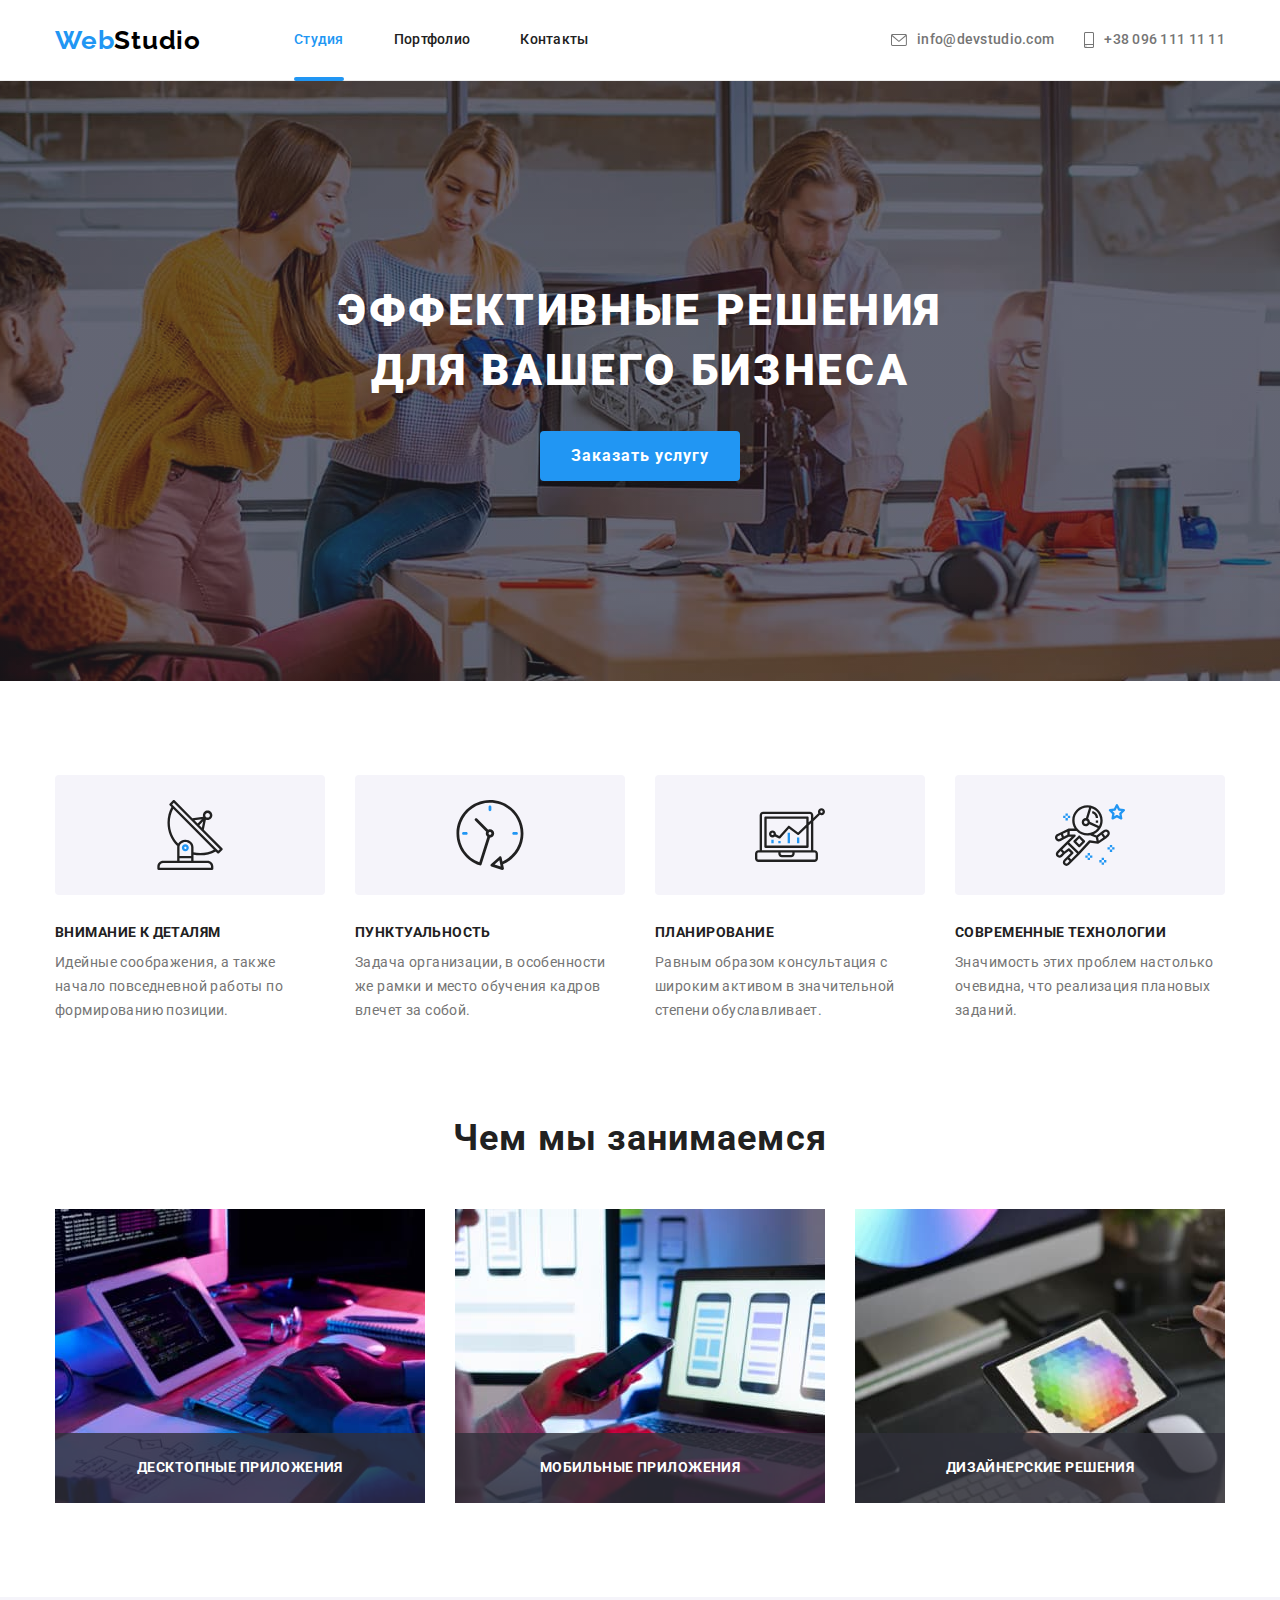
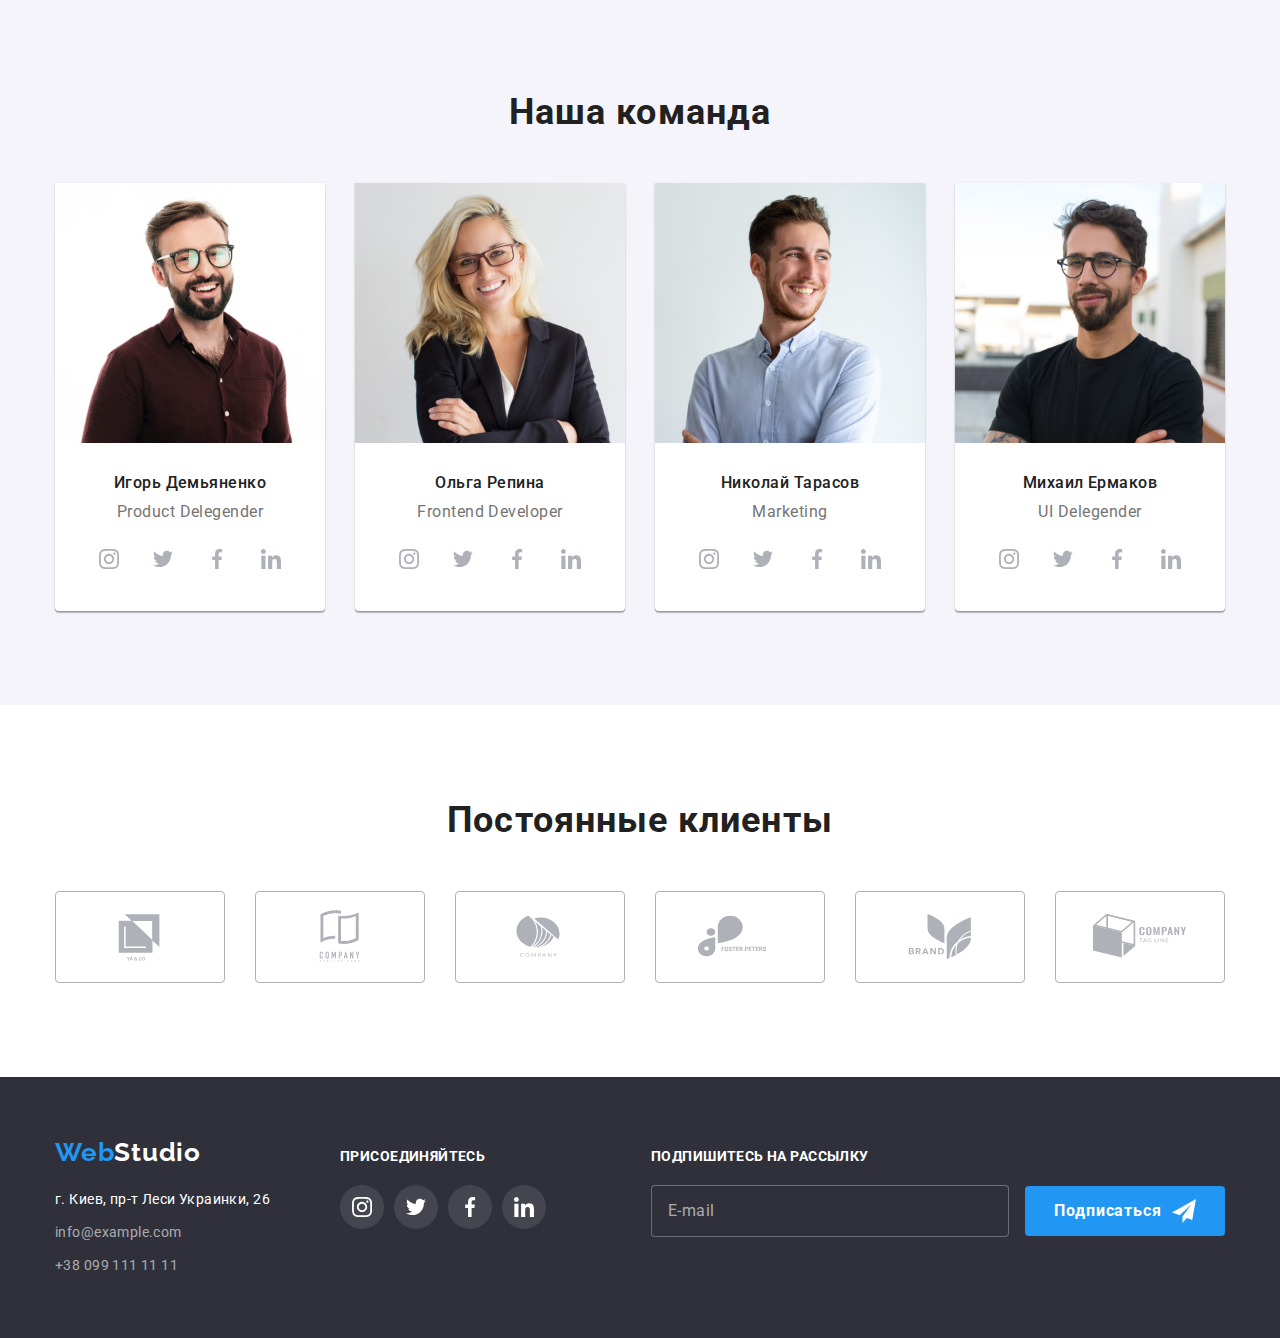
==== index.html @ f0e88a1e "start" ====
<!DOCTYPE html>
<html lang="ru">
  <head>
    <meta charset="UTF-8" />
    <meta http-equiv="X-UA-Compatible" content="IE=edge" />
    <meta name="viewport" content="width=device-width, initial-scale=1.0" />
    <link rel="preconnect" href="https://fonts.googleapis.com" />
    <link rel="preconnect" href="https://fonts.gstatic.com" crossorigin />
    <link
      href="https://fonts.googleapis.com/css2?family=Raleway:wght@700&family=Roboto:wght@400;500;700;900&display=swap"
      rel="stylesheet"
    />
    <link
      rel="stylesheet"
      href="https://cdnjs.cloudflare.com/ajax/libs/modern-normalize/1.1.0/modern-normalize.min.css"
    />
    <link rel="stylesheet" href="./css/styles.css" />
    <title>Студия</title>
  </head>
  <body>
    <header class="header">
      <div class="container header-container">
        <a href="./index.html" class="logo link"
          >Web<span class="header-logo">Studio</span></a
        >
        <nav class="header-nav">
          <ul class="header-list list">
            <li class="header-item">
              <a href="./index.html" class="header-link link current">Студия</a>
            </li>
            <li class="header-item">
              <a href="./portfolio.html" class="header-link link">Портфолио</a>
            </li>
            <li class="header-item">
              <a href="" class="header-link link">Контакты</a>
            </li>
          </ul>
        </nav>
        <ul class="contact-list list">
          <li class="contact-item">
            <a href="mailto:info@devstudio.com" class="contact-link link">
              <svg class="contact-icon" width="16" height="12">
                <use href="./images/icons.svg#icon-mail"></use>
              </svg>
              info@devstudio.com</a
            >
          </li>
          <li class="contact-item">
            <a href="tel:+380961111111" class="contact-link link">
              <svg class="contact-icon" width="10" height="16">
                <use href="./images/icons.svg#icon-smartphone"></use>
              </svg>
              +38 096 111 11 11</a
            >
          </li>
        </ul>
      </div>
    </header>
    <main>
      <section class="hero">
        <div class="container">
          <h1 class="hero-title">
            Эффективные решения<br />для вашего бизнеса
          </h1>
          <button type="button" class="btn-hero button" data-modal-open>
            Заказать услугу
          </button>
        </div>
      </section>
      <section class="features section">
        <div class="container">
          <h2 class="visually-hidden">Наши преимущества</h2>
          <ul class="features-list list">
            <li class="features-item">
              <div class="item-icon">
                <svg class="features-item-icon">
                  <use href="./images/icons.svg#icon-antenna"></use>
                </svg>
              </div>
              <h3 class="features-title">Внимание к деталям</h3>
              <p class="features-text">
                Идейные соображения, а также начало повседневной работы по
                формированию позиции.
              </p>
            </li>
            <li class="features-item">
              <div class="item-icon">
                <svg class="features-item-icon">
                  <use href="./images/icons.svg#icon-clock"></use>
                </svg>
              </div>
              <h3 class="features-title">Пунктуальность</h3>
              <p class="features-text">
                Задача организации, в особенности же рамки и место обучения
                кадров влечет за собой.
              </p>
            </li>
            <li class="features-item">
              <div class="item-icon">
                <svg class="features-item-icon">
                  <use href="./images/icons.svg#icon-diagram"></use>
                </svg>
              </div>
              <h3 class="features-title">Планирование</h3>
              <p class="features-text">
                Равным образом консультация с широким активом в значительной
                степени обуславливает.
              </p>
            </li>
            <li class="features-item">
              <div class="item-icon">
                <svg class="features-item-icon">
                  <use href="./images/icons.svg#icon-astronaut"></use>
                </svg>
              </div>
              <h3 class="features-title">Современные технологии</h3>
              <p class="features-text">
                Значимость этих проблем настолько очевидна, что реализация
                плановых заданий.
              </p>
            </li>
          </ul>
        </div>
      </section>
      <section class="about section">
        <div class="container">
          <h2 class="about-title section-title">Чем мы занимаемся</h2>
          <ul class="about-list list">
            <li class="about-item">
              <div class="about-box">
                <img
                  src="./images/development/img-1.jpg"
                  alt="Десктопные приложения"
                  width="370"
                  height="294"
                />
                <div class="about-overlay">
                  <p class="about-label">Десктопные приложения</p>
                </div>
              </div>
            </li>
            <li class="about-item">
              <div class="about-box">
                <img
                  src="./images/development/img-2.jpg"
                  alt="Мобильные приложения"
                  width="370"
                  height="294"
                />
                <div class="about-overlay">
                  <p class="about-label">Мобильные приложения</p>
                </div>
              </div>
            </li>
            <li class="about-item">
              <div class="about-box">
                <img
                  src="./images/development/img-3.jpg"
                  alt="Дизайнерские решения"
                  width="370"
                  height="294"
                />
                <div class="about-overlay">
                  <p class="about-label">Дизайнерские решения</p>
                </div>
              </div>
            </li>
          </ul>
        </div>
      </section>
      <section class="team section">
        <div class="container">
          <h2 class="team-title section-title">Наша команда</h2>
          <ul class="team-list list">
            <li class="team-item">
              <img
                src="./images/team/img-worker-1.jpg"
                alt="фото"
                width="270"
                height="260"
                class="team-foto"
              />
              <div class="team-description">
                <h3 class="team-item-title">Игорь Демьяненко</h3>
                <p class="team-item-text" lang="en">Product Delegender</p>
                <ul class="team-soc-list list">
                  <li class="team-soc-item">
                    <a
                      href=""
                      class="team-soc-link"
                      target="_blank"
                      rel="noreferrer noopener"
                    >
                      <svg class="team-soc-icon" width="20" height="20">
                        <use href="./images/icons.svg#icon-instagram"></use>
                      </svg>
                    </a>
                  </li>
                  <li class="team-soc-item">
                    <a
                      href=""
                      class="team-soc-link"
                      target="_blank"
                      rel="noreferrer noopener"
                    >
                      <svg class="team-soc-icon" width="20" height="20">
                        <use href="./images/icons.svg#icon-twitter"></use>
                      </svg>
                    </a>
                  </li>
                  <li class="team-soc-item">
                    <a
                      href=""
                      class="team-soc-link"
                      target="_blank"
                      rel="noreferrer noopener"
                    >
                      <svg class="team-soc-icon" width="20" height="20">
                        <use href="./images/icons.svg#icon-facebook"></use>
                      </svg>
                    </a>
                  </li>
                  <li class="team-soc-item">
                    <a
                      href=""
                      class="team-soc-link"
                      target="_blank"
                      rel="noreferrer noopener"
                    >
                      <svg class="team-soc-icon" width="20" height="20">
                        <use href="./images/icons.svg#icon-linkedin"></use>
                      </svg>
                    </a>
                  </li>
                </ul>
              </div>
            </li>
            <li class="team-item">
              <img
                src="./images/team/img-worker-2.jpg"
                alt="фото"
                width="270"
                height="260"
                class="team-foto"
              />
              <div class="team-description">
                <h3 class="team-item-title">Ольга Репина</h3>
                <p class="team-item-text" lang="en">Frontend Developer</p>
                <ul class="team-soc-list list">
                  <li class="team-soc-item">
                    <a
                      href=""
                      class="team-soc-link"
                      target="_blank"
                      rel="noreferrer noopener"
                    >
                      <svg class="team-soc-icon" width="20" height="20">
                        <use href="./images/icons.svg#icon-instagram"></use>
                      </svg>
                    </a>
                  </li>
                  <li class="team-soc-item">
                    <a
                      href=""
                      class="team-soc-link"
                      target="_blank"
                      rel="noreferrer noopener"
                    >
                      <svg class="team-soc-icon" width="20" height="20">
                        <use href="./images/icons.svg#icon-twitter"></use>
                      </svg>
                    </a>
                  </li>
                  <li class="team-soc-item">
                    <a
                      href=""
                      class="team-soc-link"
                      target="_blank"
                      rel="noreferrer noopener"
                    >
                      <svg class="team-soc-icon" width="20" height="20">
                        <use href="./images/icons.svg#icon-facebook"></use>
                      </svg>
                    </a>
                  </li>
                  <li class="team-soc-item">
                    <a
                      href=""
                      class="team-soc-link"
                      target="_blank"
                      rel="noreferrer noopener"
                    >
                      <svg class="team-soc-icon" width="20" height="20">
                        <use href="./images/icons.svg#icon-linkedin"></use>
                      </svg>
                    </a>
                  </li>
                </ul>
              </div>
            </li>
            <li class="team-item">
              <img
                src="./images/team/img-worker-3.jpg"
                alt="фото"
                width="270"
                height="260"
                class="team-foto"
              />
              <div class="team-description">
                <h3 class="team-item-title">Николай Тарасов</h3>
                <p class="team-item-text" lang="en">Marketing</p>
                <ul class="team-soc-list list">
                  <li class="team-soc-item">
                    <a
                      href=""
                      class="team-soc-link"
                      target="_blank"
                      rel="noreferrer noopener"
                    >
                      <svg class="team-soc-icon" width="20" height="20">
                        <use href="./images/icons.svg#icon-instagram"></use>
                      </svg>
                    </a>
                  </li>
                  <li class="team-soc-item">
                    <a
                      href=""
                      class="team-soc-link"
                      target="_blank"
                      rel="noreferrer noopener"
                    >
                      <svg class="team-soc-icon" width="20" height="20">
                        <use href="./images/icons.svg#icon-twitter"></use>
                      </svg>
                    </a>
                  </li>
                  <li class="team-soc-item">
                    <a
                      href=""
                      class="team-soc-link"
                      target="_blank"
                      rel="noreferrer noopener"
                    >
                      <svg class="team-soc-icon" width="20" height="20">
                        <use href="./images/icons.svg#icon-facebook"></use>
                      </svg>
                    </a>
                  </li>
                  <li class="team-soc-item">
                    <a
                      href=""
                      class="team-soc-link"
                      target="_blank"
                      rel="noreferrer noopener"
                    >
                      <svg class="team-soc-icon" width="20" height="20">
                        <use href="./images/icons.svg#icon-linkedin"></use>
                      </svg>
                    </a>
                  </li>
                </ul>
              </div>
            </li>
            <li class="team-item">
              <img
                src="./images/team/img-worker-4.jpg"
                alt="фото"
                width="270"
                height="260"
                class="team-foto"
              />
              <div class="team-description">
                <h3 class="team-item-title">Михаил Ермаков</h3>
                <p class="team-item-text" lang="en">UI Delegender</p>
                <ul class="team-soc-list list">
                  <li class="team-soc-item">
                    <a
                      href=""
                      class="team-soc-link"
                      target="_blank"
                      rel="noreferrer noopener"
                    >
                      <svg class="team-soc-icon" width="20" height="20">
                        <use href="./images/icons.svg#icon-instagram"></use>
                      </svg>
                    </a>
                  </li>
                  <li class="team-soc-item">
                    <a
                      href=""
                      class="team-soc-link"
                      target="_blank"
                      rel="noreferrer noopener"
                    >
                      <svg class="team-soc-icon" width="20" height="20">
                        <use href="./images/icons.svg#icon-twitter"></use>
                      </svg>
                    </a>
                  </li>
                  <li class="team-soc-item">
                    <a
                      href=""
                      class="team-soc-link"
                      target="_blank"
                      rel="noreferrer noopener"
                    >
                      <svg class="team-soc-icon" width="20" height="20">
                        <use href="./images/icons.svg#icon-facebook"></use>
                      </svg>
                    </a>
                  </li>
                  <li class="team-soc-item">
                    <a
                      href=""
                      class="team-soc-link"
                      target="_blank"
                      rel="noreferrer noopener"
                    >
                      <svg class="team-soc-icon" width="20" height="20">
                        <use href="./images/icons.svg#icon-linkedin"></use>
                      </svg>
                    </a>
                  </li>
                </ul>
              </div>
            </li>
          </ul>
        </div>
      </section>
      <section class="clients section">
        <div class="container">
          <h2 class="clients-title section-title">Постоянные клиенты</h2>
          <ul class="clients-list">
            <li class="clients-item list">
              <a
                href=""
                class="clients-link"
                target="_blank"
                rel="noreferrer noopener"
              >
                <svg class="clients-icon" width="106" height="60">
                  <use href="./images/icons.svg#icon-logo-1"></use>
                </svg>
              </a>
            </li>
            <li class="clients-item list">
              <a
                href=""
                class="clients-link"
                target="_blank"
                rel="noreferrer noopener"
              >
                <svg class="clients-icon" width="106" height="60">
                  <use href="./images/icons.svg#icon-logo-2"></use>
                </svg>
              </a>
            </li>
            <li class="clients-item list">
              <a
                href=""
                class="clients-link"
                target="_blank"
                rel="noreferrer noopener"
              >
                <svg class="clients-icon" width="106" height="60">
                  <use href="./images/icons.svg#icon-logo-3"></use>
                </svg>
              </a>
            </li>
            <li class="clients-item list">
              <a
                href=""
                class="clients-link"
                target="_blank"
                rel="noreferrer noopener"
              >
                <svg class="clients-icon" width="106" height="60">
                  <use href="./images/icons.svg#icon-logo-4"></use>
                </svg>
              </a>
            </li>
            <li class="clients-item list">
              <a
                href=""
                class="clients-link"
                target="_blank"
                rel="noreferrer noopener"
              >
                <svg class="clients-icon" width="106" height="60">
                  <use href="./images/icons.svg#icon-logo-5"></use>
                </svg>
              </a>
            </li>
            <li class="clients-item list">
              <a
                href=""
                class="clients-link"
                target="_blank"
                rel="noreferrer noopener"
              >
                <svg class="clients-icon" width="106" height="60">
                  <use href="./images/icons.svg#icon-logo-6"></use>
                </svg>
              </a>
            </li>
          </ul>
        </div>
      </section>
    </main>

    <div class="backdrop is-hidden" data-modal>
      <div class="modal">
        <button class="btn-closed" data-modal-close>
          <svg class="btn-closed-icon" width="11" height="11">
            <use href="./images/icons.svg#icon-closed"></use>
          </svg>
        </button>
        <form class="form" autocomplete="off">
          <b class="form-action">Оставьте свои данные, мы вам перезвоним</b>
          <div class="form-field">
            <label for="name" class="form-label">Имя</label>
            <input type="text" name="name" id="name" class="form-input" />
            <svg class="input-icon">
              <use href="./images/icons.svg#icon-person"></use>
            </svg>
          </div>
          <div class="form-field">
            <label for="tel" class="form-label">Телефон</label>
            <input type="tel" name="tel" id="tel" class="form-input" />
            <svg class="input-icon">
              <use href="./images/icons.svg#icon-phone"></use>
            </svg>
          </div>
          <div class="form-field">
            <label for="mail" class="form-label">Почта</label>
            <input type="email" name="mail" id="mail" class="form-input" />
            <svg class="input-icon">
              <use href="./images/icons.svg#icon-email"></use>
            </svg>
          </div>
          <div class="form-field form-comment">
            <label for="comment" class="form-label">Комментарий</label>
            <textarea
              name="comment"
              id="comment"
              rows="10"
              placeholder="Введите текст"
              class="form-textarea"
            ></textarea>
          </div>
          <div class="form-field form-checkbox">
            <label for="policy" class="checkbox-lable">
              <input
                type="checkbox"
                name="policy"
                id="policy"
                class="checkbox-input visually-hidden"
              />
              <svg class="checkbox-icon icon-check">
                <use href="./images/icons.svg#icon-checkbox"></use>
              </svg>
              <svg class="checkbox-icon icon-checkin">
                <use href="./images/icons.svg#icon-checkin"></use>
              </svg>
              Соглашаюсь с рассылкой и принимаю
              <a href="" class="agreement-conditions">Условия договора</a>
            </label>
          </div>
          <button type="submit" class="btn-submit button">Отправить</button>
        </form>
      </div>
    </div>

    <footer class="footer">
      <div class="container footer-container">
        <div class="footer-adress">
          <a href="./index.html" class="logo link"
            >Web<span class="footer-logo">Studio</span></a
          >
          <address class="adress">
            <ul class="adress-list list">
              <li class="adress-item">
                <a
                  href="https://goo.gl/maps/VNFser5c9RtYqJdY7"
                  class="footer-address link"
                  target="_blank"
                  rel="noreferrer noopener"
                  >г. Киев, пр-т Леси Украинки, 26</a
                >
              </li>
              <li class="adress-item">
                <a href="mailto:info@example.com" class="footer-mail link"
                  >info@example.com</a
                >
              </li>
              <li class="adress-item">
                <a href="tel:+380991111111" class="footer-tel link"
                  >+38 099 111 11 11</a
                >
              </li>
            </ul>
          </address>
        </div>
        <div class="footer-soc-links">
          <p class="footer-text">Присоединяйтесь</p>
          <ul class="footer-soc-list list">
            <li class="footer-soc-item">
              <a
                href=""
                class="footer-soc-link"
                target="_blank"
                rel="noreferrer noopener"
              >
                <svg class="footer-soc-icon" width="20" height="20">
                  <use href="./images/icons.svg#icon-instagram"></use>
                </svg>
              </a>
            </li>
            <li class="footer-soc-item">
              <a
                href=""
                class="footer-soc-link"
                target="_blank"
                rel="noreferrer noopener"
              >
                <svg class="footer-soc-icon" width="20" height="20">
                  <use href="./images/icons.svg#icon-twitter"></use>
                </svg>
              </a>
            </li>
            <li class="footer-soc-item">
              <a
                href=""
                class="footer-soc-link"
                target="_blank"
                rel="noreferrer noopener"
              >
                <svg class="footer-soc-icon" width="20" height="20">
                  <use href="./images/icons.svg#icon-facebook"></use>
                </svg>
              </a>
            </li>
            <li class="footer-soc-item">
              <a
                href=""
                class="footer-soc-link"
                target="_blank"
                rel="noreferrer noopener"
              >
                <svg class="footer-soc-icon" width="20" height="20">
                  <use href="./images/icons.svg#icon-linkedin"></use>
                </svg>
              </a>
            </li>
          </ul>
        </div>
        <form class="footer-subscribe">
          <b class="footer-text subscribe-action">Подпишитесь на рассылку</b>
          <label>
            <input type="email" name="mail" placeholder="E-mail" />
          </label>
          <button type="submit" class="btn-subscribe button">
            Подписаться
            <svg class="btn-sub-icon" width="24" height="24">
              <use href="./images/icons.svg#icon-send"></use>
            </svg>
          </button>
        </form>
      </div>
    </footer>

    <script src="./js/modal.js"></script>
  </body>
</html>
---- css/styles.css ----
:root {
  --hero-title-color: #ffffff;
  --primary-text-color: #212121;
  --secondary-text-color: #757575;
  --accent-color: #2196f3;
  --btn-text-color: #ffffff;
  --bg-primary-color: #ffffff;
  --bg-secondary-color: #2f303a;
  --bg-team-color: #f5f4fa;
  --footer-adress-color: rgba(255, 255, 255, 0.6);
  --primary-icon-color: #afb1b8;
  --time-function: cubic-bezier(0.4, 0, 0.2, 1);
}

body {
  font-family: Roboto, sans-serif;
  color: var(--primary-text-color);
}
p,
h1,
h2,
h3,
h4,
h5,
h6 {
  margin: 0;
}
ul {
  padding-left: 0;
  margin: 0;
}
img {
  display: block;
}
.container {
  width: 1200px;
  padding-left: 15px;
  padding-right: 15px;
  margin-left: auto;
  margin-right: auto;
}
.link {
  text-decoration: none;
}
.list {
  list-style: none;
}
.visually-hidden {
  position: absolute;
  width: 1px;
  height: 1px;
  margin: -1px;
  border: 0;
  padding: 0;
  white-space: nowrap;
  clip-path: inset(100%);
  clip: rect(0 0 0 0);
  overflow: hidden;
}
.section-title {
  margin-bottom: 50px;
  font-weight: 700;
  font-size: 36px;
  line-height: 1.17;
  letter-spacing: 0.03em;
  text-align: center;
}
.button {
  display: inline-flex;
  align-items: center;
  justify-content: center;

  min-width: 200px;
  min-height: 50px;
  border-radius: 4px;
  border: none;

  font-family: inherit;
  font-weight: 700;
  font-size: 16px;
  line-height: 1.88;
  letter-spacing: 0.06em;
  color: var(--btn-text-color);
  background-color: var(--accent-color);

  transition-property: background-color, box-shadow;
  transition-duration: 250ms;
  transition-timing-function: var(--time-function);
}

/*---------- header ----------*/

.header {
  border-bottom: 1px solid #ececec;
  background-color: var(--bg-primary-color);
}
.header-container {
  display: flex;
  align-items: center;
}
.logo {
  font-family: 'Raleway';
  font-weight: 700;
  font-size: 26px;
  line-height: 1.19;
  letter-spacing: 0.03em;
  color: var(--accent-color);
}
.header-logo {
  color: #000;
}
.header-nav {
  margin-left: 93px;
}
.header-list {
  display: flex;
}
.header-list .header-item + .header-item {
  margin-left: 50px;
}
.header-item {
  position: relative;
}
.header-link {
  display: block;
  padding-top: 32px;
  padding-bottom: 32px;

  font-weight: 500;
  font-size: 14px;
  line-height: 1.14;
  letter-spacing: 0.02em;
  color: var(--primary-text-color);

  transition-property: color;
  transition-duration: 250ms;
  transition-timing-function: var(--time-function);
}
.header-link.current {
  color: var(--accent-color);
}
.header-link:hover,
.header-link:focus {
  color: var(--accent-color);
}
.header-link.current::after {
  content: '';

  position: absolute;
  bottom: -1px;
  left: 0;

  width: 100%;
  height: 4px;
  background-color: var(--accent-color);
  border-radius: 2px;
}
.contact-list {
  display: flex;
  margin-left: auto;
}
.contact-link {
  display: flex;
  align-items: center;

  font-weight: 500;
  font-size: 14px;
  line-height: 1.14;
  letter-spacing: 0.02em;
  color: var(--secondary-text-color);
  fill: var(--secondary-text-color);

  transition-property: color, fill;
  transition-duration: 250ms;
  transition-timing-function: var(--time-function);
}
.contact-link:hover,
.contact-link:focus {
  color: var(--accent-color);
  fill: var(--accent-color);
}
.contact-icon {
  margin-right: 10px;
}
.contact-list .contact-item:not(:last-child) {
  margin-right: 30px;
}

/*---------- index ----------*/

/*---------- hero ----------*/

.section {
  padding-top: 94px;
  padding-bottom: 94px;
}
.hero {
  padding-top: 200px;
  padding-bottom: 200px;
  text-align: center;
  background: var(--bg-secondary-color);

  max-width: 1600px;
  height: 600px;
  margin-right: auto;
  margin-left: auto;
  background-image: linear-gradient(
      to right,
      rgba(47, 48, 58, 0.4),
      rgba(47, 48, 58, 0.4)
    ),
    url('../images/img-hero.jpg');
  background-position: center;
  background-repeat: no-repeat;
  background-size: cover;
}
.hero-title {
  margin-bottom: 30px;

  font-weight: 900;
  font-size: 44px;
  line-height: 1.36;
  letter-spacing: 0.06em;
  color: var(--hero-title-color);
  text-transform: uppercase;
}
.button:hover,
.button:focus {
  background-color: #188ce8;
  cursor: pointer;
  box-shadow: 0px 4px 4px rgba(0, 0, 0, 0.15);
}

/*---------- features ----------*/

.features-list {
  display: flex;
}
.features-item {
  width: 270px;
}
.features-item:not(:last-child) {
  margin-right: 30px;
}
.item-icon {
  display: flex;
  justify-content: center;
  align-items: center;

  height: 120px;
  margin-bottom: 30px;

  background-color: var(--bg-team-color);
  border-radius: 4px;
}
.features-item-icon {
  width: 70px;
  height: 70px;
}
.features-title {
  margin-bottom: 10px;

  font-weight: 700;
  font-size: 14px;
  line-height: 1.14;
  letter-spacing: 0.03em;
  text-transform: uppercase;
}
.features-text {
  font-size: 14px;
  line-height: 1.71;
  letter-spacing: 0.03em;
  color: var(--secondary-text-color);
}

/*---------- about ----------*/

.about {
  padding-top: 0;
}
.about-list {
  display: flex;
}
.about-item:not(:last-child) {
  margin-right: 30px;
}
.about-box {
  position: relative;
}
.about-overlay {
  position: absolute;
  bottom: 0;
  left: 0;

  display: flex;
  justify-content: center;
  align-items: center;

  width: 100%;
  height: 70px;
  background-color: rgba(47, 48, 58, 0.8);
}
.about-label {
  font-weight: 700;
  font-size: 14px;
  line-height: 1.14;
  letter-spacing: 0.03em;
  text-transform: uppercase;
  color: #ffffff;
}

/*---------- team ----------*/

.team {
  background-color: var(--bg-team-color);
}
.team-list {
  display: flex;
  justify-content: space-between;
}
.team-item {
  background-color: var(--bg-primary-color);
  box-shadow: 0px 1px 3px rgba(0, 0, 0, 0.12), 0px 1px 1px rgba(0, 0, 0, 0.14),
    0px 2px 1px rgba(0, 0, 0, 0.2);
  border-radius: 0px 0px 4px 4px;
}
.team-description {
  padding-top: 30px;
  padding-bottom: 30px;
}
.team-item-title {
  margin-bottom: 10px;

  font-weight: 500;
  font-size: 16px;
  line-height: 1.19;
  letter-spacing: 0.03em;
  text-align: center;
}
.team-item-text {
  margin-bottom: 16px;

  font-size: 16px;
  line-height: 1.19;
  letter-spacing: 0.03em;
  text-align: center;
  color: var(--secondary-text-color);
}
.team-soc-list {
  display: flex;
  justify-content: center;
}
.team-soc-item + .team-soc-item {
  margin-left: 10px;
}
.team-soc-link {
  display: flex;
  justify-content: center;
  align-items: center;

  width: 44px;
  height: 44px;
  background-color: var(--bg-primary-color);
  border-radius: 50%;

  fill: var(--primary-icon-color);

  transition-property: background-color, fill;
  transition-duration: 250ms;
  transition-timing-function: var(--time-function);
}
.team-soc-link:hover,
.team-soc-link:focus {
  background-color: var(--accent-color);
  fill: #ffffff;
}

/*---------- clients ----------*/

.clients-list {
  display: flex;
  justify-content: center;
}
.clients-item + .clients-item {
  margin-left: 30px;
}
.clients-link {
  display: flex;
  justify-content: center;
  align-items: center;

  width: 170px;
  height: 92px;
  border: 1px solid var(--primary-icon-color);
  border-radius: 4px;

  fill: var(--primary-icon-color);

  transition-property: border-color, fill;
  transition-duration: 250ms;
  transition-timing-function: var(--time-function);
}
.clients-link:hover,
.clients-link:focus {
  border-color: var(--accent-color);
  fill: var(--accent-color);
}

/*---------- portfolio ----------*/

.btn-list {
  display: flex;
  justify-content: center;
  margin-bottom: 50px;
}
.btn-item:not(:last-child) {
  margin-right: 8px;
}
.btn {
  padding: 6px 22px;
  border-radius: 4px;
  border: 1px solid transparent;

  font-family: inherit;
  font-weight: 500;
  font-size: 16px;
  line-height: 1.63;
  text-align: center;
  letter-spacing: 0.03em;
  color: var(--primary-text-color);
  background-color: var(--bg-team-color);

  transition-property: color, background-color, box-shadow;
  transition-duration: 250ms;
  transition-timing-function: var(--time-function);
}
.btn:hover,
.btn:focus {
  cursor: pointer;
  color: var(--hero-title-color);
  background-color: var(--accent-color);
  box-shadow: 0px 3px 1px rgba(0, 0, 0, 0.1), 0px 1px 2px rgba(0, 0, 0, 0.08),
    0px 2px 2px rgba(0, 0, 0, 0.12);
}
.portfolio-list {
  display: flex;
  flex-wrap: wrap;
  gap: 30px;
}
.portfolio-item {
  background-color: var(--bg-primary-color);
}
.portfolio-link {
  display: block;

  transition-property: box-shadow;
  transition-duration: 250ms;
  transition-timing-function: var(--time-function);
}
.portfolio-link:hover,
.portfolio-link:focus {
  box-shadow: 0px 1px 1px rgba(0, 0, 0, 0.12), 0px 4px 4px rgba(0, 0, 0, 0.06),
    1px 4px 6px rgba(0, 0, 0, 0.16);
}

.portfolio-box {
  position: relative;
  overflow: hidden;
}
.portfolio-overlay {
  position: absolute;
  bottom: 0;
  left: 0;
  transform: translateY(calc(100% + 1px));
  transition: transform 250ms ease;

  display: flex;
  align-items: center;

  width: 100%;
  height: 100%;
  background-color: rgba(33, 150, 243, 0.9);
}
.portfolio-label {
  padding: 0 24px;
  font-size: 18px;
  line-height: 1.56;
  letter-spacing: 0.03em;
  color: #ffffff;
}
.portfolio-link:hover .portfolio-overlay,
.portfolio-link:focus .portfolio-overlay {
  transform: translateY(0);
}

.portfolio-description {
  padding: 20px 24px;
  border: 1px solid #eeeeee;
  border-top: none;
}
.portfolio-title {
  font-weight: 700;
  font-size: 18px;
  line-height: 2;
  letter-spacing: 0.06em;
  color: var(--primary-text-color);
}
.portfolio-text {
  margin-top: 4px;

  font-size: 16px;
  line-height: 1.88;
  letter-spacing: 0.03em;
  color: var(--secondary-text-color);
}

/*---------- backdrop ----------*/

.backdrop {
  position: fixed;
  top: 0;
  left: 0;
  width: 100%;
  height: 100%;
  background-color: rgba(0, 0, 0, 0.2);

  opacity: 1;
  transition: opacity 250ms var(--time-function);
}
.backdrop.is-hidden {
  opacity: 0;
  pointer-events: none;
}
.backdrop.is-hidden .modal {
  transform: translate(-50%, -50%) scale(0.8);
}
.modal {
  position: absolute;
  top: 50%;
  left: 50%;

  min-width: 528px;
  min-height: 581px;
  background-color: #fff;
  border-radius: 4px;
  box-shadow: 0px 1px 3px rgba(0, 0, 0, 0.12), 0px 1px 1px rgba(0, 0, 0, 0.14),
    0px 2px 1px rgba(0, 0, 0, 0.2);

  transform: translate(-50%, -50%) scale(1);
  transition: transform 250ms var(--time-function);
}
.btn-closed {
  position: absolute;
  top: 8px;
  right: 8px;

  display: flex;
  justify-content: center;
  align-items: center;

  width: 30px;
  height: 30px;
  background-color: #fff;
  border: 1px solid rgba(0, 0, 0, 0.1);
  border-radius: 50%;

  transition-property: fill;
  transition-duration: 250ms;
  transition-timing-function: var(--time-function);
}
.btn-closed:hover {
  cursor: pointer;
  fill: var(--accent-color);
}

/*---------- form ----------*/

.form {
  padding: 40px;
}
.form-action {
  display: block;

  margin-bottom: 12px;

  font-weight: 700;
  font-size: 20px;
  line-height: 1.15;
  text-align: center;
  letter-spacing: 0.03em;
  color: var(--primary-text-color);
}
.form-field {
  position: relative;

  display: flex;
  flex-direction: column;

  margin-bottom: 10px;
}
.form-label {
  margin-bottom: 4px;

  font-size: 12px;
  line-height: 1.17;
  letter-spacing: 0.01em;
  color: var(--secondary-text-color);
}
.form-comment {
  margin-bottom: 20px;
}
.form-input {
  padding: 12px 16px 12px 42px;

  font-size: 16px;
  line-height: 1.13;
  letter-spacing: 0.01em;

  border: 1px solid rgba(33, 33, 33, 0.2);
  border-radius: 4px;

  transition-property: border-color;
  transition-duration: 250ms;
  transition-timing-function: var(--time-function);
}
.input-icon {
  position: absolute;
  bottom: 13px;
  left: 12px;

  width: 18px;
  height: 18px;

  transition-property: fill;
  transition-duration: 250ms;
  transition-timing-function: var(--time-function);
}
.form-input:focus + .input-icon {
  fill: var(--accent-color);
}
.form-textarea {
  padding: 12px 16px;

  resize: none;
  width: 100%;
  height: 120px;

  font-size: 14px;
  line-height: 1.14;
  letter-spacing: 0.01em;

  border: 1px solid rgba(33, 33, 33, 0.2);
  border-radius: 4px;

  transition-property: border-color;
  transition-duration: 250ms;
  transition-timing-function: var(--time-function);
}
.form-input:focus,
.form-textarea:focus {
  outline: none;
  border: 1px solid #2196f3;
}
.form-textarea::placeholder {
  font-size: 14px;
  line-height: 1.14;
  letter-spacing: 0.01em;
  color: rgba(117, 117, 117, 0.5);
}
.form-checkbox {
  align-items: center;
  margin-bottom: 30px;
}
.checkbox-lable {
  position: relative;

  padding-left: 24px;

  font-size: 14px;
  line-height: 1.71;
  letter-spacing: 0.03em;

  color: #757575;
}
.checkbox-icon {
  position: absolute;
  top: 50%;
  left: 0;
  transform: translateY(-50%);

  width: 16px;
  height: 15px;
}
.icon-check {
  transition-property: fill;
  transition-duration: 250ms;
  transition-timing-function: var(--time-function);
}
.icon-checkin {
  opacity: 0;
  transform: translateY(-50%) scale(1.5);

  transition-property: opacity, transform;
  transition-duration: 250ms;
  transition-timing-function: var(--time-function);
}
.checkbox-input:checked ~ .icon-checkin {
  opacity: 1;
  transform: translateY(-50%) scale(1);
}
.checkbox-input:checked ~ .icon-check {
  fill: var(--accent-color);
}

.agreement-conditions {
  color: var(--accent-color);
}
.btn-submit {
  display: block;
  margin-left: auto;
  margin-right: auto;
}

/*---------- footer ----------*/

.footer {
  padding-top: 60px;
  padding-bottom: 60px;
  background-color: var(--bg-secondary-color);
}
.footer-container {
  display: flex;
  align-items: baseline;
}
.footer-logo {
  color: #fff;
}
.adress {
  margin-top: 20px;
  font-style: normal;
}
.adress-list .adress-item + .adress-item {
  margin-top: 9px;
}
.footer-address,
.footer-mail,
.footer-tel {
  font-size: 14px;
  line-height: 1.71;
  letter-spacing: 0.03em;
  color: var(--footer-adress-color);
}
.footer-address {
  color: #fff;
}
.footer-text {
  margin-bottom: 20px;

  font-weight: 700;
  font-size: 14px;
  line-height: 1.14;
  letter-spacing: 0.03em;
  text-transform: uppercase;
  color: #ffffff;
}
.footer-soc-links {
  margin-left: 70px;
}
.footer-soc-list {
  display: flex;
  justify-content: center;
}
.footer-soc-item + .footer-soc-item {
  margin-left: 10px;
}
.footer-soc-link {
  display: flex;
  justify-content: center;
  align-items: center;

  width: 44px;
  height: 44px;
  background-color: rgba(255, 255, 255, 0.1);
  border-radius: 50%;

  fill: #ffffff;

  transition-property: background-color;
  transition-duration: 250ms;
  transition-timing-function: var(--time-function);
}
.footer-soc-link:hover,
.footer-soc-link:focus {
  background-color: var(--accent-color);
}
.footer-subscribe {
  margin-left: auto;
}
.subscribe-action {
  display: block;
}
.footer-subscribe input {
  min-width: 358px;
  padding: 15px 16px;

  font-size: 16px;
  line-height: 1.25;
  letter-spacing: 0.03em;
  color: rgba(255, 255, 255, 0.6);

  border: 1px solid rgba(255, 255, 255, 0.3);
  border-radius: 4px;
  background-color: #2f303a;
  outline: none;
}
.footer-subscribe input::placeholder {
  font-size: 16px;
  line-height: 1.25;
  letter-spacing: 0.03em;
  color: rgba(255, 255, 255, 0.6);
}
.btn-subscribe {
  margin-left: 12px;
}
.btn-sub-icon {
  margin-left: 10px;
}
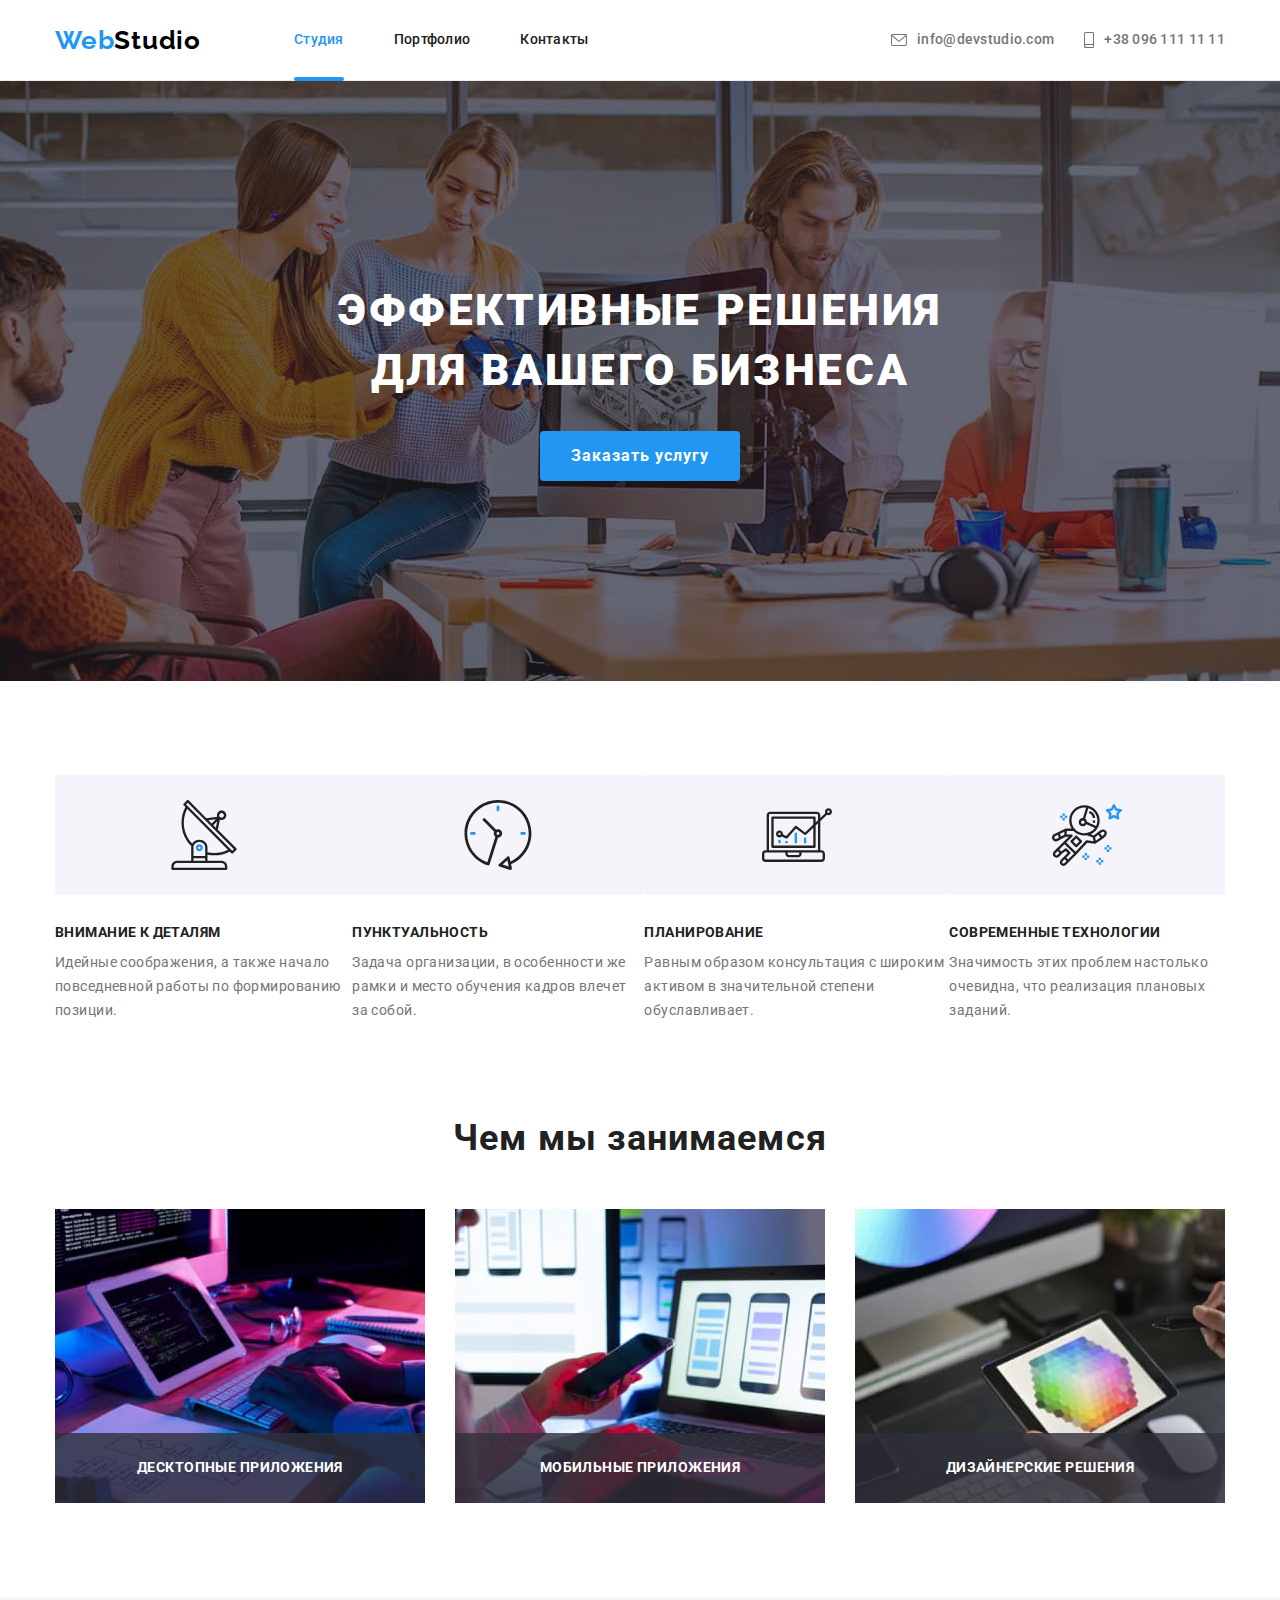
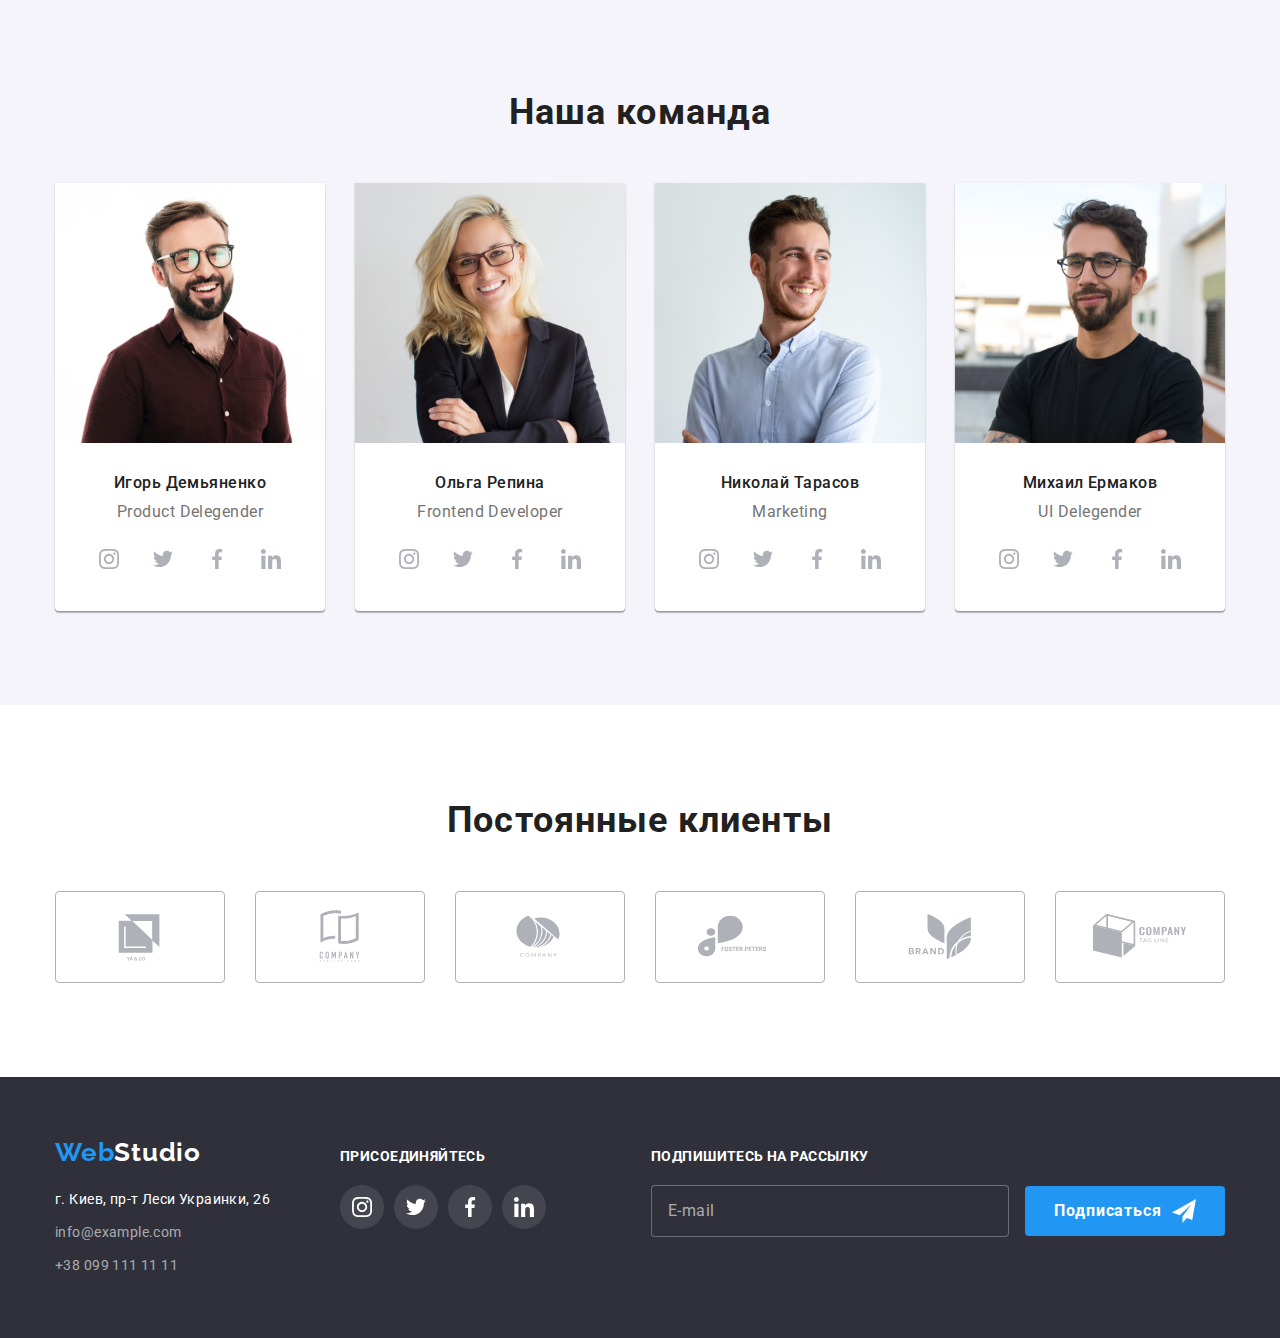
==== commit 5e014750: "classes" ====
--- a/index.html
+++ b/index.html
@@ -19,35 +19,41 @@
   </head>
   <body>
     <header class="header">
-      <div class="container header-container">
+      <div class="container header__container">
         <a href="./index.html" class="logo link"
-          >Web<span class="header-logo">Studio</span></a
+          >Web<span class="header__logo">Studio</span></a
         >
-        <nav class="header-nav">
-          <ul class="header-list list">
-            <li class="header-item">
-              <a href="./index.html" class="header-link link current">Студия</a>
-            </li>
-            <li class="header-item">
-              <a href="./portfolio.html" class="header-link link">Портфолио</a>
-            </li>
-            <li class="header-item">
-              <a href="" class="header-link link">Контакты</a>
+        <nav class="navigation">
+          <ul class="navigation__list list">
+            <li class="navigation__item">
+              <a
+                href="./index.html"
+                class="navigation__link navigation__link--current link"
+                >Студия</a
+              >
+            </li>
+            <li class="navigation__item">
+              <a href="./portfolio.html" class="navigation__link link"
+                >Портфолио</a
+              >
+            </li>
+            <li class="navigation__item">
+              <a href="" class="navigation__link link">Контакты</a>
             </li>
           </ul>
         </nav>
-        <ul class="contact-list list">
-          <li class="contact-item">
-            <a href="mailto:info@devstudio.com" class="contact-link link">
-              <svg class="contact-icon" width="16" height="12">
+        <ul class="header__list list">
+          <li class="header__item">
+            <a href="mailto:info@devstudio.com" class="header__link link">
+              <svg class="header__icon" width="16" height="12">
                 <use href="./images/icons.svg#icon-mail"></use>
               </svg>
               info@devstudio.com</a
             >
           </li>
-          <li class="contact-item">
-            <a href="tel:+380961111111" class="contact-link link">
-              <svg class="contact-icon" width="10" height="16">
+          <li class="header__item">
+            <a href="tel:+380961111111" class="header__link link">
+              <svg class="header__icon" width="10" height="16">
                 <use href="./images/icons.svg#icon-smartphone"></use>
               </svg>
               +38 096 111 11 11</a
@@ -56,65 +62,66 @@
         </ul>
       </div>
     </header>
+
     <main>
       <section class="hero">
         <div class="container">
-          <h1 class="hero-title">
+          <h1 class="hero__title">
             Эффективные решения<br />для вашего бизнеса
           </h1>
-          <button type="button" class="btn-hero button" data-modal-open>
+          <button type="button" class="hero__button button" data-modal-open>
             Заказать услугу
           </button>
         </div>
       </section>
       <section class="features section">
         <div class="container">
-          <h2 class="visually-hidden">Наши преимущества</h2>
-          <ul class="features-list list">
-            <li class="features-item">
-              <div class="item-icon">
-                <svg class="features-item-icon">
+          <h2 class="section__title visually-hidden">Наши преимущества</h2>
+          <ul class="features__list list">
+            <li class="features__item">
+              <div class="features__icon-container">
+                <svg class="features__icon">
                   <use href="./images/icons.svg#icon-antenna"></use>
                 </svg>
               </div>
-              <h3 class="features-title">Внимание к деталям</h3>
-              <p class="features-text">
+              <h3 class="features__title">Внимание к деталям</h3>
+              <p class="features__text">
                 Идейные соображения, а также начало повседневной работы по
                 формированию позиции.
               </p>
             </li>
-            <li class="features-item">
-              <div class="item-icon">
-                <svg class="features-item-icon">
+            <li class="features__item">
+              <div class="features__icon-container">
+                <svg class="features__icon">
                   <use href="./images/icons.svg#icon-clock"></use>
                 </svg>
               </div>
-              <h3 class="features-title">Пунктуальность</h3>
-              <p class="features-text">
+              <h3 class="features__title">Пунктуальность</h3>
+              <p class="features__text">
                 Задача организации, в особенности же рамки и место обучения
                 кадров влечет за собой.
               </p>
             </li>
-            <li class="features-item">
-              <div class="item-icon">
-                <svg class="features-item-icon">
+            <li class="features__item">
+              <div class="features__icon-container">
+                <svg class="features__icon">
                   <use href="./images/icons.svg#icon-diagram"></use>
                 </svg>
               </div>
-              <h3 class="features-title">Планирование</h3>
-              <p class="features-text">
+              <h3 class="features__title">Планирование</h3>
+              <p class="features__text">
                 Равным образом консультация с широким активом в значительной
                 степени обуславливает.
               </p>
             </li>
-            <li class="features-item">
-              <div class="item-icon">
-                <svg class="features-item-icon">
+            <li class="features__item">
+              <div class="features__icon-container">
+                <svg class="features__icon">
                   <use href="./images/icons.svg#icon-astronaut"></use>
                 </svg>
               </div>
-              <h3 class="features-title">Современные технологии</h3>
-              <p class="features-text">
+              <h3 class="features__title">Современные технологии</h3>
+              <p class="features__text">
                 Значимость этих проблем настолько очевидна, что реализация
                 плановых заданий.
               </p>
@@ -124,44 +131,44 @@
       </section>
       <section class="about section">
         <div class="container">
-          <h2 class="about-title section-title">Чем мы занимаемся</h2>
-          <ul class="about-list list">
-            <li class="about-item">
-              <div class="about-box">
+          <h2 class="section__title">Чем мы занимаемся</h2>
+          <ul class="about__list list">
+            <li class="about__item">
+              <div class="about__box">
                 <img
                   src="./images/development/img-1.jpg"
                   alt="Десктопные приложения"
                   width="370"
                   height="294"
                 />
-                <div class="about-overlay">
-                  <p class="about-label">Десктопные приложения</p>
+                <div class="about__overlay">
+                  <p class="about__label">Десктопные приложения</p>
                 </div>
               </div>
             </li>
-            <li class="about-item">
-              <div class="about-box">
+            <li class="about__item">
+              <div class="about__box">
                 <img
                   src="./images/development/img-2.jpg"
                   alt="Мобильные приложения"
                   width="370"
                   height="294"
                 />
-                <div class="about-overlay">
-                  <p class="about-label">Мобильные приложения</p>
+                <div class="about__overlay">
+                  <p class="about__label">Мобильные приложения</p>
                 </div>
               </div>
             </li>
-            <li class="about-item">
-              <div class="about-box">
+            <li class="about__item">
+              <div class="about__box">
                 <img
                   src="./images/development/img-3.jpg"
                   alt="Дизайнерские решения"
                   width="370"
                   height="294"
                 />
-                <div class="about-overlay">
-                  <p class="about-label">Дизайнерские решения</p>
+                <div class="about__overlay">
+                  <p class="about__label">Дизайнерские решения</p>
                 </div>
               </div>
             </li>
@@ -170,64 +177,66 @@
       </section>
       <section class="team section">
         <div class="container">
-          <h2 class="team-title section-title">Наша команда</h2>
-          <ul class="team-list list">
-            <li class="team-item">
+          <h2 class="section__title">Наша команда</h2>
+          <ul class="team__list list">
+            <li class="card-member">
               <img
                 src="./images/team/img-worker-1.jpg"
                 alt="фото"
                 width="270"
                 height="260"
-                class="team-foto"
+                class="card-member__image"
               />
-              <div class="team-description">
-                <h3 class="team-item-title">Игорь Демьяненко</h3>
-                <p class="team-item-text" lang="en">Product Delegender</p>
-                <ul class="team-soc-list list">
-                  <li class="team-soc-item">
-                    <a
-                      href=""
-                      class="team-soc-link"
-                      target="_blank"
-                      rel="noreferrer noopener"
-                    >
-                      <svg class="team-soc-icon" width="20" height="20">
+              <div class="card-member__box">
+                <h3 class="card-member__name">Игорь Демьяненко</h3>
+                <p class="card-member__position" lang="en">
+                  Product Delegender
+                </p>
+                <ul class="card-member__list list">
+                  <li class="card-member__item">
+                    <a
+                      href=""
+                      class="card-member__link"
+                      target="_blank"
+                      rel="noreferrer noopener"
+                    >
+                      <svg class="soc-icon">
                         <use href="./images/icons.svg#icon-instagram"></use>
                       </svg>
                     </a>
                   </li>
-                  <li class="team-soc-item">
-                    <a
-                      href=""
-                      class="team-soc-link"
-                      target="_blank"
-                      rel="noreferrer noopener"
-                    >
-                      <svg class="team-soc-icon" width="20" height="20">
+                  <li class="card-member__item">
+                    <a
+                      href=""
+                      class="card-member__link"
+                      target="_blank"
+                      rel="noreferrer noopener"
+                    >
+                      <svg class="soc-icon">
                         <use href="./images/icons.svg#icon-twitter"></use>
                       </svg>
                     </a>
                   </li>
-                  <li class="team-soc-item">
-                    <a
-                      href=""
-                      class="team-soc-link"
-                      target="_blank"
-                      rel="noreferrer noopener"
-                    >
-                      <svg class="team-soc-icon" width="20" height="20">
+                  <li class="card-member__item">
+                    <a
+                      href=""
+                      class="card-member__link"
+                      target="_blank"
+                      rel="noreferrer noopener"
+                    >
+                      <svg class="soc-icon">
                         <use href="./images/icons.svg#icon-facebook"></use>
                       </svg>
                     </a>
                   </li>
-                  <li class="team-soc-item">
-                    <a
-                      href=""
-                      class="team-soc-link"
-                      target="_blank"
-                      rel="noreferrer noopener"
-                    >
-                      <svg class="team-soc-icon" width="20" height="20">
+                  <li class="card-member__item">
+                    <a
+                      href=""
+                      class="card-member__link"
+                      target="_blank"
+                      rel="noreferrer noopener"
+                    >
+                      <svg class="soc-icon">
                         <use href="./images/icons.svg#icon-linkedin"></use>
                       </svg>
                     </a>
@@ -235,62 +244,64 @@
                 </ul>
               </div>
             </li>
-            <li class="team-item">
+            <li class="card-member">
               <img
                 src="./images/team/img-worker-2.jpg"
                 alt="фото"
                 width="270"
                 height="260"
-                class="team-foto"
+                class="card-member__image"
               />
-              <div class="team-description">
-                <h3 class="team-item-title">Ольга Репина</h3>
-                <p class="team-item-text" lang="en">Frontend Developer</p>
-                <ul class="team-soc-list list">
-                  <li class="team-soc-item">
-                    <a
-                      href=""
-                      class="team-soc-link"
-                      target="_blank"
-                      rel="noreferrer noopener"
-                    >
-                      <svg class="team-soc-icon" width="20" height="20">
+              <div class="card-member__box">
+                <h3 class="card-member__name">Ольга Репина</h3>
+                <p class="card-member__position" lang="en">
+                  Frontend Developer
+                </p>
+                <ul class="card-member__list list">
+                  <li class="card-member__item">
+                    <a
+                      href=""
+                      class="card-member__link"
+                      target="_blank"
+                      rel="noreferrer noopener"
+                    >
+                      <svg class="soc-icon">
                         <use href="./images/icons.svg#icon-instagram"></use>
                       </svg>
                     </a>
                   </li>
-                  <li class="team-soc-item">
-                    <a
-                      href=""
-                      class="team-soc-link"
-                      target="_blank"
-                      rel="noreferrer noopener"
-                    >
-                      <svg class="team-soc-icon" width="20" height="20">
+                  <li class="card-member__item">
+                    <a
+                      href=""
+                      class="card-member__link"
+                      target="_blank"
+                      rel="noreferrer noopener"
+                    >
+                      <svg class="soc-icon">
                         <use href="./images/icons.svg#icon-twitter"></use>
                       </svg>
                     </a>
                   </li>
-                  <li class="team-soc-item">
-                    <a
-                      href=""
-                      class="team-soc-link"
-                      target="_blank"
-                      rel="noreferrer noopener"
-                    >
-                      <svg class="team-soc-icon" width="20" height="20">
+                  <li class="card-member__item">
+                    <a
+                      href=""
+                      class="card-member__link"
+                      target="_blank"
+                      rel="noreferrer noopener"
+                    >
+                      <svg class="soc-icon">
                         <use href="./images/icons.svg#icon-facebook"></use>
                       </svg>
                     </a>
                   </li>
-                  <li class="team-soc-item">
-                    <a
-                      href=""
-                      class="team-soc-link"
-                      target="_blank"
-                      rel="noreferrer noopener"
-                    >
-                      <svg class="team-soc-icon" width="20" height="20">
+                  <li class="card-member__item">
+                    <a
+                      href=""
+                      class="card-member__link"
+                      target="_blank"
+                      rel="noreferrer noopener"
+                    >
+                      <svg class="soc-icon">
                         <use href="./images/icons.svg#icon-linkedin"></use>
                       </svg>
                     </a>
@@ -298,62 +309,62 @@
                 </ul>
               </div>
             </li>
-            <li class="team-item">
+            <li class="card-member">
               <img
                 src="./images/team/img-worker-3.jpg"
                 alt="фото"
                 width="270"
                 height="260"
-                class="team-foto"
+                class="card-member__image"
               />
-              <div class="team-description">
-                <h3 class="team-item-title">Николай Тарасов</h3>
-                <p class="team-item-text" lang="en">Marketing</p>
-                <ul class="team-soc-list list">
-                  <li class="team-soc-item">
-                    <a
-                      href=""
-                      class="team-soc-link"
-                      target="_blank"
-                      rel="noreferrer noopener"
-                    >
-                      <svg class="team-soc-icon" width="20" height="20">
+              <div class="card-member__box">
+                <h3 class="card-member__name">Николай Тарасов</h3>
+                <p class="card-member__position" lang="en">Marketing</p>
+                <ul class="card-member__list list">
+                  <li class="card-member__item">
+                    <a
+                      href=""
+                      class="card-member__link"
+                      target="_blank"
+                      rel="noreferrer noopener"
+                    >
+                      <svg class="soc-icon">
                         <use href="./images/icons.svg#icon-instagram"></use>
                       </svg>
                     </a>
                   </li>
-                  <li class="team-soc-item">
-                    <a
-                      href=""
-                      class="team-soc-link"
-                      target="_blank"
-                      rel="noreferrer noopener"
-                    >
-                      <svg class="team-soc-icon" width="20" height="20">
+                  <li class="card-member__item">
+                    <a
+                      href=""
+                      class="card-member__link"
+                      target="_blank"
+                      rel="noreferrer noopener"
+                    >
+                      <svg class="soc-icon">
                         <use href="./images/icons.svg#icon-twitter"></use>
                       </svg>
                     </a>
                   </li>
-                  <li class="team-soc-item">
-                    <a
-                      href=""
-                      class="team-soc-link"
-                      target="_blank"
-                      rel="noreferrer noopener"
-                    >
-                      <svg class="team-soc-icon" width="20" height="20">
+                  <li class="card-member__item">
+                    <a
+                      href=""
+                      class="card-member__link"
+                      target="_blank"
+                      rel="noreferrer noopener"
+                    >
+                      <svg class="soc-icon">
                         <use href="./images/icons.svg#icon-facebook"></use>
                       </svg>
                     </a>
                   </li>
-                  <li class="team-soc-item">
-                    <a
-                      href=""
-                      class="team-soc-link"
-                      target="_blank"
-                      rel="noreferrer noopener"
-                    >
-                      <svg class="team-soc-icon" width="20" height="20">
+                  <li class="card-member__item">
+                    <a
+                      href=""
+                      class="card-member__link"
+                      target="_blank"
+                      rel="noreferrer noopener"
+                    >
+                      <svg class="soc-icon">
                         <use href="./images/icons.svg#icon-linkedin"></use>
                       </svg>
                     </a>
@@ -361,62 +372,62 @@
                 </ul>
               </div>
             </li>
-            <li class="team-item">
+            <li class="card-member">
               <img
                 src="./images/team/img-worker-4.jpg"
                 alt="фото"
                 width="270"
                 height="260"
-                class="team-foto"
+                class="card-member__image"
               />
-              <div class="team-description">
-                <h3 class="team-item-title">Михаил Ермаков</h3>
-                <p class="team-item-text" lang="en">UI Delegender</p>
-                <ul class="team-soc-list list">
-                  <li class="team-soc-item">
-                    <a
-                      href=""
-                      class="team-soc-link"
-                      target="_blank"
-                      rel="noreferrer noopener"
-                    >
-                      <svg class="team-soc-icon" width="20" height="20">
+              <div class="card-member__box">
+                <h3 class="card-member__name">Михаил Ермаков</h3>
+                <p class="card-member__position" lang="en">UI Delegender</p>
+                <ul class="card-member__list list">
+                  <li class="card-member__item">
+                    <a
+                      href=""
+                      class="card-member__link"
+                      target="_blank"
+                      rel="noreferrer noopener"
+                    >
+                      <svg class="soc-icon">
                         <use href="./images/icons.svg#icon-instagram"></use>
                       </svg>
                     </a>
                   </li>
-                  <li class="team-soc-item">
-                    <a
-                      href=""
-                      class="team-soc-link"
-                      target="_blank"
-                      rel="noreferrer noopener"
-                    >
-                      <svg class="team-soc-icon" width="20" height="20">
+                  <li class="card-member__item">
+                    <a
+                      href=""
+                      class="card-member__link"
+                      target="_blank"
+                      rel="noreferrer noopener"
+                    >
+                      <svg class="soc-icon">
                         <use href="./images/icons.svg#icon-twitter"></use>
                       </svg>
                     </a>
                   </li>
-                  <li class="team-soc-item">
-                    <a
-                      href=""
-                      class="team-soc-link"
-                      target="_blank"
-                      rel="noreferrer noopener"
-                    >
-                      <svg class="team-soc-icon" width="20" height="20">
+                  <li class="card-member__item">
+                    <a
+                      href=""
+                      class="card-member__link"
+                      target="_blank"
+                      rel="noreferrer noopener"
+                    >
+                      <svg class="soc-icon">
                         <use href="./images/icons.svg#icon-facebook"></use>
                       </svg>
                     </a>
                   </li>
-                  <li class="team-soc-item">
-                    <a
-                      href=""
-                      class="team-soc-link"
-                      target="_blank"
-                      rel="noreferrer noopener"
-                    >
-                      <svg class="team-soc-icon" width="20" height="20">
+                  <li class="card-member__item">
+                    <a
+                      href=""
+                      class="card-member__link"
+                      target="_blank"
+                      rel="noreferrer noopener"
+                    >
+                      <svg class="soc-icon">
                         <use href="./images/icons.svg#icon-linkedin"></use>
                       </svg>
                     </a>
@@ -429,76 +440,76 @@
       </section>
       <section class="clients section">
         <div class="container">
-          <h2 class="clients-title section-title">Постоянные клиенты</h2>
-          <ul class="clients-list">
-            <li class="clients-item list">
-              <a
-                href=""
-                class="clients-link"
-                target="_blank"
-                rel="noreferrer noopener"
-              >
-                <svg class="clients-icon" width="106" height="60">
+          <h2 class="section__title">Постоянные клиенты</h2>
+          <ul class="clients__list list">
+            <li class="clients__item">
+              <a
+                href=""
+                class="clients__link"
+                target="_blank"
+                rel="noreferrer noopener"
+              >
+                <svg class="clients__icon">
                   <use href="./images/icons.svg#icon-logo-1"></use>
                 </svg>
               </a>
             </li>
-            <li class="clients-item list">
-              <a
-                href=""
-                class="clients-link"
-                target="_blank"
-                rel="noreferrer noopener"
-              >
-                <svg class="clients-icon" width="106" height="60">
+            <li class="clients__item">
+              <a
+                href=""
+                class="clients__link"
+                target="_blank"
+                rel="noreferrer noopener"
+              >
+                <svg class="clients__icon">
                   <use href="./images/icons.svg#icon-logo-2"></use>
                 </svg>
               </a>
             </li>
-            <li class="clients-item list">
-              <a
-                href=""
-                class="clients-link"
-                target="_blank"
-                rel="noreferrer noopener"
-              >
-                <svg class="clients-icon" width="106" height="60">
+            <li class="clients__item">
+              <a
+                href=""
+                class="clients__link"
+                target="_blank"
+                rel="noreferrer noopener"
+              >
+                <svg class="clients__icon">
                   <use href="./images/icons.svg#icon-logo-3"></use>
                 </svg>
               </a>
             </li>
-            <li class="clients-item list">
-              <a
-                href=""
-                class="clients-link"
-                target="_blank"
-                rel="noreferrer noopener"
-              >
-                <svg class="clients-icon" width="106" height="60">
+            <li class="clients__item">
+              <a
+                href=""
+                class="clients__link"
+                target="_blank"
+                rel="noreferrer noopener"
+              >
+                <svg class="clients__icon">
                   <use href="./images/icons.svg#icon-logo-4"></use>
                 </svg>
               </a>
             </li>
-            <li class="clients-item list">
-              <a
-                href=""
-                class="clients-link"
-                target="_blank"
-                rel="noreferrer noopener"
-              >
-                <svg class="clients-icon" width="106" height="60">
+            <li class="clients__item">
+              <a
+                href=""
+                class="clients__link"
+                target="_blank"
+                rel="noreferrer noopener"
+              >
+                <svg class="clients__icon">
                   <use href="./images/icons.svg#icon-logo-5"></use>
                 </svg>
               </a>
             </li>
-            <li class="clients-item list">
-              <a
-                href=""
-                class="clients-link"
-                target="_blank"
-                rel="noreferrer noopener"
-              >
-                <svg class="clients-icon" width="106" height="60">
+            <li class="clients__item">
+              <a
+                href=""
+                class="clients__link"
+                target="_blank"
+                rel="noreferrer noopener"
+              >
+                <svg class="clients__icon">
                   <use href="./images/icons.svg#icon-logo-6"></use>
                 </svg>
               </a>
@@ -510,158 +521,163 @@
 
     <div class="backdrop is-hidden" data-modal>
       <div class="modal">
-        <button class="btn-closed" data-modal-close>
-          <svg class="btn-closed-icon" width="11" height="11">
+        <button class="close-button" data-modal-close>
+          <svg class="close-button__icon" width="11" height="11">
             <use href="./images/icons.svg#icon-closed"></use>
           </svg>
         </button>
         <form class="form" autocomplete="off">
-          <b class="form-action">Оставьте свои данные, мы вам перезвоним</b>
-          <div class="form-field">
-            <label for="name" class="form-label">Имя</label>
-            <input type="text" name="name" id="name" class="form-input" />
-            <svg class="input-icon">
+          <b class="form__action">Оставьте свои данные, мы вам перезвоним</b>
+          <div class="form__field">
+            <label for="name" class="form__label">Имя</label>
+            <input type="text" name="name" id="name" class="form__input" />
+            <svg class="form__icon">
               <use href="./images/icons.svg#icon-person"></use>
             </svg>
           </div>
-          <div class="form-field">
-            <label for="tel" class="form-label">Телефон</label>
-            <input type="tel" name="tel" id="tel" class="form-input" />
-            <svg class="input-icon">
+          <div class="form__field">
+            <label for="tel" class="form__label">Телефон</label>
+            <input type="tel" name="tel" id="tel" class="form__input" />
+            <svg class="form__icon">
               <use href="./images/icons.svg#icon-phone"></use>
             </svg>
           </div>
-          <div class="form-field">
-            <label for="mail" class="form-label">Почта</label>
-            <input type="email" name="mail" id="mail" class="form-input" />
-            <svg class="input-icon">
+          <div class="form__field">
+            <label for="mail" class="form__label">Почта</label>
+            <input type="email" name="mail" id="mail" class="form__input" />
+            <svg class="form__icon">
               <use href="./images/icons.svg#icon-email"></use>
             </svg>
           </div>
-          <div class="form-field form-comment">
-            <label for="comment" class="form-label">Комментарий</label>
+          <div class="form__field form__field--comment">
+            <label for="comment" class="form__label">Комментарий</label>
             <textarea
               name="comment"
               id="comment"
               rows="10"
               placeholder="Введите текст"
-              class="form-textarea"
+              class="form__textarea"
             ></textarea>
           </div>
-          <div class="form-field form-checkbox">
-            <label for="policy" class="checkbox-lable">
+          <div class="form__field checkbox">
+            <label for="policy" class="checkbox__lable">
               <input
                 type="checkbox"
                 name="policy"
                 id="policy"
-                class="checkbox-input visually-hidden"
+                class="checkbox__input visually-hidden"
               />
-              <svg class="checkbox-icon icon-check">
+              <svg class="checkbox__icon checkbox__icon--check">
                 <use href="./images/icons.svg#icon-checkbox"></use>
               </svg>
-              <svg class="checkbox-icon icon-checkin">
+              <svg class="checkbox__icon checkbox__icon--checkin">
                 <use href="./images/icons.svg#icon-checkin"></use>
               </svg>
               Соглашаюсь с рассылкой и принимаю
               <a href="" class="agreement-conditions">Условия договора</a>
             </label>
           </div>
-          <button type="submit" class="btn-submit button">Отправить</button>
+          <button type="submit" class="submit-button button">Отправить</button>
         </form>
       </div>
     </div>
 
     <footer class="footer">
-      <div class="container footer-container">
-        <div class="footer-adress">
+      <div class="container footer__container">
+        <div class="contacts">
           <a href="./index.html" class="logo link"
-            >Web<span class="footer-logo">Studio</span></a
+            >Web<span class="footer__logo">Studio</span></a
           >
           <address class="adress">
-            <ul class="adress-list list">
-              <li class="adress-item">
+            <ul class="address__list list">
+              <li class="address__item">
                 <a
                   href="https://goo.gl/maps/VNFser5c9RtYqJdY7"
-                  class="footer-address link"
+                  class="address__link link"
                   target="_blank"
                   rel="noreferrer noopener"
                   >г. Киев, пр-т Леси Украинки, 26</a
                 >
               </li>
-              <li class="adress-item">
-                <a href="mailto:info@example.com" class="footer-mail link"
+              <li class="address__item">
+                <a href="mailto:info@example.com" class="address__mail link"
                   >info@example.com</a
                 >
               </li>
-              <li class="adress-item">
-                <a href="tel:+380991111111" class="footer-tel link"
+              <li class="address__item">
+                <a href="tel:+380991111111" class="address__tel link"
                   >+38 099 111 11 11</a
                 >
               </li>
             </ul>
           </address>
         </div>
-        <div class="footer-soc-links">
-          <p class="footer-text">Присоединяйтесь</p>
-          <ul class="footer-soc-list list">
-            <li class="footer-soc-item">
-              <a
-                href=""
-                class="footer-soc-link"
-                target="_blank"
-                rel="noreferrer noopener"
-              >
-                <svg class="footer-soc-icon" width="20" height="20">
+        <div class="join">
+          <p class="footer__text">Присоединяйтесь</p>
+          <ul class="join__list list">
+            <li class="join__item">
+              <a
+                href=""
+                class="join__link"
+                target="_blank"
+                rel="noreferrer noopener"
+              >
+                <svg class="soc-icon">
                   <use href="./images/icons.svg#icon-instagram"></use>
                 </svg>
               </a>
             </li>
-            <li class="footer-soc-item">
-              <a
-                href=""
-                class="footer-soc-link"
-                target="_blank"
-                rel="noreferrer noopener"
-              >
-                <svg class="footer-soc-icon" width="20" height="20">
+            <li class="join__item">
+              <a
+                href=""
+                class="join__link"
+                target="_blank"
+                rel="noreferrer noopener"
+              >
+                <svg class="soc-icon">
                   <use href="./images/icons.svg#icon-twitter"></use>
                 </svg>
               </a>
             </li>
-            <li class="footer-soc-item">
-              <a
-                href=""
-                class="footer-soc-link"
-                target="_blank"
-                rel="noreferrer noopener"
-              >
-                <svg class="footer-soc-icon" width="20" height="20">
+            <li class="join__item">
+              <a
+                href=""
+                class="join__link"
+                target="_blank"
+                rel="noreferrer noopener"
+              >
+                <svg class="soc-icon">
                   <use href="./images/icons.svg#icon-facebook"></use>
                 </svg>
               </a>
             </li>
-            <li class="footer-soc-item">
-              <a
-                href=""
-                class="footer-soc-link"
-                target="_blank"
-                rel="noreferrer noopener"
-              >
-                <svg class="footer-soc-icon" width="20" height="20">
+            <li class="join__item">
+              <a
+                href=""
+                class="join__link"
+                target="_blank"
+                rel="noreferrer noopener"
+              >
+                <svg class="soc-icon">
                   <use href="./images/icons.svg#icon-linkedin"></use>
                 </svg>
               </a>
             </li>
           </ul>
         </div>
-        <form class="footer-subscribe">
-          <b class="footer-text subscribe-action">Подпишитесь на рассылку</b>
-          <label>
-            <input type="email" name="mail" placeholder="E-mail" />
+        <form class="subscribe">
+          <b class="footer__text">Подпишитесь на рассылку</b>
+          <label class="subscribe__lable">
+            <input
+              type="email"
+              name="mail"
+              placeholder="E-mail"
+              class="subscribe__input"
+            />
           </label>
-          <button type="submit" class="btn-subscribe button">
+          <button type="submit" class="sub-button button">
             Подписаться
-            <svg class="btn-sub-icon" width="24" height="24">
+            <svg class="sub-button__icon" width="24" height="24">
               <use href="./images/icons.svg#icon-send"></use>
             </svg>
           </button>
--- a/css/styles.css
+++ b/css/styles.css
@@ -7,7 +7,7 @@
   --bg-primary-color: #ffffff;
   --bg-secondary-color: #2f303a;
   --bg-team-color: #f5f4fa;
-  --footer-adress-color: rgba(255, 255, 255, 0.6);
+  --footer-address-color: rgba(255, 255, 255, 0.6);
   --primary-icon-color: #afb1b8;
   --time-function: cubic-bezier(0.4, 0, 0.2, 1);
 }
@@ -57,7 +57,7 @@
   clip: rect(0 0 0 0);
   overflow: hidden;
 }
-.section-title {
+.section__title {
   margin-bottom: 50px;
   font-weight: 700;
   font-size: 36px;
@@ -87,6 +87,10 @@
   transition-duration: 250ms;
   transition-timing-function: var(--time-function);
 }
+.soc-icon {
+  width: 20px;
+  height: 20px;
+}
 
 /*---------- header ----------*/
 
@@ -94,7 +98,7 @@
   border-bottom: 1px solid #ececec;
   background-color: var(--bg-primary-color);
 }
-.header-container {
+.header__container {
   display: flex;
   align-items: center;
 }
@@ -106,22 +110,22 @@
   letter-spacing: 0.03em;
   color: var(--accent-color);
 }
-.header-logo {
+.header__logo {
   color: #000;
 }
-.header-nav {
+.navigation {
   margin-left: 93px;
 }
-.header-list {
-  display: flex;
-}
-.header-list .header-item + .header-item {
+.navigation__list {
+  display: flex;
+}
+.navigation__list .navigation__item + .navigation__item {
   margin-left: 50px;
 }
-.header-item {
+.navigation__item {
   position: relative;
 }
-.header-link {
+.navigation__link {
   display: block;
   padding-top: 32px;
   padding-bottom: 32px;
@@ -136,14 +140,14 @@
   transition-duration: 250ms;
   transition-timing-function: var(--time-function);
 }
-.header-link.current {
+.navigation__link--current {
   color: var(--accent-color);
 }
-.header-link:hover,
-.header-link:focus {
+.navigation__link:hover,
+.navigation__link:focus {
   color: var(--accent-color);
 }
-.header-link.current::after {
+.navigation__link--current::after {
   content: '';
 
   position: absolute;
@@ -155,11 +159,11 @@
   background-color: var(--accent-color);
   border-radius: 2px;
 }
-.contact-list {
+.header__list {
   display: flex;
   margin-left: auto;
 }
-.contact-link {
+.header__link {
   display: flex;
   align-items: center;
 
@@ -174,15 +178,15 @@
   transition-duration: 250ms;
   transition-timing-function: var(--time-function);
 }
-.contact-link:hover,
-.contact-link:focus {
+.header__link:hover,
+.header__link:focus {
   color: var(--accent-color);
   fill: var(--accent-color);
 }
-.contact-icon {
+.header__icon {
   margin-right: 10px;
 }
-.contact-list .contact-item:not(:last-child) {
+.header__item:not(:last-child) {
   margin-right: 30px;
 }
 
@@ -214,7 +218,7 @@
   background-repeat: no-repeat;
   background-size: cover;
 }
-.hero-title {
+.hero__title {
   margin-bottom: 30px;
 
   font-weight: 900;
@@ -233,7 +237,7 @@
 
 /*---------- features ----------*/
 
-.features-list {
+.features__list {
   display: flex;
 }
 .features-item {
@@ -242,7 +246,7 @@
 .features-item:not(:last-child) {
   margin-right: 30px;
 }
-.item-icon {
+.features__icon-container {
   display: flex;
   justify-content: center;
   align-items: center;
@@ -253,11 +257,11 @@
   background-color: var(--bg-team-color);
   border-radius: 4px;
 }
-.features-item-icon {
+.features__icon {
   width: 70px;
   height: 70px;
 }
-.features-title {
+.features__title {
   margin-bottom: 10px;
 
   font-weight: 700;
@@ -266,7 +270,7 @@
   letter-spacing: 0.03em;
   text-transform: uppercase;
 }
-.features-text {
+.features__text {
   font-size: 14px;
   line-height: 1.71;
   letter-spacing: 0.03em;
@@ -278,16 +282,16 @@
 .about {
   padding-top: 0;
 }
-.about-list {
-  display: flex;
-}
-.about-item:not(:last-child) {
+.about__list {
+  display: flex;
+}
+.about__item:not(:last-child) {
   margin-right: 30px;
 }
-.about-box {
+.about__box {
   position: relative;
 }
-.about-overlay {
+.about__overlay {
   position: absolute;
   bottom: 0;
   left: 0;
@@ -300,7 +304,7 @@
   height: 70px;
   background-color: rgba(47, 48, 58, 0.8);
 }
-.about-label {
+.about__label {
   font-weight: 700;
   font-size: 14px;
   line-height: 1.14;
@@ -314,21 +318,21 @@
 .team {
   background-color: var(--bg-team-color);
 }
-.team-list {
+.team__list {
   display: flex;
   justify-content: space-between;
 }
-.team-item {
+.card-member {
   background-color: var(--bg-primary-color);
   box-shadow: 0px 1px 3px rgba(0, 0, 0, 0.12), 0px 1px 1px rgba(0, 0, 0, 0.14),
     0px 2px 1px rgba(0, 0, 0, 0.2);
   border-radius: 0px 0px 4px 4px;
 }
-.team-description {
+.card-member__box {
   padding-top: 30px;
   padding-bottom: 30px;
 }
-.team-item-title {
+.card-member__name {
   margin-bottom: 10px;
 
   font-weight: 500;
@@ -337,7 +341,7 @@
   letter-spacing: 0.03em;
   text-align: center;
 }
-.team-item-text {
+.card-member__position {
   margin-bottom: 16px;
 
   font-size: 16px;
@@ -346,14 +350,14 @@
   text-align: center;
   color: var(--secondary-text-color);
 }
-.team-soc-list {
-  display: flex;
-  justify-content: center;
-}
-.team-soc-item + .team-soc-item {
+.card-member__list {
+  display: flex;
+  justify-content: center;
+}
+.card-member__item + .card-member__item {
   margin-left: 10px;
 }
-.team-soc-link {
+.card-member__link {
   display: flex;
   justify-content: center;
   align-items: center;
@@ -369,22 +373,22 @@
   transition-duration: 250ms;
   transition-timing-function: var(--time-function);
 }
-.team-soc-link:hover,
-.team-soc-link:focus {
+.card-member__link:hover,
+.card-member__link:focus {
   background-color: var(--accent-color);
   fill: #ffffff;
 }
 
 /*---------- clients ----------*/
 
-.clients-list {
-  display: flex;
-  justify-content: center;
-}
-.clients-item + .clients-item {
+.clients__list {
+  display: flex;
+  justify-content: center;
+}
+.clients__item + .clients__item {
   margin-left: 30px;
 }
-.clients-link {
+.clients__link {
   display: flex;
   justify-content: center;
   align-items: center;
@@ -400,23 +404,27 @@
   transition-duration: 250ms;
   transition-timing-function: var(--time-function);
 }
-.clients-link:hover,
-.clients-link:focus {
+.clients__link:hover,
+.clients__link:focus {
   border-color: var(--accent-color);
   fill: var(--accent-color);
 }
+.clients__icon {
+  width: 106px;
+  height: 60px;
+}
 
 /*---------- portfolio ----------*/
 
-.btn-list {
+.filter {
   display: flex;
   justify-content: center;
   margin-bottom: 50px;
 }
-.btn-item:not(:last-child) {
+.filter__item:not(:last-child) {
   margin-right: 8px;
 }
-.btn {
+.filter__btn {
   padding: 6px 22px;
   border-radius: 4px;
   border: 1px solid transparent;
@@ -434,40 +442,40 @@
   transition-duration: 250ms;
   transition-timing-function: var(--time-function);
 }
-.btn:hover,
-.btn:focus {
+.filter__btn:hover,
+.filter__btn:focus {
   cursor: pointer;
   color: var(--hero-title-color);
   background-color: var(--accent-color);
   box-shadow: 0px 3px 1px rgba(0, 0, 0, 0.1), 0px 1px 2px rgba(0, 0, 0, 0.08),
     0px 2px 2px rgba(0, 0, 0, 0.12);
 }
-.portfolio-list {
+.portfolio__list {
   display: flex;
   flex-wrap: wrap;
   gap: 30px;
 }
-.portfolio-item {
+.portfolio__item {
   background-color: var(--bg-primary-color);
 }
-.portfolio-link {
+.portfolio__link {
   display: block;
 
   transition-property: box-shadow;
   transition-duration: 250ms;
   transition-timing-function: var(--time-function);
 }
-.portfolio-link:hover,
-.portfolio-link:focus {
+.portfolio__link:hover,
+.portfolio__link:focus {
   box-shadow: 0px 1px 1px rgba(0, 0, 0, 0.12), 0px 4px 4px rgba(0, 0, 0, 0.06),
     1px 4px 6px rgba(0, 0, 0, 0.16);
 }
 
-.portfolio-box {
+.portfolio__box {
   position: relative;
   overflow: hidden;
 }
-.portfolio-overlay {
+.portfolio__overlay {
   position: absolute;
   bottom: 0;
   left: 0;
@@ -481,31 +489,31 @@
   height: 100%;
   background-color: rgba(33, 150, 243, 0.9);
 }
-.portfolio-label {
+.portfolio__label {
   padding: 0 24px;
   font-size: 18px;
   line-height: 1.56;
   letter-spacing: 0.03em;
   color: #ffffff;
 }
-.portfolio-link:hover .portfolio-overlay,
-.portfolio-link:focus .portfolio-overlay {
+.portfolio__link:hover .portfolio__overlay,
+.portfolio__link:focus .portfolio__overlay {
   transform: translateY(0);
 }
 
-.portfolio-description {
+.portfolio__description {
   padding: 20px 24px;
   border: 1px solid #eeeeee;
   border-top: none;
 }
-.portfolio-title {
+.portfolio__title {
   font-weight: 700;
   font-size: 18px;
   line-height: 2;
   letter-spacing: 0.06em;
   color: var(--primary-text-color);
 }
-.portfolio-text {
+.portfolio__text {
   margin-top: 4px;
 
   font-size: 16px;
@@ -549,7 +557,7 @@
   transform: translate(-50%, -50%) scale(1);
   transition: transform 250ms var(--time-function);
 }
-.btn-closed {
+.close-button {
   position: absolute;
   top: 8px;
   right: 8px;
@@ -568,7 +576,7 @@
   transition-duration: 250ms;
   transition-timing-function: var(--time-function);
 }
-.btn-closed:hover {
+.close-button:hover {
   cursor: pointer;
   fill: var(--accent-color);
 }
@@ -578,7 +586,7 @@
 .form {
   padding: 40px;
 }
-.form-action {
+.form__action {
   display: block;
 
   margin-bottom: 12px;
@@ -590,7 +598,7 @@
   letter-spacing: 0.03em;
   color: var(--primary-text-color);
 }
-.form-field {
+.form__field {
   position: relative;
 
   display: flex;
@@ -598,7 +606,7 @@
 
   margin-bottom: 10px;
 }
-.form-label {
+.form__label {
   margin-bottom: 4px;
 
   font-size: 12px;
@@ -606,10 +614,10 @@
   letter-spacing: 0.01em;
   color: var(--secondary-text-color);
 }
-.form-comment {
+.form__field--comment {
   margin-bottom: 20px;
 }
-.form-input {
+.form__input {
   padding: 12px 16px 12px 42px;
 
   font-size: 16px;
@@ -623,7 +631,7 @@
   transition-duration: 250ms;
   transition-timing-function: var(--time-function);
 }
-.input-icon {
+.form__icon {
   position: absolute;
   bottom: 13px;
   left: 12px;
@@ -635,10 +643,10 @@
   transition-duration: 250ms;
   transition-timing-function: var(--time-function);
 }
-.form-input:focus + .input-icon {
+.form__input:focus + .form__icon {
   fill: var(--accent-color);
 }
-.form-textarea {
+.form__textarea {
   padding: 12px 16px;
 
   resize: none;
@@ -656,22 +664,22 @@
   transition-duration: 250ms;
   transition-timing-function: var(--time-function);
 }
-.form-input:focus,
-.form-textarea:focus {
+.form__input:focus,
+.form__textarea:focus {
   outline: none;
   border: 1px solid #2196f3;
 }
-.form-textarea::placeholder {
+.form__textarea::placeholder {
   font-size: 14px;
   line-height: 1.14;
   letter-spacing: 0.01em;
   color: rgba(117, 117, 117, 0.5);
 }
-.form-checkbox {
+.form__checkbox {
   align-items: center;
   margin-bottom: 30px;
 }
-.checkbox-lable {
+.checkbox__lable {
   position: relative;
 
   padding-left: 24px;
@@ -682,7 +690,7 @@
 
   color: #757575;
 }
-.checkbox-icon {
+.checkbox__icon {
   position: absolute;
   top: 50%;
   left: 0;
@@ -691,31 +699,31 @@
   width: 16px;
   height: 15px;
 }
-.icon-check {
+.checkbox__icon--check {
   transition-property: fill;
   transition-duration: 250ms;
   transition-timing-function: var(--time-function);
 }
-.icon-checkin {
+.checkbox__icon--checkin {
   opacity: 0;
-  transform: translateY(-50%) scale(1.5);
+  transform: translateY(-50%) scale(1.2);
 
   transition-property: opacity, transform;
   transition-duration: 250ms;
   transition-timing-function: var(--time-function);
 }
-.checkbox-input:checked ~ .icon-checkin {
+.checkbox__input:checked ~ .checkbox__icon--checkin {
   opacity: 1;
   transform: translateY(-50%) scale(1);
 }
-.checkbox-input:checked ~ .icon-check {
+.checkbox__input:checked ~ .checkbox__icon--check {
   fill: var(--accent-color);
 }
 
 .agreement-conditions {
   color: var(--accent-color);
 }
-.btn-submit {
+.submit-button {
   display: block;
   margin-left: auto;
   margin-right: auto;
@@ -728,32 +736,34 @@
   padding-bottom: 60px;
   background-color: var(--bg-secondary-color);
 }
-.footer-container {
+.footer__container {
   display: flex;
   align-items: baseline;
 }
-.footer-logo {
+.footer__logo {
   color: #fff;
 }
 .adress {
   margin-top: 20px;
   font-style: normal;
 }
-.adress-list .adress-item + .adress-item {
+.address__item + .address__item {
   margin-top: 9px;
 }
-.footer-address,
-.footer-mail,
-.footer-tel {
+.address__link,
+.address__mail,
+.address__tel {
   font-size: 14px;
   line-height: 1.71;
   letter-spacing: 0.03em;
-  color: var(--footer-adress-color);
-}
-.footer-address {
+  color: var(--footer-address-color);
+}
+.address__link {
   color: #fff;
 }
-.footer-text {
+.footer__text {
+  display: block;
+
   margin-bottom: 20px;
 
   font-weight: 700;
@@ -763,17 +773,17 @@
   text-transform: uppercase;
   color: #ffffff;
 }
-.footer-soc-links {
+.join {
   margin-left: 70px;
 }
-.footer-soc-list {
-  display: flex;
-  justify-content: center;
-}
-.footer-soc-item + .footer-soc-item {
+.join__list {
+  display: flex;
+  justify-content: center;
+}
+.join__item + .join__item {
   margin-left: 10px;
 }
-.footer-soc-link {
+.join__link {
   display: flex;
   justify-content: center;
   align-items: center;
@@ -789,17 +799,15 @@
   transition-duration: 250ms;
   transition-timing-function: var(--time-function);
 }
-.footer-soc-link:hover,
-.footer-soc-link:focus {
+.join__link:hover,
+.join__link:focus {
   background-color: var(--accent-color);
 }
-.footer-subscribe {
+
+.subscribe {
   margin-left: auto;
 }
-.subscribe-action {
-  display: block;
-}
-.footer-subscribe input {
+.subscribe__input {
   min-width: 358px;
   padding: 15px 16px;
 
@@ -813,15 +821,15 @@
   background-color: #2f303a;
   outline: none;
 }
-.footer-subscribe input::placeholder {
+.subscribe__input::placeholder {
   font-size: 16px;
   line-height: 1.25;
   letter-spacing: 0.03em;
   color: rgba(255, 255, 255, 0.6);
 }
-.btn-subscribe {
+.sub-button {
   margin-left: 12px;
 }
-.btn-sub-icon {
+.sub-button__icon {
   margin-left: 10px;
 }
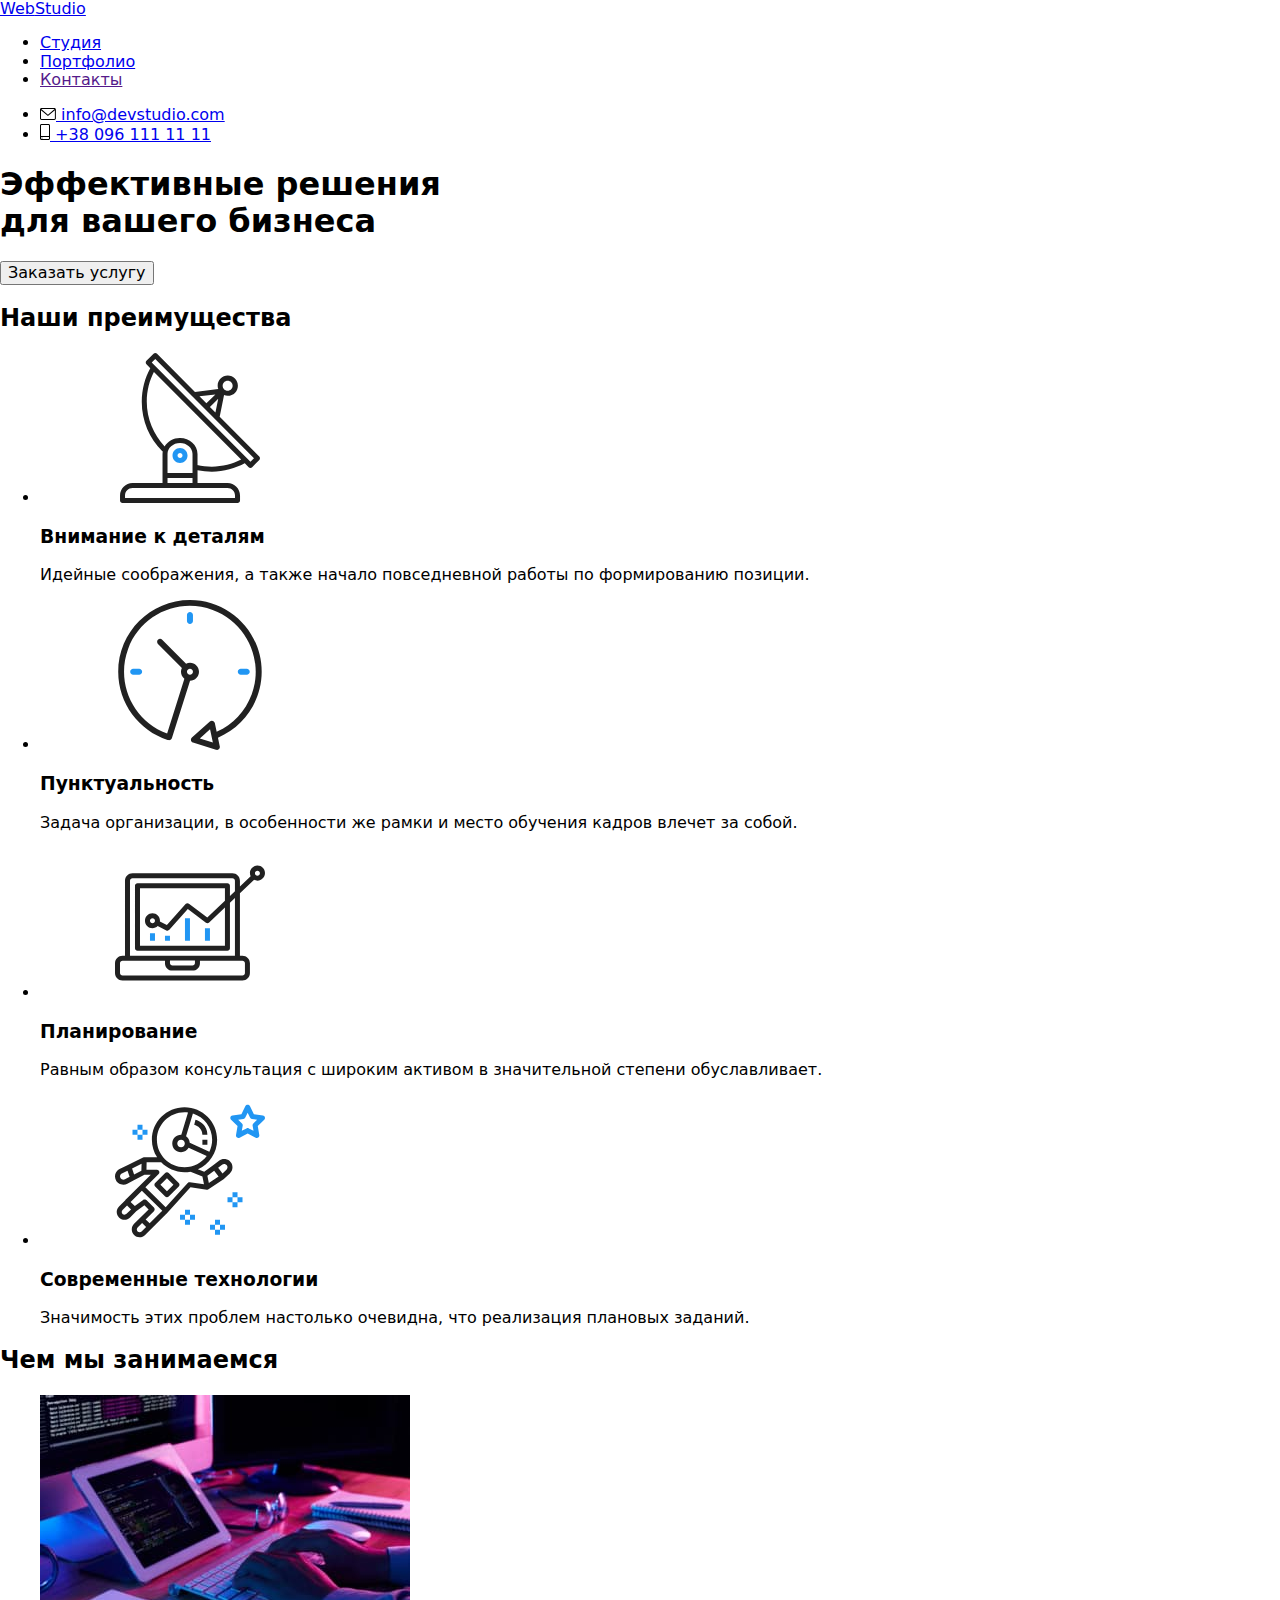
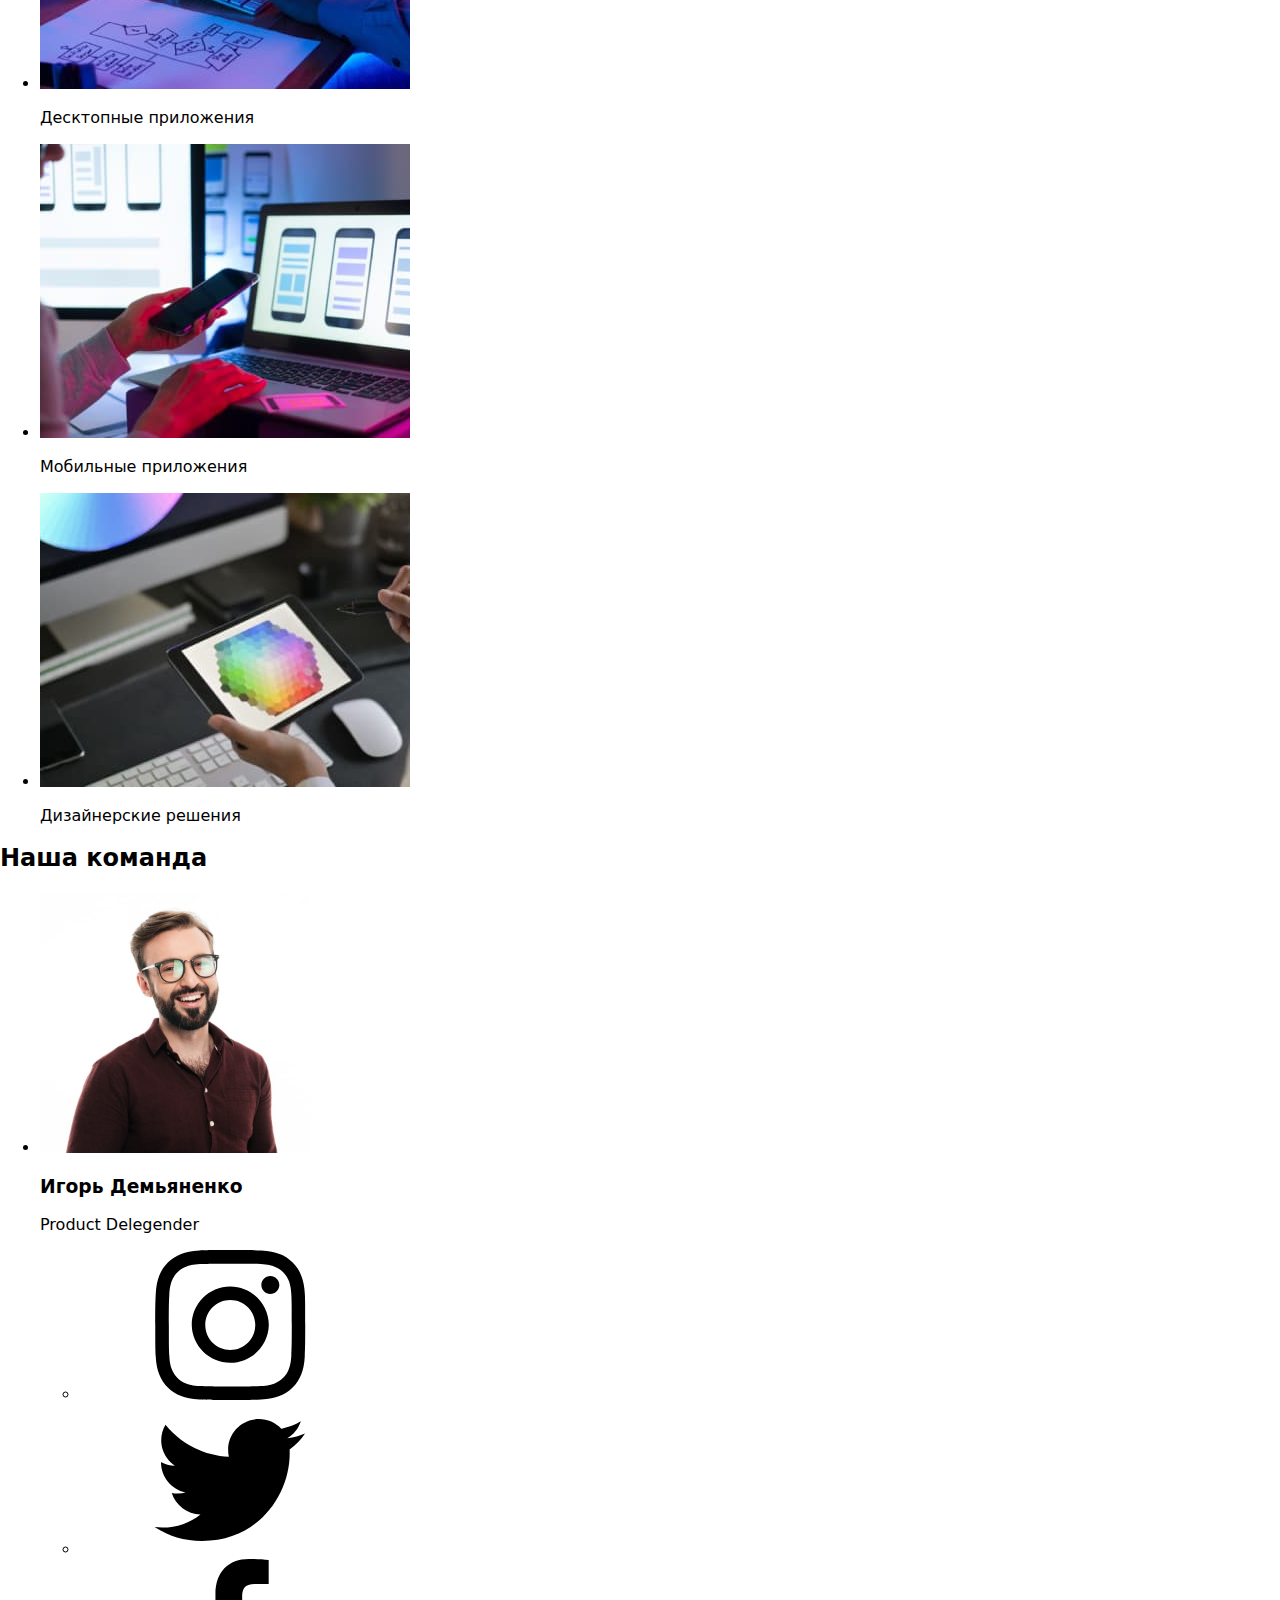
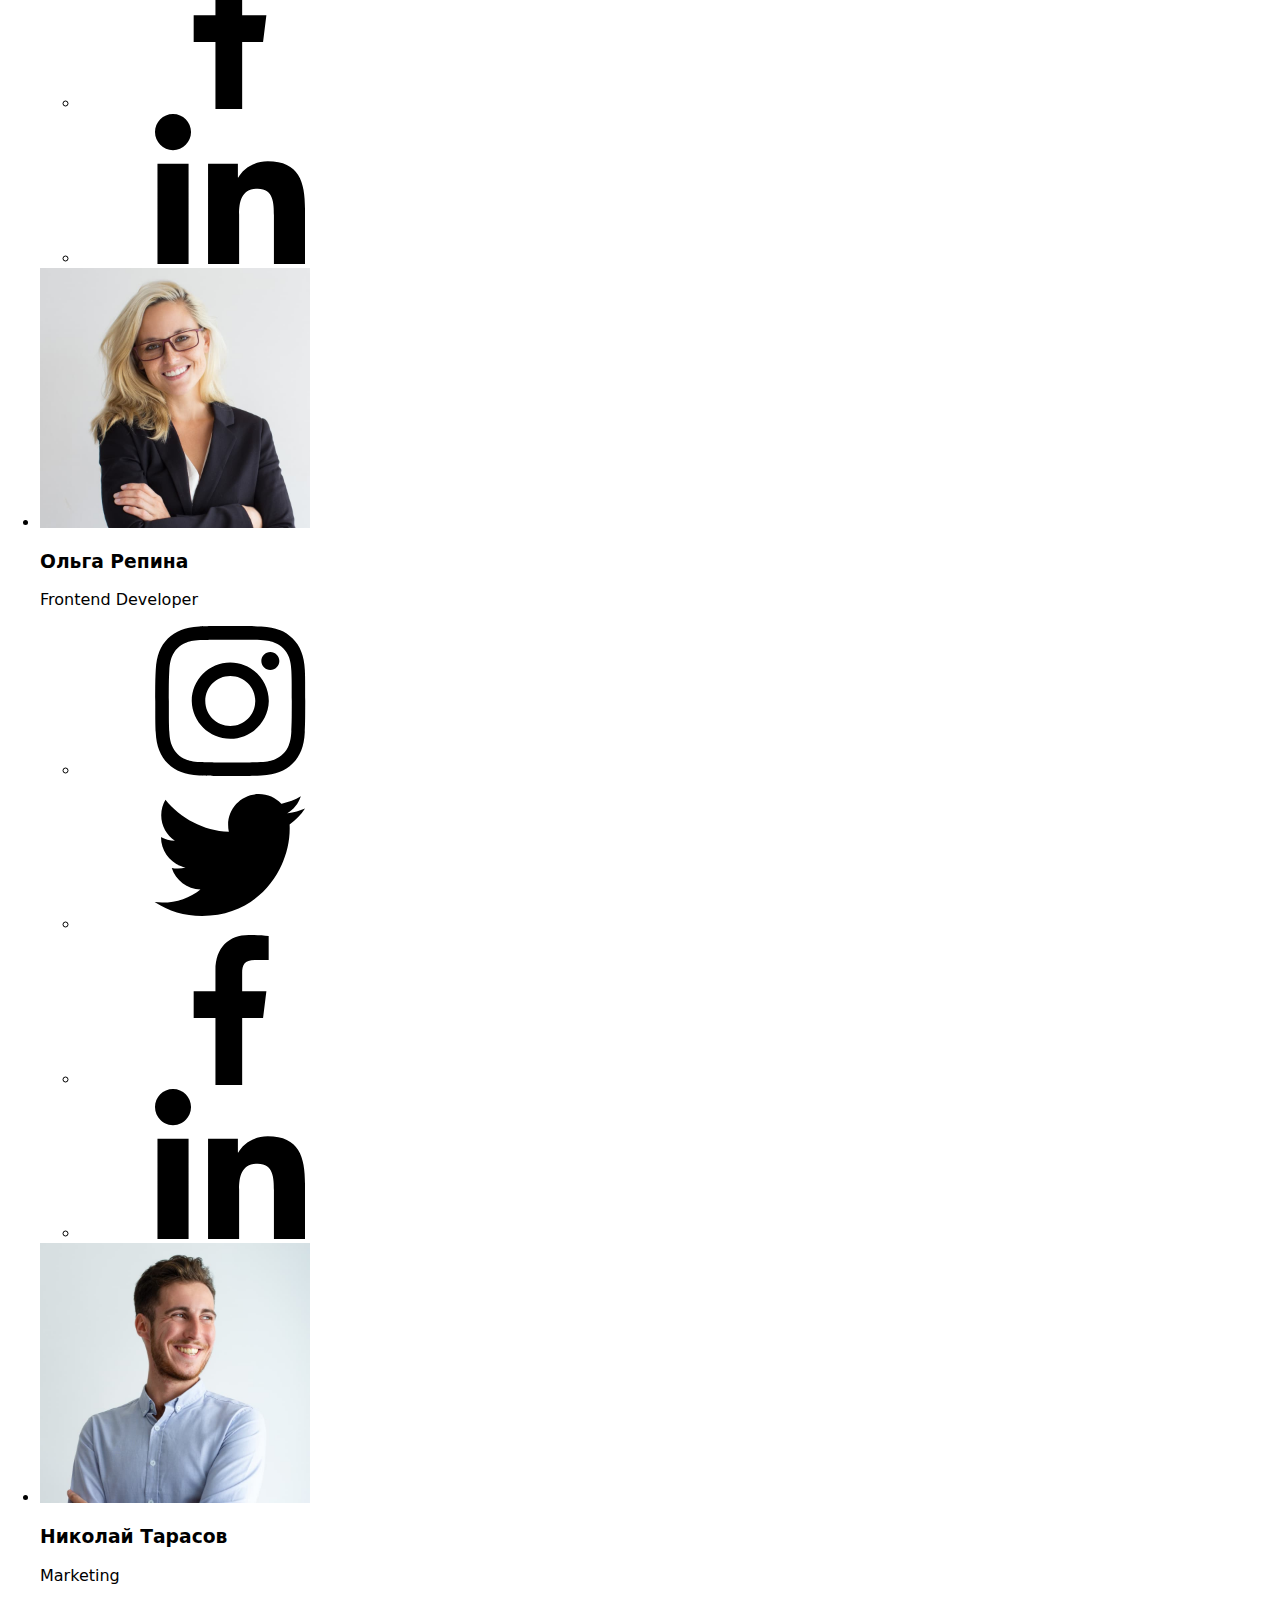
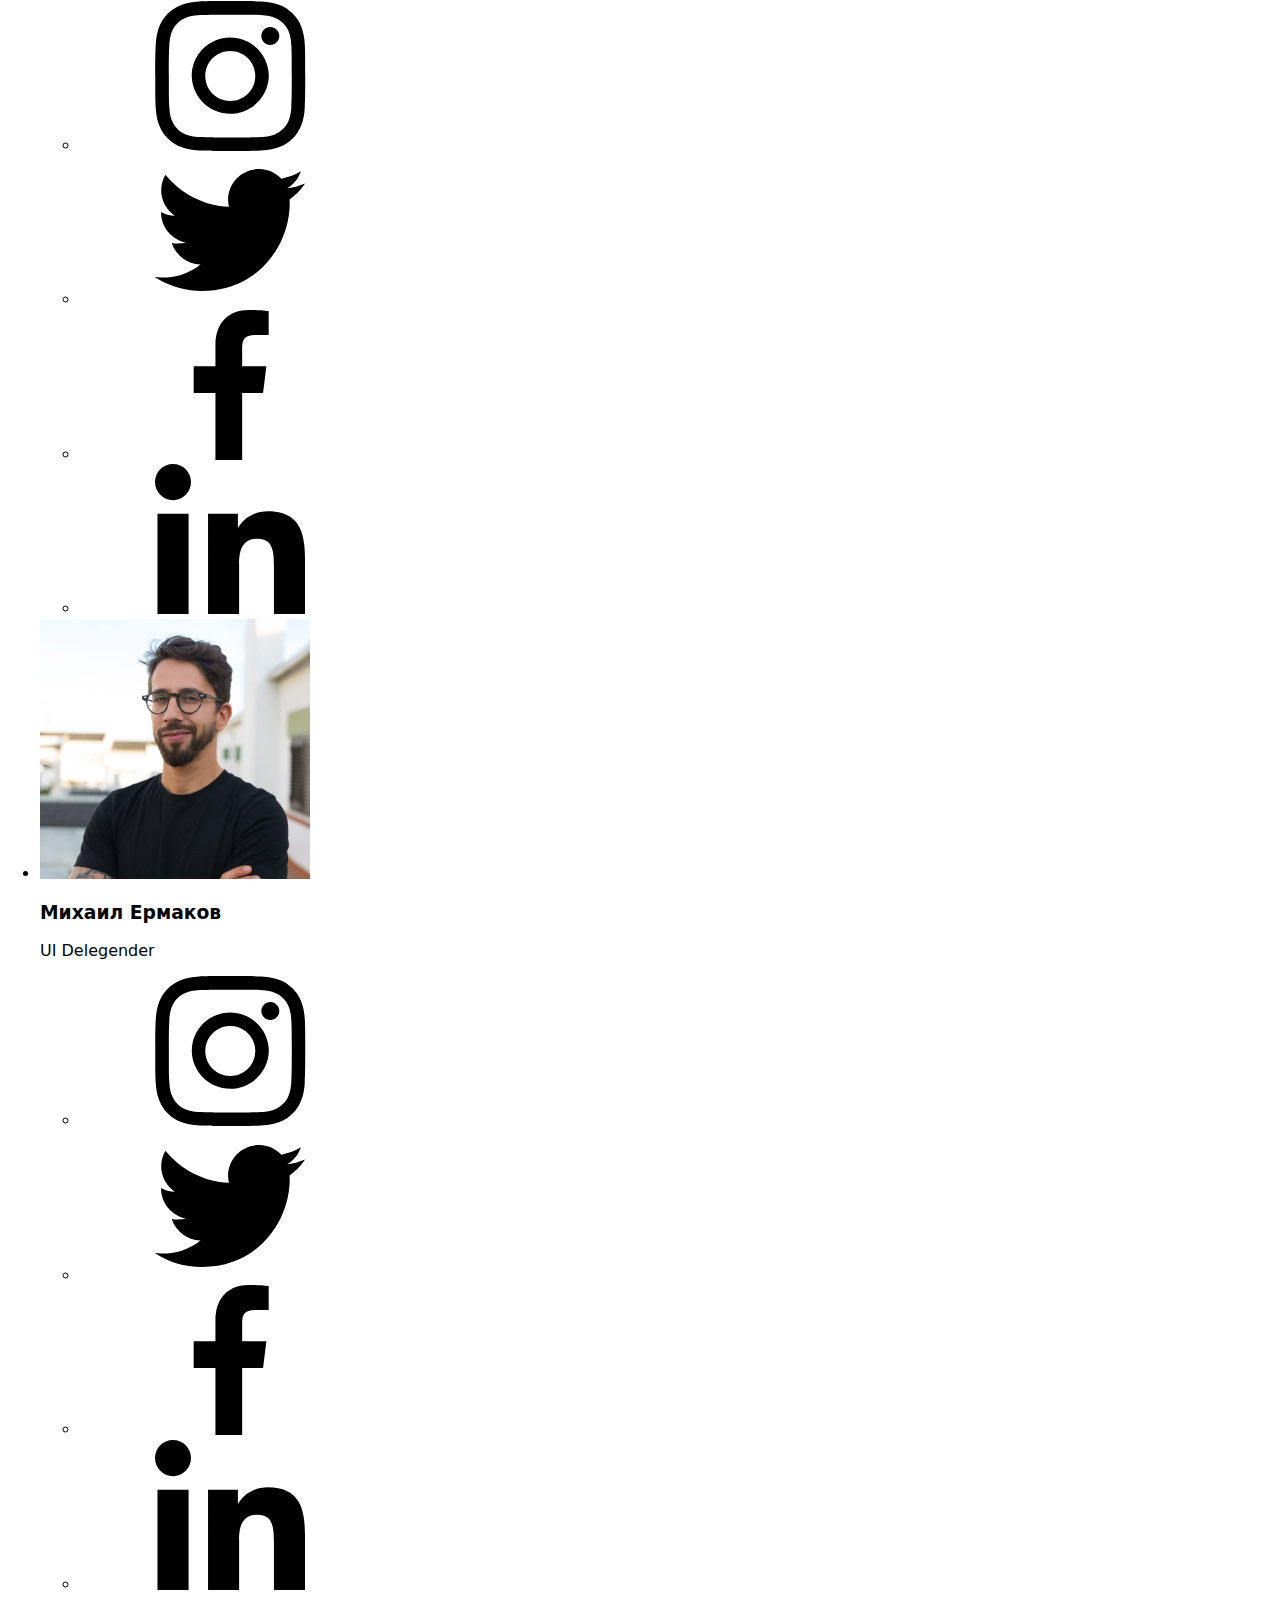
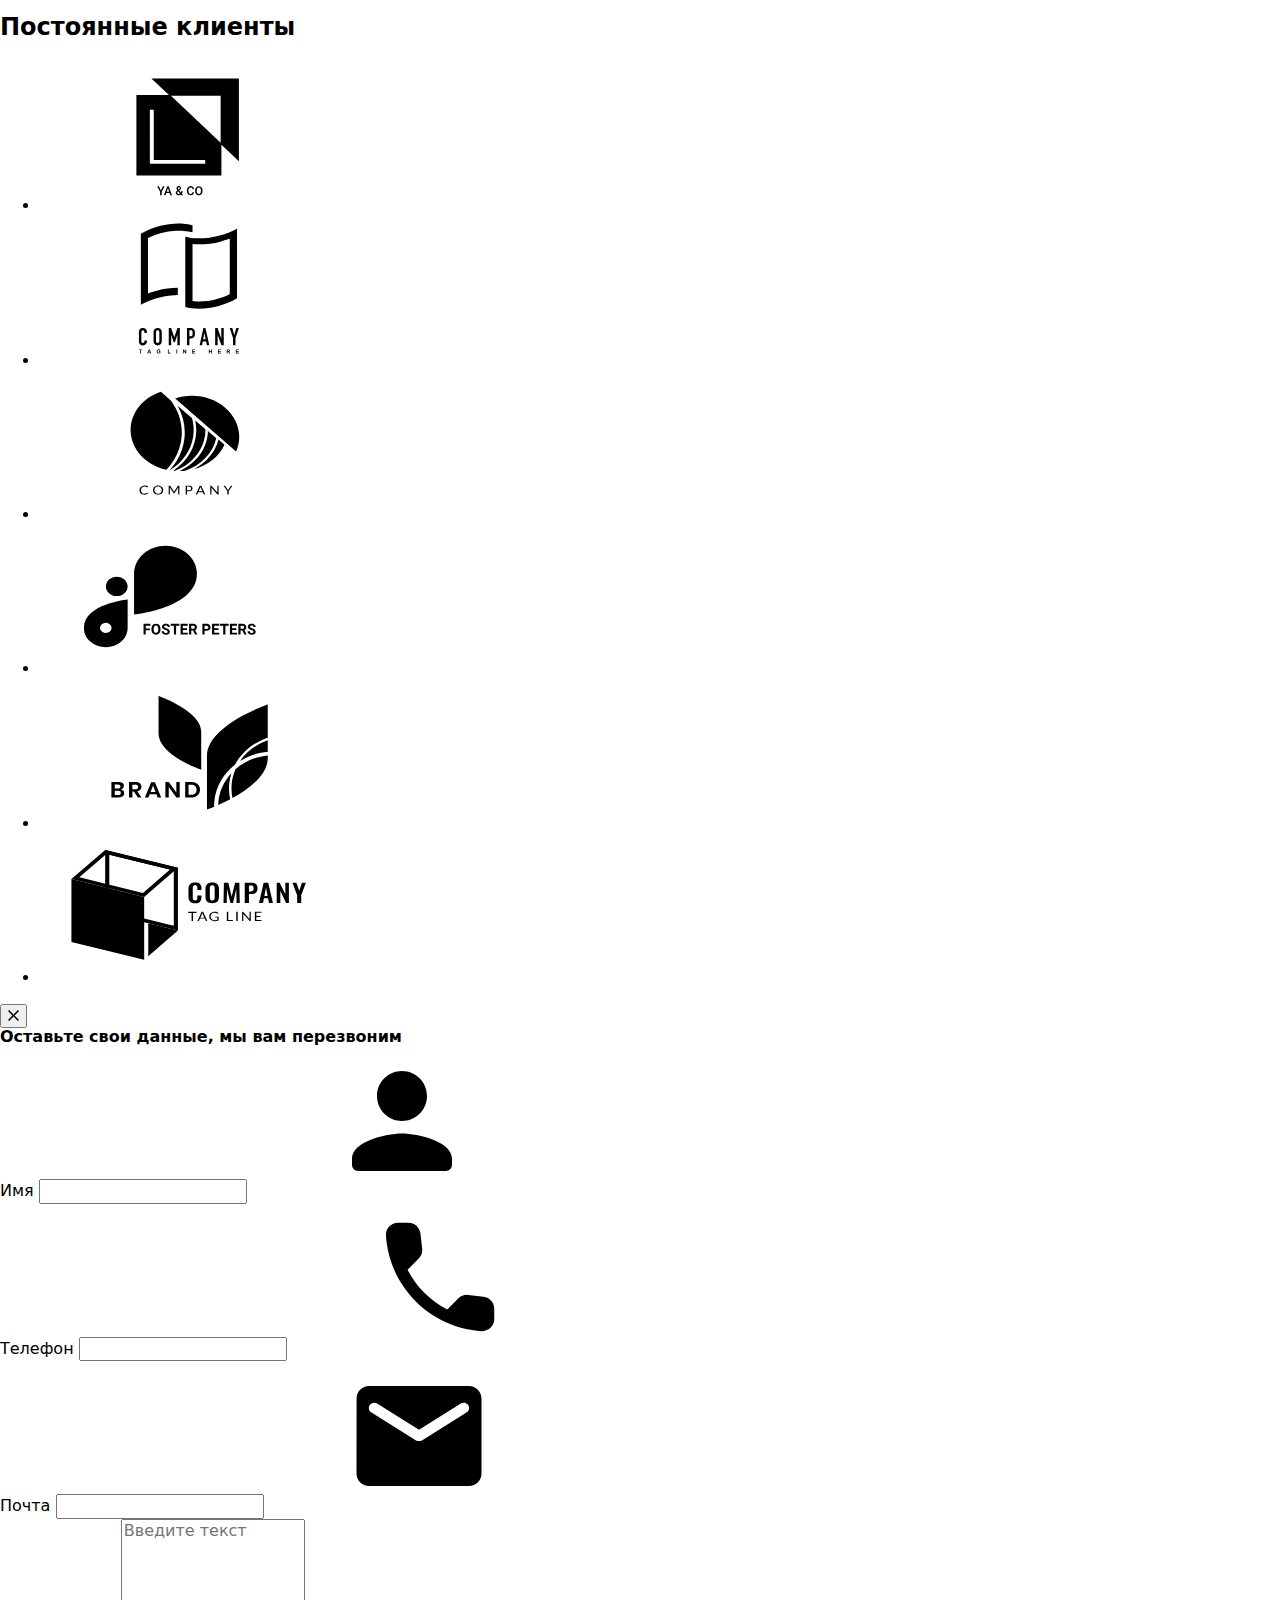
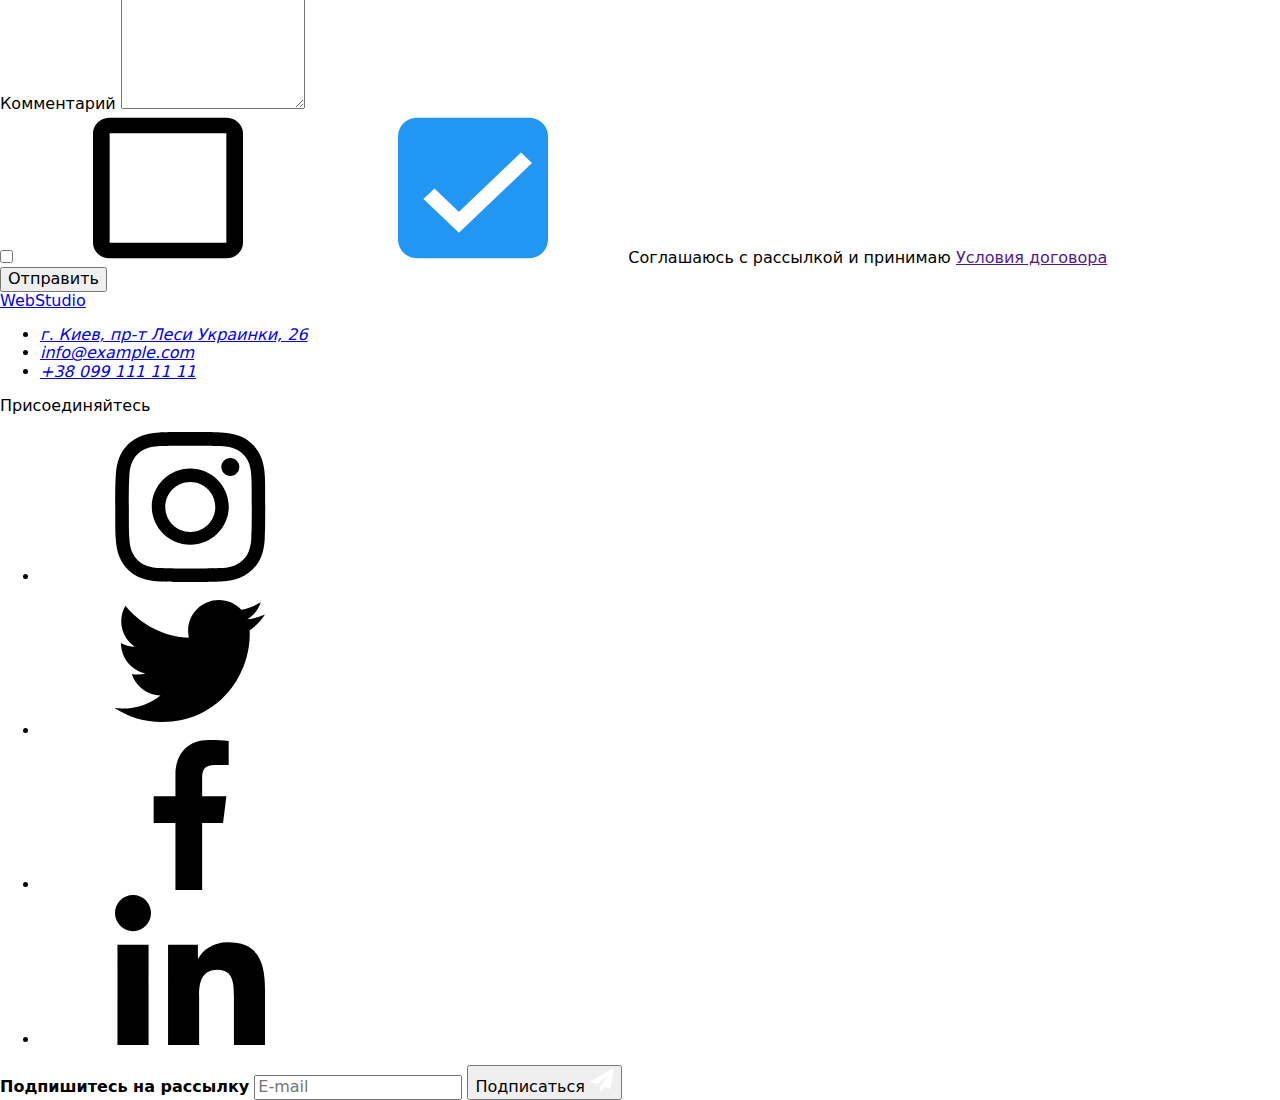
==== commit 3d3540f1: "start sass" ====
--- a/index.html
+++ b/index.html
@@ -14,7 +14,7 @@
       rel="stylesheet"
       href="https://cdnjs.cloudflare.com/ajax/libs/modern-normalize/1.1.0/modern-normalize.min.css"
     />
-    <link rel="stylesheet" href="./css/styles.css" />
+    <link rel="stylesheet" href="./css/main.min.css" />
     <title>Студия</title>
   </head>
   <body>
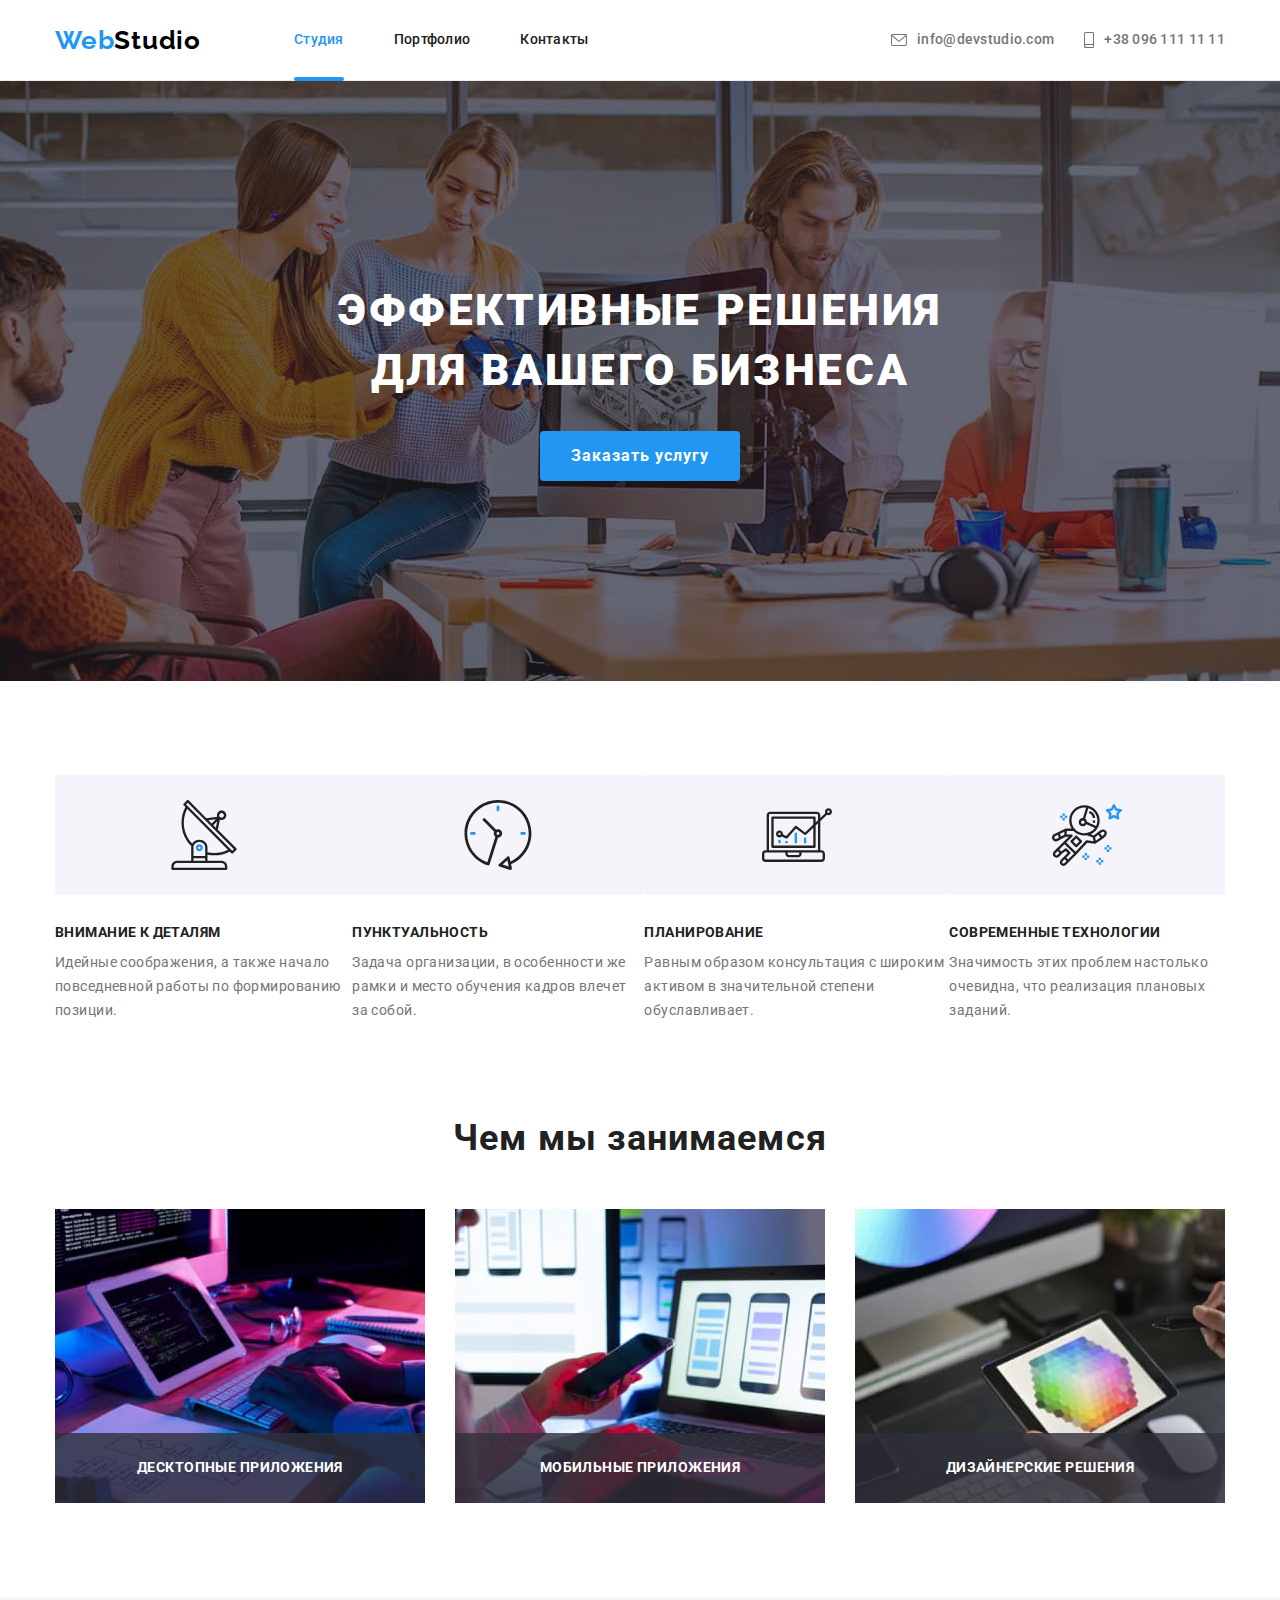
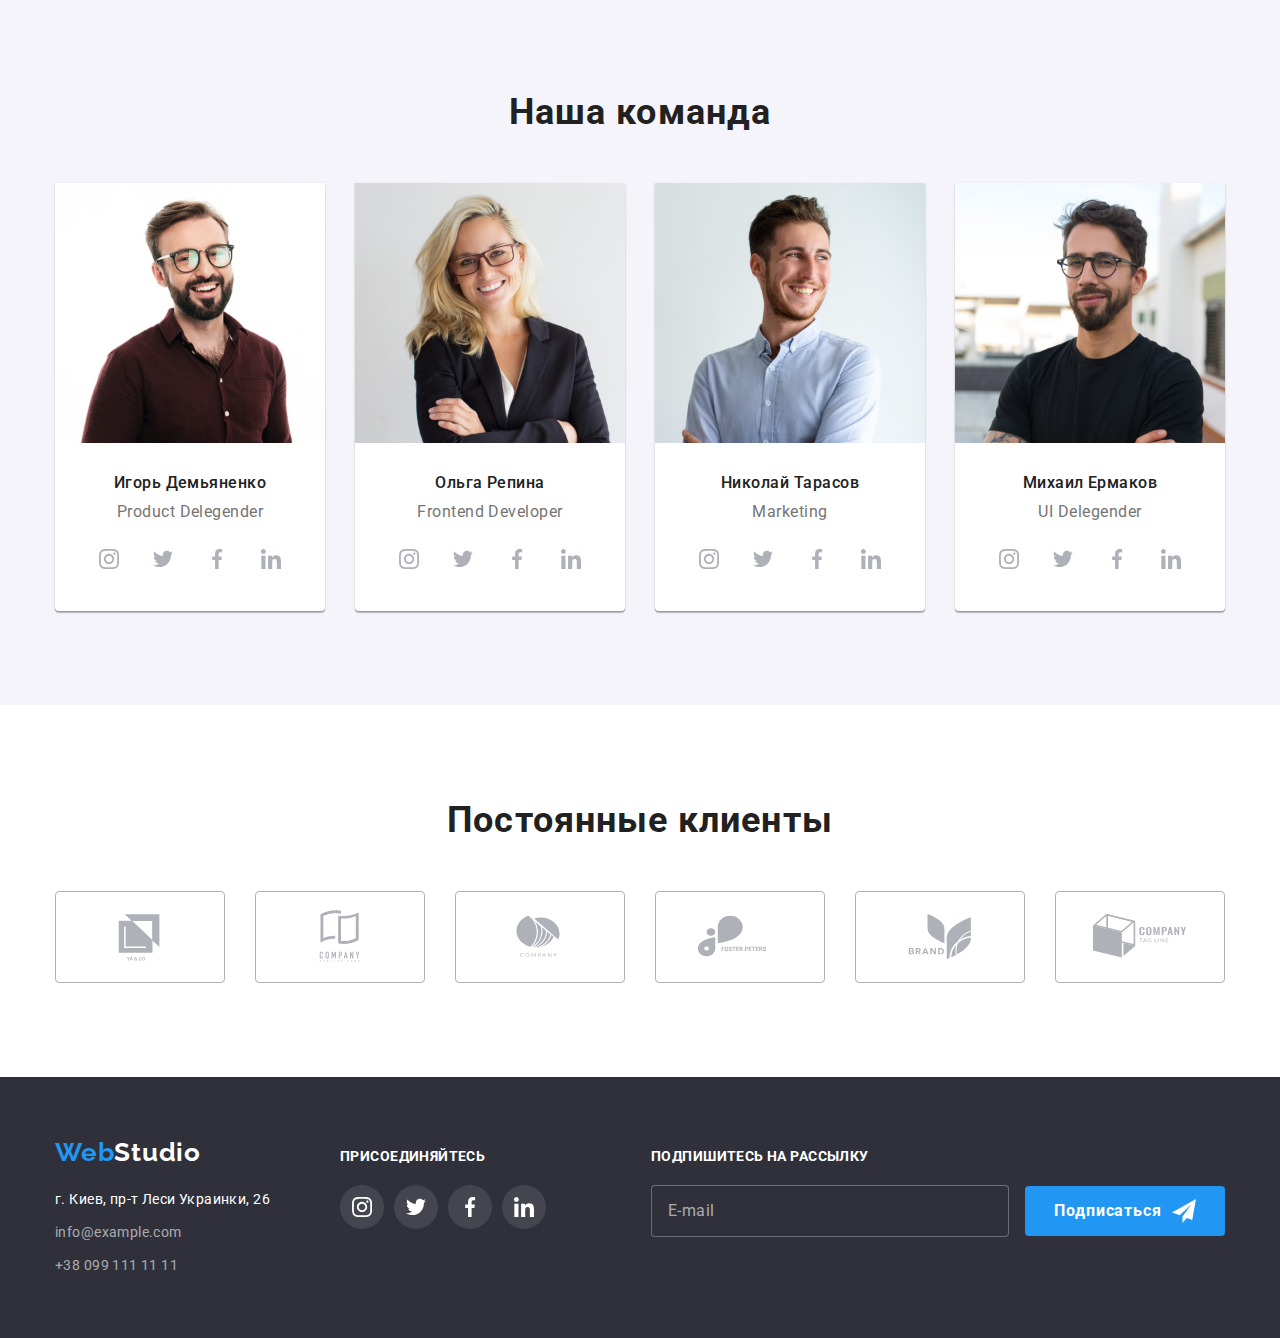
==== commit 6b4346cc: "Revert "start sass"" ====
--- a/index.html
+++ b/index.html
@@ -14,7 +14,7 @@
       rel="stylesheet"
       href="https://cdnjs.cloudflare.com/ajax/libs/modern-normalize/1.1.0/modern-normalize.min.css"
     />
-    <link rel="stylesheet" href="./css/main.min.css" />
+    <link rel="stylesheet" href="./css/styles.css" />
     <title>Студия</title>
   </head>
   <body>
--- a/css/styles.css
+++ b/css/styles.css
@@ -0,0 +1,835 @@
+:root {
+  --hero-title-color: #ffffff;
+  --primary-text-color: #212121;
+  --secondary-text-color: #757575;
+  --accent-color: #2196f3;
+  --btn-text-color: #ffffff;
+  --bg-primary-color: #ffffff;
+  --bg-secondary-color: #2f303a;
+  --bg-team-color: #f5f4fa;
+  --footer-address-color: rgba(255, 255, 255, 0.6);
+  --primary-icon-color: #afb1b8;
+  --time-function: cubic-bezier(0.4, 0, 0.2, 1);
+}
+
+body {
+  font-family: Roboto, sans-serif;
+  color: var(--primary-text-color);
+}
+p,
+h1,
+h2,
+h3,
+h4,
+h5,
+h6 {
+  margin: 0;
+}
+ul {
+  padding-left: 0;
+  margin: 0;
+}
+img {
+  display: block;
+}
+.container {
+  width: 1200px;
+  padding-left: 15px;
+  padding-right: 15px;
+  margin-left: auto;
+  margin-right: auto;
+}
+.link {
+  text-decoration: none;
+}
+.list {
+  list-style: none;
+}
+.visually-hidden {
+  position: absolute;
+  width: 1px;
+  height: 1px;
+  margin: -1px;
+  border: 0;
+  padding: 0;
+  white-space: nowrap;
+  clip-path: inset(100%);
+  clip: rect(0 0 0 0);
+  overflow: hidden;
+}
+.section__title {
+  margin-bottom: 50px;
+  font-weight: 700;
+  font-size: 36px;
+  line-height: 1.17;
+  letter-spacing: 0.03em;
+  text-align: center;
+}
+.button {
+  display: inline-flex;
+  align-items: center;
+  justify-content: center;
+
+  min-width: 200px;
+  min-height: 50px;
+  border-radius: 4px;
+  border: none;
+
+  font-family: inherit;
+  font-weight: 700;
+  font-size: 16px;
+  line-height: 1.88;
+  letter-spacing: 0.06em;
+  color: var(--btn-text-color);
+  background-color: var(--accent-color);
+
+  transition-property: background-color, box-shadow;
+  transition-duration: 250ms;
+  transition-timing-function: var(--time-function);
+}
+.soc-icon {
+  width: 20px;
+  height: 20px;
+}
+
+/*---------- header ----------*/
+
+.header {
+  border-bottom: 1px solid #ececec;
+  background-color: var(--bg-primary-color);
+}
+.header__container {
+  display: flex;
+  align-items: center;
+}
+.logo {
+  font-family: 'Raleway';
+  font-weight: 700;
+  font-size: 26px;
+  line-height: 1.19;
+  letter-spacing: 0.03em;
+  color: var(--accent-color);
+}
+.header__logo {
+  color: #000;
+}
+.navigation {
+  margin-left: 93px;
+}
+.navigation__list {
+  display: flex;
+}
+.navigation__list .navigation__item + .navigation__item {
+  margin-left: 50px;
+}
+.navigation__item {
+  position: relative;
+}
+.navigation__link {
+  display: block;
+  padding-top: 32px;
+  padding-bottom: 32px;
+
+  font-weight: 500;
+  font-size: 14px;
+  line-height: 1.14;
+  letter-spacing: 0.02em;
+  color: var(--primary-text-color);
+
+  transition-property: color;
+  transition-duration: 250ms;
+  transition-timing-function: var(--time-function);
+}
+.navigation__link--current {
+  color: var(--accent-color);
+}
+.navigation__link:hover,
+.navigation__link:focus {
+  color: var(--accent-color);
+}
+.navigation__link--current::after {
+  content: '';
+
+  position: absolute;
+  bottom: -1px;
+  left: 0;
+
+  width: 100%;
+  height: 4px;
+  background-color: var(--accent-color);
+  border-radius: 2px;
+}
+.header__list {
+  display: flex;
+  margin-left: auto;
+}
+.header__link {
+  display: flex;
+  align-items: center;
+
+  font-weight: 500;
+  font-size: 14px;
+  line-height: 1.14;
+  letter-spacing: 0.02em;
+  color: var(--secondary-text-color);
+  fill: var(--secondary-text-color);
+
+  transition-property: color, fill;
+  transition-duration: 250ms;
+  transition-timing-function: var(--time-function);
+}
+.header__link:hover,
+.header__link:focus {
+  color: var(--accent-color);
+  fill: var(--accent-color);
+}
+.header__icon {
+  margin-right: 10px;
+}
+.header__item:not(:last-child) {
+  margin-right: 30px;
+}
+
+/*---------- index ----------*/
+
+/*---------- hero ----------*/
+
+.section {
+  padding-top: 94px;
+  padding-bottom: 94px;
+}
+.hero {
+  padding-top: 200px;
+  padding-bottom: 200px;
+  text-align: center;
+  background: var(--bg-secondary-color);
+
+  max-width: 1600px;
+  height: 600px;
+  margin-right: auto;
+  margin-left: auto;
+  background-image: linear-gradient(
+      to right,
+      rgba(47, 48, 58, 0.4),
+      rgba(47, 48, 58, 0.4)
+    ),
+    url('../images/img-hero.jpg');
+  background-position: center;
+  background-repeat: no-repeat;
+  background-size: cover;
+}
+.hero__title {
+  margin-bottom: 30px;
+
+  font-weight: 900;
+  font-size: 44px;
+  line-height: 1.36;
+  letter-spacing: 0.06em;
+  color: var(--hero-title-color);
+  text-transform: uppercase;
+}
+.button:hover,
+.button:focus {
+  background-color: #188ce8;
+  cursor: pointer;
+  box-shadow: 0px 4px 4px rgba(0, 0, 0, 0.15);
+}
+
+/*---------- features ----------*/
+
+.features__list {
+  display: flex;
+}
+.features-item {
+  width: 270px;
+}
+.features-item:not(:last-child) {
+  margin-right: 30px;
+}
+.features__icon-container {
+  display: flex;
+  justify-content: center;
+  align-items: center;
+
+  height: 120px;
+  margin-bottom: 30px;
+
+  background-color: var(--bg-team-color);
+  border-radius: 4px;
+}
+.features__icon {
+  width: 70px;
+  height: 70px;
+}
+.features__title {
+  margin-bottom: 10px;
+
+  font-weight: 700;
+  font-size: 14px;
+  line-height: 1.14;
+  letter-spacing: 0.03em;
+  text-transform: uppercase;
+}
+.features__text {
+  font-size: 14px;
+  line-height: 1.71;
+  letter-spacing: 0.03em;
+  color: var(--secondary-text-color);
+}
+
+/*---------- about ----------*/
+
+.about {
+  padding-top: 0;
+}
+.about__list {
+  display: flex;
+}
+.about__item:not(:last-child) {
+  margin-right: 30px;
+}
+.about__box {
+  position: relative;
+}
+.about__overlay {
+  position: absolute;
+  bottom: 0;
+  left: 0;
+
+  display: flex;
+  justify-content: center;
+  align-items: center;
+
+  width: 100%;
+  height: 70px;
+  background-color: rgba(47, 48, 58, 0.8);
+}
+.about__label {
+  font-weight: 700;
+  font-size: 14px;
+  line-height: 1.14;
+  letter-spacing: 0.03em;
+  text-transform: uppercase;
+  color: #ffffff;
+}
+
+/*---------- team ----------*/
+
+.team {
+  background-color: var(--bg-team-color);
+}
+.team__list {
+  display: flex;
+  justify-content: space-between;
+}
+.card-member {
+  background-color: var(--bg-primary-color);
+  box-shadow: 0px 1px 3px rgba(0, 0, 0, 0.12), 0px 1px 1px rgba(0, 0, 0, 0.14),
+    0px 2px 1px rgba(0, 0, 0, 0.2);
+  border-radius: 0px 0px 4px 4px;
+}
+.card-member__box {
+  padding-top: 30px;
+  padding-bottom: 30px;
+}
+.card-member__name {
+  margin-bottom: 10px;
+
+  font-weight: 500;
+  font-size: 16px;
+  line-height: 1.19;
+  letter-spacing: 0.03em;
+  text-align: center;
+}
+.card-member__position {
+  margin-bottom: 16px;
+
+  font-size: 16px;
+  line-height: 1.19;
+  letter-spacing: 0.03em;
+  text-align: center;
+  color: var(--secondary-text-color);
+}
+.card-member__list {
+  display: flex;
+  justify-content: center;
+}
+.card-member__item + .card-member__item {
+  margin-left: 10px;
+}
+.card-member__link {
+  display: flex;
+  justify-content: center;
+  align-items: center;
+
+  width: 44px;
+  height: 44px;
+  background-color: var(--bg-primary-color);
+  border-radius: 50%;
+
+  fill: var(--primary-icon-color);
+
+  transition-property: background-color, fill;
+  transition-duration: 250ms;
+  transition-timing-function: var(--time-function);
+}
+.card-member__link:hover,
+.card-member__link:focus {
+  background-color: var(--accent-color);
+  fill: #ffffff;
+}
+
+/*---------- clients ----------*/
+
+.clients__list {
+  display: flex;
+  justify-content: center;
+}
+.clients__item + .clients__item {
+  margin-left: 30px;
+}
+.clients__link {
+  display: flex;
+  justify-content: center;
+  align-items: center;
+
+  width: 170px;
+  height: 92px;
+  border: 1px solid var(--primary-icon-color);
+  border-radius: 4px;
+
+  fill: var(--primary-icon-color);
+
+  transition-property: border-color, fill;
+  transition-duration: 250ms;
+  transition-timing-function: var(--time-function);
+}
+.clients__link:hover,
+.clients__link:focus {
+  border-color: var(--accent-color);
+  fill: var(--accent-color);
+}
+.clients__icon {
+  width: 106px;
+  height: 60px;
+}
+
+/*---------- portfolio ----------*/
+
+.filter {
+  display: flex;
+  justify-content: center;
+  margin-bottom: 50px;
+}
+.filter__item:not(:last-child) {
+  margin-right: 8px;
+}
+.filter__btn {
+  padding: 6px 22px;
+  border-radius: 4px;
+  border: 1px solid transparent;
+
+  font-family: inherit;
+  font-weight: 500;
+  font-size: 16px;
+  line-height: 1.63;
+  text-align: center;
+  letter-spacing: 0.03em;
+  color: var(--primary-text-color);
+  background-color: var(--bg-team-color);
+
+  transition-property: color, background-color, box-shadow;
+  transition-duration: 250ms;
+  transition-timing-function: var(--time-function);
+}
+.filter__btn:hover,
+.filter__btn:focus {
+  cursor: pointer;
+  color: var(--hero-title-color);
+  background-color: var(--accent-color);
+  box-shadow: 0px 3px 1px rgba(0, 0, 0, 0.1), 0px 1px 2px rgba(0, 0, 0, 0.08),
+    0px 2px 2px rgba(0, 0, 0, 0.12);
+}
+.portfolio__list {
+  display: flex;
+  flex-wrap: wrap;
+  gap: 30px;
+}
+.portfolio__item {
+  background-color: var(--bg-primary-color);
+}
+.portfolio__link {
+  display: block;
+
+  transition-property: box-shadow;
+  transition-duration: 250ms;
+  transition-timing-function: var(--time-function);
+}
+.portfolio__link:hover,
+.portfolio__link:focus {
+  box-shadow: 0px 1px 1px rgba(0, 0, 0, 0.12), 0px 4px 4px rgba(0, 0, 0, 0.06),
+    1px 4px 6px rgba(0, 0, 0, 0.16);
+}
+
+.portfolio__box {
+  position: relative;
+  overflow: hidden;
+}
+.portfolio__overlay {
+  position: absolute;
+  bottom: 0;
+  left: 0;
+  transform: translateY(calc(100% + 1px));
+  transition: transform 250ms ease;
+
+  display: flex;
+  align-items: center;
+
+  width: 100%;
+  height: 100%;
+  background-color: rgba(33, 150, 243, 0.9);
+}
+.portfolio__label {
+  padding: 0 24px;
+  font-size: 18px;
+  line-height: 1.56;
+  letter-spacing: 0.03em;
+  color: #ffffff;
+}
+.portfolio__link:hover .portfolio__overlay,
+.portfolio__link:focus .portfolio__overlay {
+  transform: translateY(0);
+}
+
+.portfolio__description {
+  padding: 20px 24px;
+  border: 1px solid #eeeeee;
+  border-top: none;
+}
+.portfolio__title {
+  font-weight: 700;
+  font-size: 18px;
+  line-height: 2;
+  letter-spacing: 0.06em;
+  color: var(--primary-text-color);
+}
+.portfolio__text {
+  margin-top: 4px;
+
+  font-size: 16px;
+  line-height: 1.88;
+  letter-spacing: 0.03em;
+  color: var(--secondary-text-color);
+}
+
+/*---------- backdrop ----------*/
+
+.backdrop {
+  position: fixed;
+  top: 0;
+  left: 0;
+  width: 100%;
+  height: 100%;
+  background-color: rgba(0, 0, 0, 0.2);
+
+  opacity: 1;
+  transition: opacity 250ms var(--time-function);
+}
+.backdrop.is-hidden {
+  opacity: 0;
+  pointer-events: none;
+}
+.backdrop.is-hidden .modal {
+  transform: translate(-50%, -50%) scale(0.8);
+}
+.modal {
+  position: absolute;
+  top: 50%;
+  left: 50%;
+
+  min-width: 528px;
+  min-height: 581px;
+  background-color: #fff;
+  border-radius: 4px;
+  box-shadow: 0px 1px 3px rgba(0, 0, 0, 0.12), 0px 1px 1px rgba(0, 0, 0, 0.14),
+    0px 2px 1px rgba(0, 0, 0, 0.2);
+
+  transform: translate(-50%, -50%) scale(1);
+  transition: transform 250ms var(--time-function);
+}
+.close-button {
+  position: absolute;
+  top: 8px;
+  right: 8px;
+
+  display: flex;
+  justify-content: center;
+  align-items: center;
+
+  width: 30px;
+  height: 30px;
+  background-color: #fff;
+  border: 1px solid rgba(0, 0, 0, 0.1);
+  border-radius: 50%;
+
+  transition-property: fill;
+  transition-duration: 250ms;
+  transition-timing-function: var(--time-function);
+}
+.close-button:hover {
+  cursor: pointer;
+  fill: var(--accent-color);
+}
+
+/*---------- form ----------*/
+
+.form {
+  padding: 40px;
+}
+.form__action {
+  display: block;
+
+  margin-bottom: 12px;
+
+  font-weight: 700;
+  font-size: 20px;
+  line-height: 1.15;
+  text-align: center;
+  letter-spacing: 0.03em;
+  color: var(--primary-text-color);
+}
+.form__field {
+  position: relative;
+
+  display: flex;
+  flex-direction: column;
+
+  margin-bottom: 10px;
+}
+.form__label {
+  margin-bottom: 4px;
+
+  font-size: 12px;
+  line-height: 1.17;
+  letter-spacing: 0.01em;
+  color: var(--secondary-text-color);
+}
+.form__field--comment {
+  margin-bottom: 20px;
+}
+.form__input {
+  padding: 12px 16px 12px 42px;
+
+  font-size: 16px;
+  line-height: 1.13;
+  letter-spacing: 0.01em;
+
+  border: 1px solid rgba(33, 33, 33, 0.2);
+  border-radius: 4px;
+
+  transition-property: border-color;
+  transition-duration: 250ms;
+  transition-timing-function: var(--time-function);
+}
+.form__icon {
+  position: absolute;
+  bottom: 13px;
+  left: 12px;
+
+  width: 18px;
+  height: 18px;
+
+  transition-property: fill;
+  transition-duration: 250ms;
+  transition-timing-function: var(--time-function);
+}
+.form__input:focus + .form__icon {
+  fill: var(--accent-color);
+}
+.form__textarea {
+  padding: 12px 16px;
+
+  resize: none;
+  width: 100%;
+  height: 120px;
+
+  font-size: 14px;
+  line-height: 1.14;
+  letter-spacing: 0.01em;
+
+  border: 1px solid rgba(33, 33, 33, 0.2);
+  border-radius: 4px;
+
+  transition-property: border-color;
+  transition-duration: 250ms;
+  transition-timing-function: var(--time-function);
+}
+.form__input:focus,
+.form__textarea:focus {
+  outline: none;
+  border: 1px solid #2196f3;
+}
+.form__textarea::placeholder {
+  font-size: 14px;
+  line-height: 1.14;
+  letter-spacing: 0.01em;
+  color: rgba(117, 117, 117, 0.5);
+}
+.form__checkbox {
+  align-items: center;
+  margin-bottom: 30px;
+}
+.checkbox__lable {
+  position: relative;
+
+  padding-left: 24px;
+
+  font-size: 14px;
+  line-height: 1.71;
+  letter-spacing: 0.03em;
+
+  color: #757575;
+}
+.checkbox__icon {
+  position: absolute;
+  top: 50%;
+  left: 0;
+  transform: translateY(-50%);
+
+  width: 16px;
+  height: 15px;
+}
+.checkbox__icon--check {
+  transition-property: fill;
+  transition-duration: 250ms;
+  transition-timing-function: var(--time-function);
+}
+.checkbox__icon--checkin {
+  opacity: 0;
+  transform: translateY(-50%) scale(1.2);
+
+  transition-property: opacity, transform;
+  transition-duration: 250ms;
+  transition-timing-function: var(--time-function);
+}
+.checkbox__input:checked ~ .checkbox__icon--checkin {
+  opacity: 1;
+  transform: translateY(-50%) scale(1);
+}
+.checkbox__input:checked ~ .checkbox__icon--check {
+  fill: var(--accent-color);
+}
+
+.agreement-conditions {
+  color: var(--accent-color);
+}
+.submit-button {
+  display: block;
+  margin-left: auto;
+  margin-right: auto;
+}
+
+/*---------- footer ----------*/
+
+.footer {
+  padding-top: 60px;
+  padding-bottom: 60px;
+  background-color: var(--bg-secondary-color);
+}
+.footer__container {
+  display: flex;
+  align-items: baseline;
+}
+.footer__logo {
+  color: #fff;
+}
+.adress {
+  margin-top: 20px;
+  font-style: normal;
+}
+.address__item + .address__item {
+  margin-top: 9px;
+}
+.address__link,
+.address__mail,
+.address__tel {
+  font-size: 14px;
+  line-height: 1.71;
+  letter-spacing: 0.03em;
+  color: var(--footer-address-color);
+}
+.address__link {
+  color: #fff;
+}
+.footer__text {
+  display: block;
+
+  margin-bottom: 20px;
+
+  font-weight: 700;
+  font-size: 14px;
+  line-height: 1.14;
+  letter-spacing: 0.03em;
+  text-transform: uppercase;
+  color: #ffffff;
+}
+.join {
+  margin-left: 70px;
+}
+.join__list {
+  display: flex;
+  justify-content: center;
+}
+.join__item + .join__item {
+  margin-left: 10px;
+}
+.join__link {
+  display: flex;
+  justify-content: center;
+  align-items: center;
+
+  width: 44px;
+  height: 44px;
+  background-color: rgba(255, 255, 255, 0.1);
+  border-radius: 50%;
+
+  fill: #ffffff;
+
+  transition-property: background-color;
+  transition-duration: 250ms;
+  transition-timing-function: var(--time-function);
+}
+.join__link:hover,
+.join__link:focus {
+  background-color: var(--accent-color);
+}
+
+.subscribe {
+  margin-left: auto;
+}
+.subscribe__input {
+  min-width: 358px;
+  padding: 15px 16px;
+
+  font-size: 16px;
+  line-height: 1.25;
+  letter-spacing: 0.03em;
+  color: rgba(255, 255, 255, 0.6);
+
+  border: 1px solid rgba(255, 255, 255, 0.3);
+  border-radius: 4px;
+  background-color: #2f303a;
+  outline: none;
+}
+.subscribe__input::placeholder {
+  font-size: 16px;
+  line-height: 1.25;
+  letter-spacing: 0.03em;
+  color: rgba(255, 255, 255, 0.6);
+}
+.sub-button {
+  margin-left: 12px;
+}
+.sub-button__icon {
+  margin-left: 10px;
+}
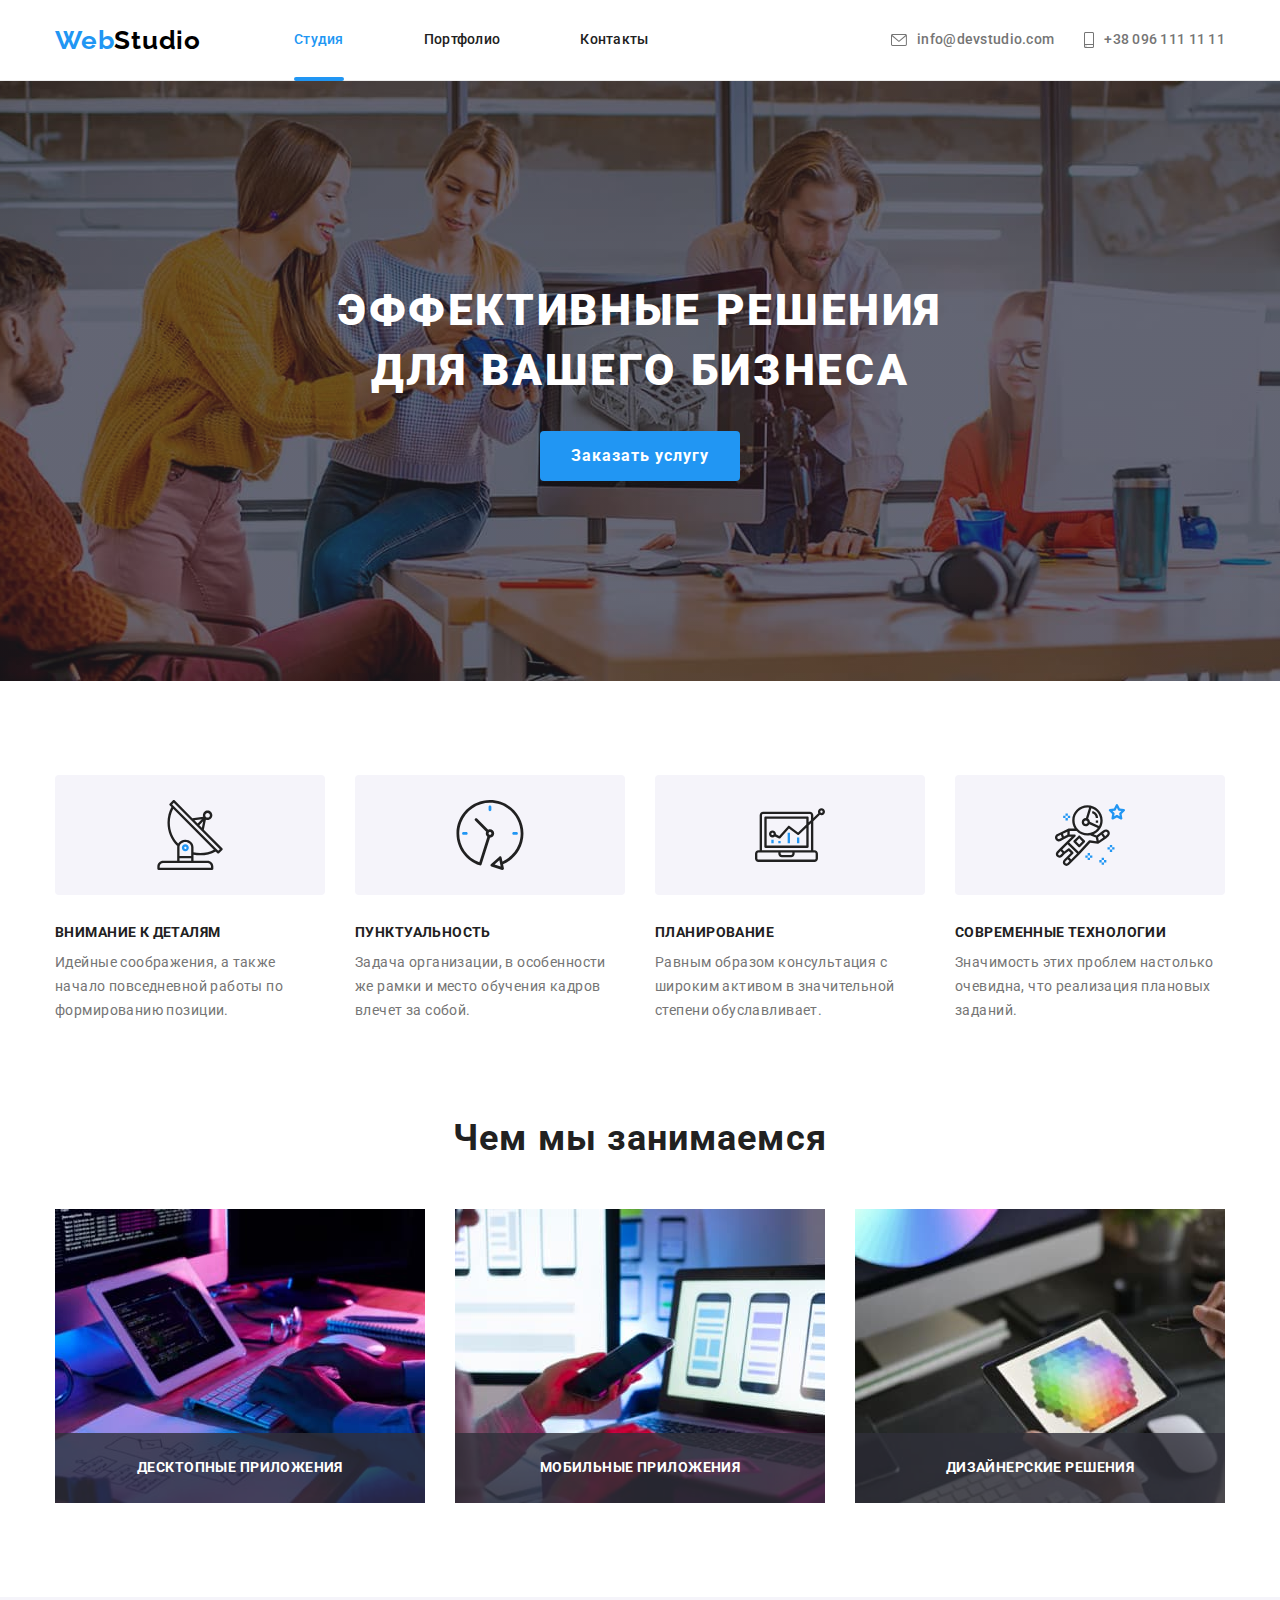
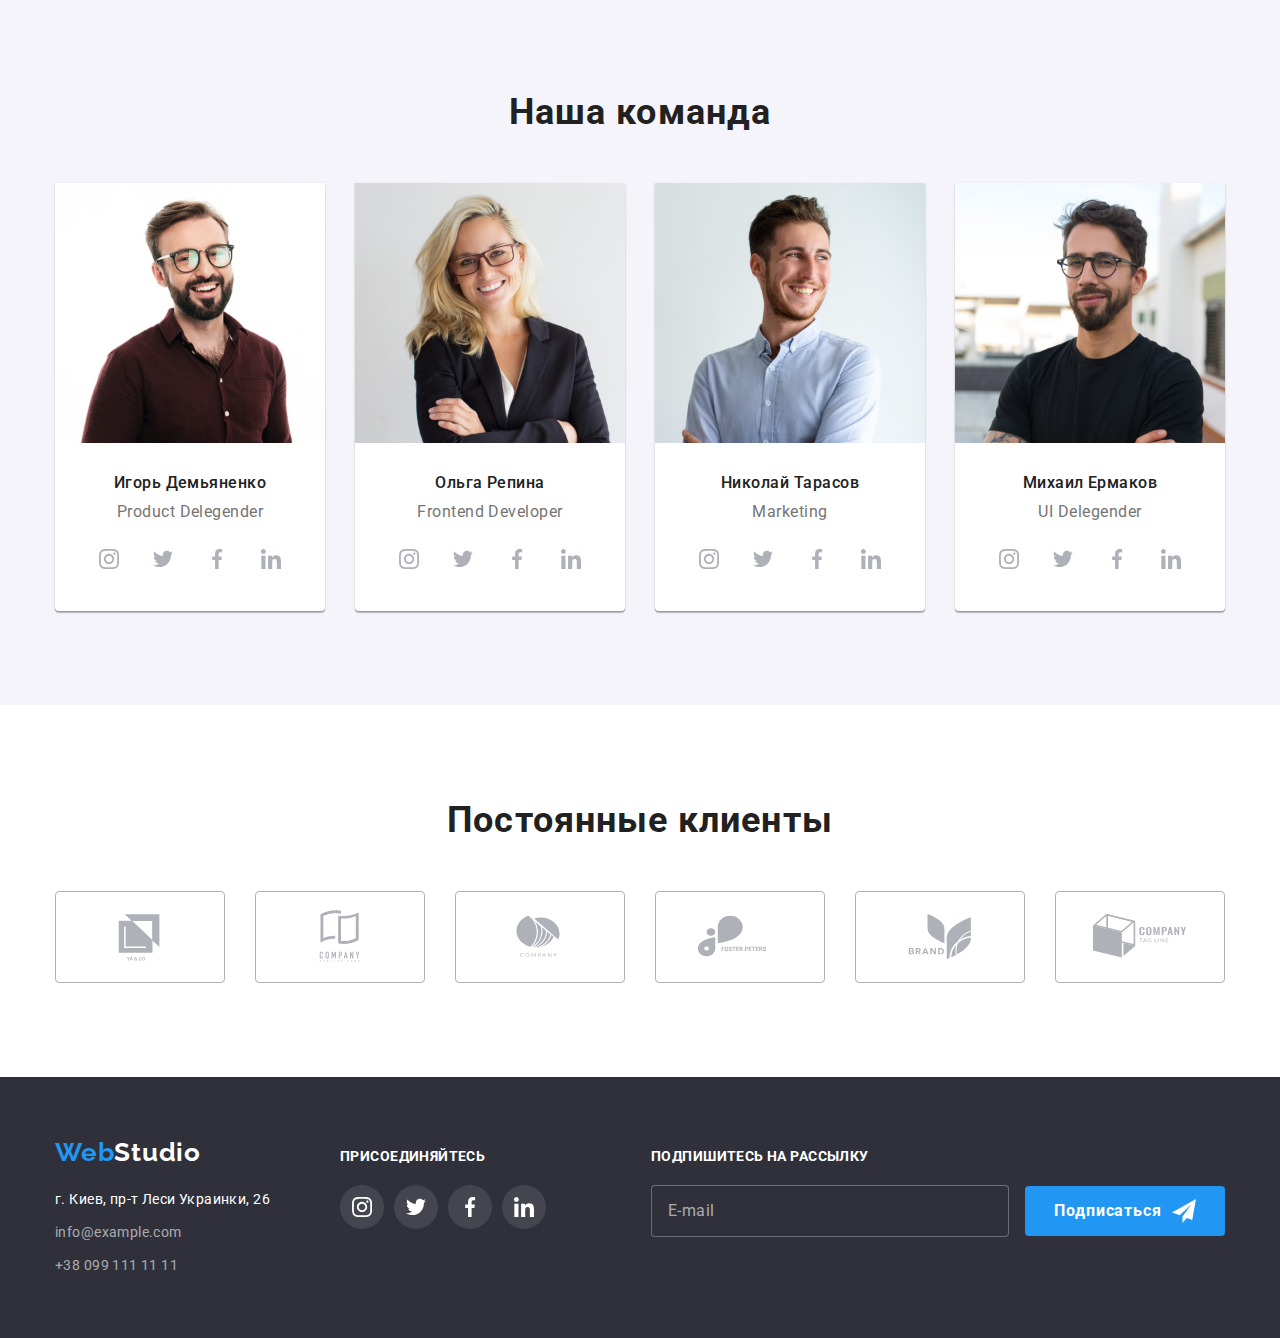
==== commit 67e68641: "add sass" ====
--- a/index.html
+++ b/index.html
@@ -14,7 +14,7 @@
       rel="stylesheet"
       href="https://cdnjs.cloudflare.com/ajax/libs/modern-normalize/1.1.0/modern-normalize.min.css"
     />
-    <link rel="stylesheet" href="./css/styles.css" />
+    <link rel="stylesheet" href="./css/main.min.css" />
     <title>Студия</title>
   </head>
   <body>
--- a/css/main.min.css
+++ b/css/main.min.css
@@ -0,0 +1,2 @@
+p,h1,h2,h3,h4,h5,h6{margin:0}ul{padding-left:0;margin:0}img{display:block}.link{text-decoration:none}.list{list-style:none}.visually-hidden{position:absolute;width:1px;height:1px;margin:-1px;border:0;padding:0;white-space:nowrap;-webkit-clip-path:inset(100%);clip-path:inset(100%);clip:rect(0 0 0 0);overflow:hidden}.logo{font-family:'Raleway';font-weight:700;font-size:26px;line-height:1.19;letter-spacing:0.03em;color:#2196f3}.header__logo{color:#000}.footer__logo{color:#fff}.header{border-bottom:1px solid #ececec;background-color:#fff}.header__container{display:-webkit-box;display:-ms-flexbox;display:flex;-webkit-box-align:center;-ms-flex-align:center;align-items:center}.navigation{margin-left:93px}.navigation__list{display:-webkit-box;display:-ms-flexbox;display:flex}.navigation__item{position:relative}.navigation__item:not(:last-child){margin-right:30px}.navigation__item+.navigation__item{margin-left:50px}.navigation__link{display:block;padding-top:32px;padding-bottom:32px;font-weight:500;font-size:14px;line-height:1.14;letter-spacing:0.02em;color:#212121;-webkit-transition-property:color;transition-property:color;-webkit-transition-duration:250ms;transition-duration:250ms;-webkit-transition-timing-function:cubic-bezier(0.4, 0, 0.2, 1);transition-timing-function:cubic-bezier(0.4, 0, 0.2, 1)}.navigation__link--current{color:#2196f3}.navigation__link:hover,.navigation__link:focus{color:#2196f3}.navigation__link--current::after{content:'';position:absolute;bottom:-1px;left:0;width:100%;height:4px;background-color:#2196f3;border-radius:2px}.header__list{display:-webkit-box;display:-ms-flexbox;display:flex;margin-left:auto}.header__item:not(:last-child){margin-right:30px}.header__link{display:-webkit-box;display:-ms-flexbox;display:flex;-webkit-box-align:center;-ms-flex-align:center;align-items:center;font-weight:500;font-size:14px;line-height:1.14;letter-spacing:0.02em;color:#757575;fill:#757575;-webkit-transition-property:color, fill;transition-property:color, fill;-webkit-transition-duration:250ms;transition-duration:250ms;-webkit-transition-timing-function:cubic-bezier(0.4, 0, 0.2, 1);transition-timing-function:cubic-bezier(0.4, 0, 0.2, 1)}.header__link:hover,.header__link:focus{color:#2196f3;fill:#2196f3}.header__icon{margin-right:10px}body{font-family:Roboto, sans-serif;color:#212121}.section{padding-top:94px;padding-bottom:94px}.container{width:1200px;padding-left:15px;padding-right:15px;margin-left:auto;margin-right:auto}.section__title{margin-bottom:50px;font-weight:700;font-size:36px;line-height:1.17;letter-spacing:0.03em;text-align:center}.button{display:-webkit-inline-box;display:-ms-inline-flexbox;display:inline-flex;-webkit-box-align:center;-ms-flex-align:center;align-items:center;-webkit-box-pack:center;-ms-flex-pack:center;justify-content:center;min-width:200px;min-height:50px;border-radius:4px;border:none;font-family:inherit;font-weight:700;font-size:16px;line-height:1.88;letter-spacing:0.06em;color:#fff;background-color:#2196f3;-webkit-transition-property:background-color, -webkit-box-shadow;transition-property:background-color, -webkit-box-shadow;transition-property:background-color, box-shadow;transition-property:background-color, box-shadow, -webkit-box-shadow;-webkit-transition-duration:250ms;transition-duration:250ms;-webkit-transition-timing-function:cubic-bezier(0.4, 0, 0.2, 1);transition-timing-function:cubic-bezier(0.4, 0, 0.2, 1)}.button:hover,.button:focus{background-color:#188ce8;cursor:pointer;-webkit-box-shadow:0px 4px 4px rgba(0,0,0,0.15);box-shadow:0px 4px 4px rgba(0,0,0,0.15)}.hero{padding-top:200px;padding-bottom:200px;text-align:center;background:#2f303a;max-width:1600px;height:600px;margin-right:auto;margin-left:auto;background-image:-webkit-gradient(linear, left top, right top, from(rgba(47,48,58,0.4)), to(rgba(47,48,58,0.4))),url("../images/img-hero.jpg");background-image:linear-gradient(to right, rgba(47,48,58,0.4), rgba(47,48,58,0.4)),url("../images/img-hero.jpg");background-position:center;background-repeat:no-repeat;background-size:cover}.hero__title{margin-bottom:30px;font-weight:900;font-size:44px;line-height:1.36;letter-spacing:0.06em;color:#fff;text-transform:uppercase}.features__list{display:-webkit-box;display:-ms-flexbox;display:flex}.features__item{width:270px}.features__item:not(:last-child){margin-right:30px}.features__icon-container{display:-webkit-box;display:-ms-flexbox;display:flex;-webkit-box-pack:center;-ms-flex-pack:center;justify-content:center;-webkit-box-align:center;-ms-flex-align:center;align-items:center;height:120px;margin-bottom:30px;background-color:#f5f4fa;border-radius:4px}.features__icon{width:70px;height:70px}.features__title{margin-bottom:10px;font-weight:700;font-size:14px;line-height:1.14;letter-spacing:0.03em;text-transform:uppercase}.features__text{font-size:14px;line-height:1.71;letter-spacing:0.03em;color:#757575}.about{padding-top:0}.about__list{display:-webkit-box;display:-ms-flexbox;display:flex}.about__item:not(:last-child){margin-right:30px}.about__box{position:relative}.about__overlay{position:absolute;bottom:0;left:0;display:-webkit-box;display:-ms-flexbox;display:flex;-webkit-box-pack:center;-ms-flex-pack:center;justify-content:center;-webkit-box-align:center;-ms-flex-align:center;align-items:center;width:100%;height:70px;background-color:rgba(47,48,58,0.8)}.about__label{font-weight:700;font-size:14px;line-height:1.14;letter-spacing:0.03em;text-transform:uppercase;color:#fff}.team{background-color:#f5f4fa}.team__list{display:-webkit-box;display:-ms-flexbox;display:flex;-webkit-box-pack:justify;-ms-flex-pack:justify;justify-content:space-between}.card-member{background-color:#fff;-webkit-box-shadow:0px 1px 3px rgba(0,0,0,0.12),0px 1px 1px rgba(0,0,0,0.14),0px 2px 1px rgba(0,0,0,0.2);box-shadow:0px 1px 3px rgba(0,0,0,0.12),0px 1px 1px rgba(0,0,0,0.14),0px 2px 1px rgba(0,0,0,0.2);border-radius:0px 0px 4px 4px}.card-member__box{padding-top:30px;padding-bottom:30px}.card-member__name{margin-bottom:10px;font-weight:500;font-size:16px;line-height:1.19;letter-spacing:0.03em;text-align:center}.card-member__position{margin-bottom:16px;font-size:16px;line-height:1.19;letter-spacing:0.03em;text-align:center;color:#757575}.card-member__list{display:-webkit-box;display:-ms-flexbox;display:flex;-webkit-box-pack:center;-ms-flex-pack:center;justify-content:center}.card-member__item+.card-member__item{margin-left:10px}.card-member__link{display:-webkit-box;display:-ms-flexbox;display:flex;-webkit-box-pack:center;-ms-flex-pack:center;justify-content:center;-webkit-box-align:center;-ms-flex-align:center;align-items:center;width:44px;height:44px;background-color:#fff;border-radius:50%;fill:#afb1b8;-webkit-transition-property:background-color, fill;transition-property:background-color, fill;-webkit-transition-duration:250ms;transition-duration:250ms;-webkit-transition-timing-function:cubic-bezier(0.4, 0, 0.2, 1);transition-timing-function:cubic-bezier(0.4, 0, 0.2, 1)}.card-member__link:hover,.card-member__link:focus{background-color:#2196f3;fill:#fff}.soc-icon{width:20px;height:20px}.clients__list{display:-webkit-box;display:-ms-flexbox;display:flex;-webkit-box-pack:center;-ms-flex-pack:center;justify-content:center}.clients__item+.clients__item{margin-left:30px}.clients__link{display:-webkit-box;display:-ms-flexbox;display:flex;-webkit-box-pack:center;-ms-flex-pack:center;justify-content:center;-webkit-box-align:center;-ms-flex-align:center;align-items:center;width:170px;height:92px;border:1px solid #afb1b8;border-radius:4px;fill:#afb1b8;-webkit-transition-property:border-color, fill;transition-property:border-color, fill;-webkit-transition-duration:250ms;transition-duration:250ms;-webkit-transition-timing-function:cubic-bezier(0.4, 0, 0.2, 1);transition-timing-function:cubic-bezier(0.4, 0, 0.2, 1)}.clients__link:hover,.clients__link:focus{border-color:#2196f3;fill:#2196f3}.clients__icon{width:106px;height:60px}.backdrop{position:fixed;top:0;left:0;width:100%;height:100%;background-color:rgba(0,0,0,0.2);opacity:1;-webkit-transition:opacity 250ms cubic-bezier(0.4, 0, 0.2, 1);transition:opacity 250ms cubic-bezier(0.4, 0, 0.2, 1)}.backdrop.is-hidden{opacity:0;pointer-events:none}.is-hidden .modal{-webkit-transform:translate(-50%, -50%) scale(0.8);transform:translate(-50%, -50%) scale(0.8)}.modal{position:absolute;top:50%;left:50%;min-width:528px;min-height:581px;background-color:#fff;border-radius:4px;-webkit-box-shadow:0px 1px 3px rgba(0,0,0,0.12),0px 1px 1px rgba(0,0,0,0.14),0px 2px 1px rgba(0,0,0,0.2);box-shadow:0px 1px 3px rgba(0,0,0,0.12),0px 1px 1px rgba(0,0,0,0.14),0px 2px 1px rgba(0,0,0,0.2);-webkit-transform:translate(-50%, -50%) scale(1);transform:translate(-50%, -50%) scale(1);-webkit-transition:-webkit-transform 250ms cubic-bezier(0.4, 0, 0.2, 1);transition:-webkit-transform 250ms cubic-bezier(0.4, 0, 0.2, 1);transition:transform 250ms cubic-bezier(0.4, 0, 0.2, 1);transition:transform 250ms cubic-bezier(0.4, 0, 0.2, 1), -webkit-transform 250ms cubic-bezier(0.4, 0, 0.2, 1)}.close-button{position:absolute;top:8px;right:8px;display:-webkit-box;display:-ms-flexbox;display:flex;-webkit-box-pack:center;-ms-flex-pack:center;justify-content:center;-webkit-box-align:center;-ms-flex-align:center;align-items:center;width:30px;height:30px;background-color:#fff;border:1px solid rgba(0,0,0,0.1);border-radius:50%;-webkit-transition-property:fill;transition-property:fill;-webkit-transition-duration:250ms;transition-duration:250ms;-webkit-transition-timing-function:cubic-bezier(0.4, 0, 0.2, 1);transition-timing-function:cubic-bezier(0.4, 0, 0.2, 1)}.close-button:hover{cursor:pointer;fill:#2196f3}.form{padding:40px}.form__action{display:block;margin-bottom:12px;font-weight:700;font-size:20px;line-height:1.15;text-align:center;letter-spacing:0.03em;color:#212121}.form__field{position:relative;display:-webkit-box;display:-ms-flexbox;display:flex;-webkit-box-orient:vertical;-webkit-box-direction:normal;-ms-flex-direction:column;flex-direction:column;margin-bottom:10px}.form__field--comment{margin-bottom:20px}.form__label{margin-bottom:4px;font-size:12px;line-height:1.17;letter-spacing:0.01em;color:#757575}.form__input{padding:12px 16px 12px 42px;font-size:16px;line-height:1.13;letter-spacing:0.01em;border:1px solid rgba(33,33,33,0.2);border-radius:4px;-webkit-transition-property:border-color;transition-property:border-color;-webkit-transition-duration:250ms;transition-duration:250ms;-webkit-transition-timing-function:cubic-bezier(0.4, 0, 0.2, 1);transition-timing-function:cubic-bezier(0.4, 0, 0.2, 1)}.form__input:focus{outline:none;border:1px solid #2196f3}.form__icon{position:absolute;bottom:13px;left:12px;width:18px;height:18px;-webkit-transition-property:fill;transition-property:fill;-webkit-transition-duration:250ms;transition-duration:250ms;-webkit-transition-timing-function:cubic-bezier(0.4, 0, 0.2, 1);transition-timing-function:cubic-bezier(0.4, 0, 0.2, 1)}.form__input:focus+.form__icon{fill:#2196f3}.form__textarea{padding:12px 16px;resize:none;width:100%;height:120px;font-size:14px;line-height:1.14;letter-spacing:0.01em;border:1px solid rgba(33,33,33,0.2);border-radius:4px;-webkit-transition-property:border-color;transition-property:border-color;-webkit-transition-duration:250ms;transition-duration:250ms;-webkit-transition-timing-function:cubic-bezier(0.4, 0, 0.2, 1);transition-timing-function:cubic-bezier(0.4, 0, 0.2, 1)}.form__textarea:focus{outline:none;border:1px solid #2196f3}.form__textarea::-webkit-input-placeholder{font-size:14px;line-height:1.14;letter-spacing:0.01em;color:rgba(117,117,117,0.5)}.form__textarea:-ms-input-placeholder{font-size:14px;line-height:1.14;letter-spacing:0.01em;color:rgba(117,117,117,0.5)}.form__textarea::-ms-input-placeholder{font-size:14px;line-height:1.14;letter-spacing:0.01em;color:rgba(117,117,117,0.5)}.form__textarea::placeholder{font-size:14px;line-height:1.14;letter-spacing:0.01em;color:rgba(117,117,117,0.5)}.checkbox{-webkit-box-align:center;-ms-flex-align:center;align-items:center;margin-bottom:30px}.checkbox__lable{position:relative;padding-left:24px;font-size:14px;line-height:1.71;letter-spacing:0.03em;color:#757575}.checkbox__icon{position:absolute;top:50%;left:0;-webkit-transform:translateY(-50%);transform:translateY(-50%);width:16px;height:15px}.checkbox__icon--check{-webkit-transition-property:fill;transition-property:fill;-webkit-transition-duration:250ms;transition-duration:250ms;-webkit-transition-timing-function:cubic-bezier(0.4, 0, 0.2, 1);transition-timing-function:cubic-bezier(0.4, 0, 0.2, 1)}.checkbox__icon--checkin{opacity:0;-webkit-transform:translateY(-50%) scale(1.2);transform:translateY(-50%) scale(1.2);-webkit-transition-property:opacity, -webkit-transform;transition-property:opacity, -webkit-transform;transition-property:opacity, transform;transition-property:opacity, transform, -webkit-transform;-webkit-transition-duration:250ms;transition-duration:250ms;-webkit-transition-timing-function:cubic-bezier(0.4, 0, 0.2, 1);transition-timing-function:cubic-bezier(0.4, 0, 0.2, 1)}.checkbox__input:checked ~ .checkbox__icon--checkin{opacity:1;-webkit-transform:translateY(-50%) scale(1);transform:translateY(-50%) scale(1)}.checkbox__input:checked ~ .checkbox__icon--check{fill:#2196f3}.agreement-conditions{color:#2196f3}.submit-button{display:block;margin-left:auto;margin-right:auto}.filter{display:-webkit-box;display:-ms-flexbox;display:flex;-webkit-box-pack:center;-ms-flex-pack:center;justify-content:center;margin-bottom:50px}.filter__item:not(:last-child){margin-right:8px}.filter__btn{padding:6px 22px;border-radius:4px;border:1px solid transparent;font-family:inherit;font-weight:500;font-size:16px;line-height:1.63;text-align:center;letter-spacing:0.03em;color:#212121;background-color:#f5f4fa;-webkit-transition-property:color, background-color, -webkit-box-shadow;transition-property:color, background-color, -webkit-box-shadow;transition-property:color, background-color, box-shadow;transition-property:color, background-color, box-shadow, -webkit-box-shadow;-webkit-transition-duration:250ms;transition-duration:250ms;-webkit-transition-timing-function:cubic-bezier(0.4, 0, 0.2, 1);transition-timing-function:cubic-bezier(0.4, 0, 0.2, 1)}.filter__btn:hover,.filter__btn:focus{cursor:pointer;color:#fff;background-color:#2196f3;-webkit-box-shadow:0px 3px 1px rgba(0,0,0,0.1),0px 1px 2px rgba(0,0,0,0.08),0px 2px 2px rgba(0,0,0,0.12);box-shadow:0px 3px 1px rgba(0,0,0,0.1),0px 1px 2px rgba(0,0,0,0.08),0px 2px 2px rgba(0,0,0,0.12)}.portfolio__list{display:-webkit-box;display:-ms-flexbox;display:flex;-ms-flex-wrap:wrap;flex-wrap:wrap;gap:30px}.portfolio__item{background-color:#fff}.portfolio__link{display:block;-webkit-transition-property:-webkit-box-shadow;transition-property:-webkit-box-shadow;transition-property:box-shadow;transition-property:box-shadow, -webkit-box-shadow;-webkit-transition-duration:250ms;transition-duration:250ms;-webkit-transition-timing-function:cubic-bezier(0.4, 0, 0.2, 1);transition-timing-function:cubic-bezier(0.4, 0, 0.2, 1)}.portfolio__link:hover,.portfolio__link:focus{-webkit-box-shadow:0px 1px 1px rgba(0,0,0,0.12),0px 4px 4px rgba(0,0,0,0.06),1px 4px 6px rgba(0,0,0,0.16);box-shadow:0px 1px 1px rgba(0,0,0,0.12),0px 4px 4px rgba(0,0,0,0.06),1px 4px 6px rgba(0,0,0,0.16)}.portfolio__box{position:relative;overflow:hidden}.portfolio__overlay{position:absolute;bottom:0;left:0;-webkit-transform:translateY(calc(100% + 1px));transform:translateY(calc(100% + 1px));-webkit-transition:-webkit-transform 250ms ease;transition:-webkit-transform 250ms ease;transition:transform 250ms ease;transition:transform 250ms ease, -webkit-transform 250ms ease;display:-webkit-box;display:-ms-flexbox;display:flex;-webkit-box-align:center;-ms-flex-align:center;align-items:center;width:100%;height:100%;background-color:rgba(33,150,243,0.9)}.portfolio__link:hover .portfolio__overlay,.portfolio__link:focus .portfolio__overlay{-webkit-transform:translateY(0);transform:translateY(0)}.portfolio__label{padding:0 24px;font-size:18px;line-height:1.56;letter-spacing:0.03em;color:#fff}.portfolio__description{padding:20px 24px;border:1px solid #eeeeee;border-top:none}.portfolio__title{font-weight:700;font-size:18px;line-height:2;letter-spacing:0.06em;color:#212121}.portfolio__text{margin-top:4px;font-size:16px;line-height:1.88;letter-spacing:0.03em;color:#757575}.footer{padding-top:60px;padding-bottom:60px;background-color:#2f303a}.footer__container{display:-webkit-box;display:-ms-flexbox;display:flex;-webkit-box-align:baseline;-ms-flex-align:baseline;align-items:baseline}.adress{margin-top:20px;font-style:normal}.address__item+.address__item{margin-top:9px}.address__link,.address__mail,.address__tel{font-size:14px;line-height:1.71;letter-spacing:0.03em;color:rgba(255,255,255,0.6)}.address__link{color:#fff}.footer__text{display:block;margin-bottom:20px;font-weight:700;font-size:14px;line-height:1.14;letter-spacing:0.03em;text-transform:uppercase;color:#fff}.join{margin-left:70px}.join__list{display:-webkit-box;display:-ms-flexbox;display:flex;-webkit-box-pack:center;-ms-flex-pack:center;justify-content:center}.join__item+.join__item{margin-left:10px}.join__link{display:-webkit-box;display:-ms-flexbox;display:flex;-webkit-box-pack:center;-ms-flex-pack:center;justify-content:center;-webkit-box-align:center;-ms-flex-align:center;align-items:center;width:44px;height:44px;background-color:rgba(255,255,255,0.1);border-radius:50%;fill:#fff;-webkit-transition-property:background-color;transition-property:background-color;-webkit-transition-duration:250ms;transition-duration:250ms;-webkit-transition-timing-function:cubic-bezier(0.4, 0, 0.2, 1);transition-timing-function:cubic-bezier(0.4, 0, 0.2, 1)}.join__link:hover,.join__link:focus{background-color:#2196f3}.subscribe{margin-left:auto}.subscribe__input{min-width:358px;padding:15px 16px;font-size:16px;line-height:1.25;letter-spacing:0.03em;color:rgba(255,255,255,0.6);border:1px solid rgba(255,255,255,0.3);border-radius:4px;background-color:#2f303a;outline:none}.subscribe__input::-webkit-input-placeholder{font-size:16px;line-height:1.25;letter-spacing:0.03em;color:rgba(255,255,255,0.6)}.subscribe__input:-ms-input-placeholder{font-size:16px;line-height:1.25;letter-spacing:0.03em;color:rgba(255,255,255,0.6)}.subscribe__input::-ms-input-placeholder{font-size:16px;line-height:1.25;letter-spacing:0.03em;color:rgba(255,255,255,0.6)}.subscribe__input::placeholder{font-size:16px;line-height:1.25;letter-spacing:0.03em;color:rgba(255,255,255,0.6)}.sub-button{margin-left:12px}.sub-button__icon{margin-left:10px}
+/*# sourceMappingURL=main.min.css.map */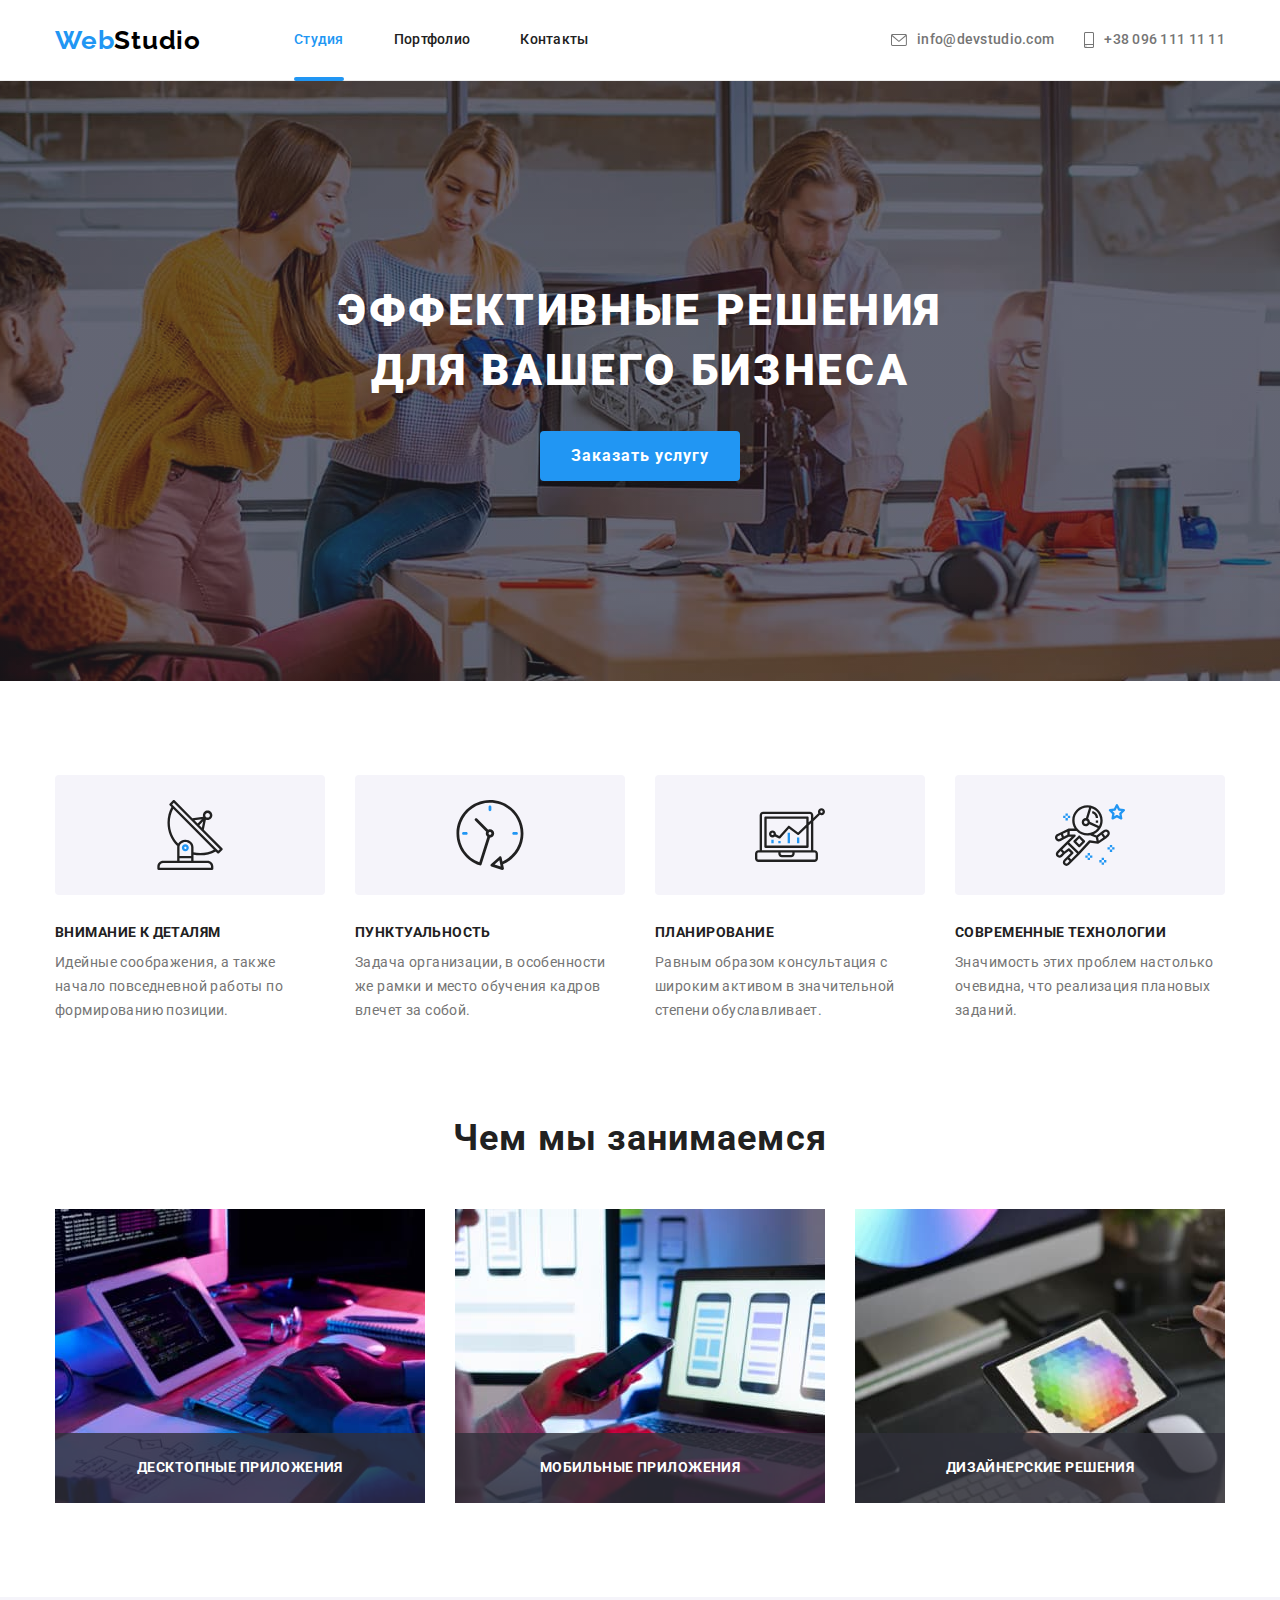
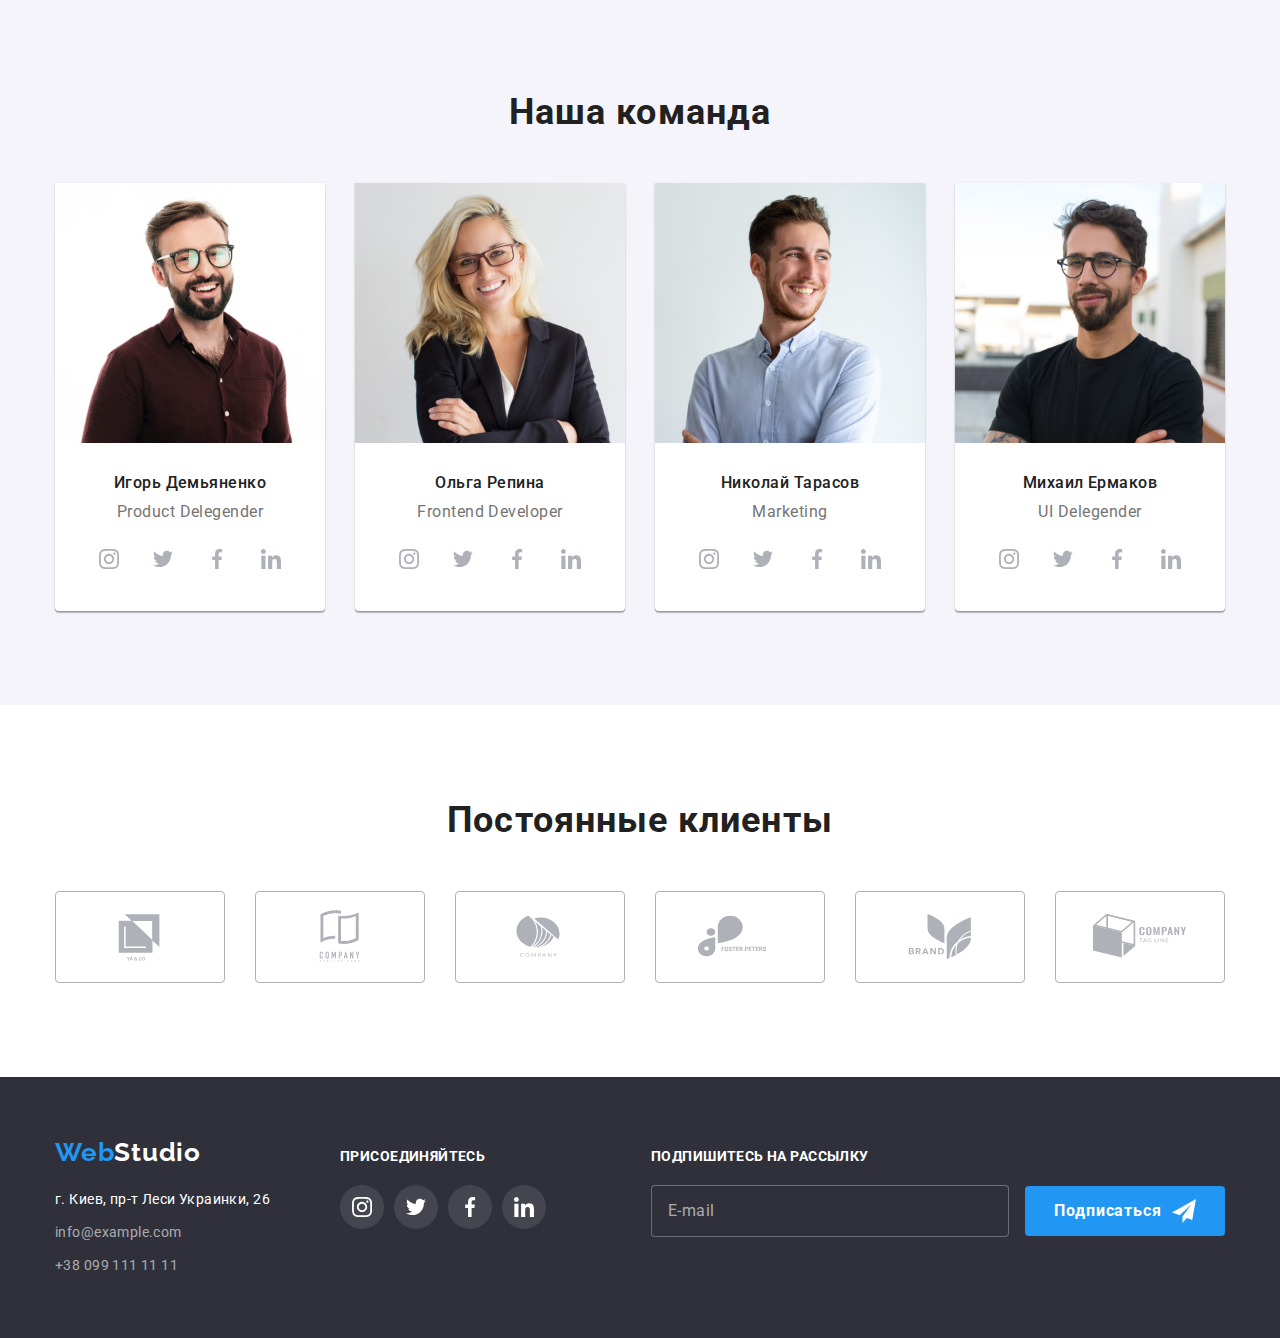
==== commit 29ceb819: "finish fixed" ====
--- a/index.html
+++ b/index.html
@@ -20,40 +20,38 @@
   <body>
     <header class="header">
       <div class="container header__container">
-        <a href="./index.html" class="logo link"
-          >Web<span class="header__logo">Studio</span></a
+        <a href="./index.html" class="logo"
+          >Web<span class="logo--dark">Studio</span></a
         >
         <nav class="navigation">
-          <ul class="navigation__list list">
+          <ul class="navigation__list">
             <li class="navigation__item">
               <a
                 href="./index.html"
-                class="navigation__link navigation__link--current link"
+                class="navigation__link navigation__link--current"
                 >Студия</a
               >
             </li>
             <li class="navigation__item">
-              <a href="./portfolio.html" class="navigation__link link"
-                >Портфолио</a
-              >
+              <a href="./portfolio.html" class="navigation__link">Портфолио</a>
             </li>
             <li class="navigation__item">
-              <a href="" class="navigation__link link">Контакты</a>
+              <a href="" class="navigation__link">Контакты</a>
             </li>
           </ul>
         </nav>
-        <ul class="header__list list">
-          <li class="header__item">
-            <a href="mailto:info@devstudio.com" class="header__link link">
-              <svg class="header__icon" width="16" height="12">
+        <ul class="contacts">
+          <li class="contacts__item">
+            <a href="mailto:info@devstudio.com" class="contacts__link">
+              <svg class="contacts__icon" width="16" height="12">
                 <use href="./images/icons.svg#icon-mail"></use>
               </svg>
               info@devstudio.com</a
             >
           </li>
-          <li class="header__item">
-            <a href="tel:+380961111111" class="header__link link">
-              <svg class="header__icon" width="10" height="16">
+          <li class="contacts__item">
+            <a href="tel:+380961111111" class="contacts__link">
+              <svg class="contacts__icon" width="10" height="16">
                 <use href="./images/icons.svg#icon-smartphone"></use>
               </svg>
               +38 096 111 11 11</a
@@ -74,10 +72,10 @@
           </button>
         </div>
       </section>
-      <section class="features section">
+      <section class="section">
         <div class="container">
           <h2 class="section__title visually-hidden">Наши преимущества</h2>
-          <ul class="features__list list">
+          <ul class="features">
             <li class="features__item">
               <div class="features__icon-container">
                 <svg class="features__icon">
@@ -129,10 +127,10 @@
           </ul>
         </div>
       </section>
-      <section class="about section">
+      <section class="section section--no-padding-top">
         <div class="container">
           <h2 class="section__title">Чем мы занимаемся</h2>
-          <ul class="about__list list">
+          <ul class="about">
             <li class="about__item">
               <div class="about__box">
                 <img
@@ -175,68 +173,66 @@
           </ul>
         </div>
       </section>
-      <section class="team section">
+      <section class="section section--other-bg">
         <div class="container">
           <h2 class="section__title">Наша команда</h2>
-          <ul class="team__list list">
-            <li class="card-member">
+          <ul class="team">
+            <li class="team__item">
               <img
                 src="./images/team/img-worker-1.jpg"
                 alt="фото"
                 width="270"
                 height="260"
-                class="card-member__image"
+                class="team__image"
               />
-              <div class="card-member__box">
-                <h3 class="card-member__name">Игорь Демьяненко</h3>
-                <p class="card-member__position" lang="en">
-                  Product Delegender
-                </p>
-                <ul class="card-member__list list">
-                  <li class="card-member__item">
-                    <a
-                      href=""
-                      class="card-member__link"
-                      target="_blank"
-                      rel="noreferrer noopener"
-                    >
-                      <svg class="soc-icon">
+              <div class="team__box">
+                <h3 class="team__title">Игорь Демьяненко</h3>
+                <p class="team__text" lang="en">Product Delegender</p>
+                <ul class="soc-networks">
+                  <li class="soc-networks__item">
+                    <a
+                      href=""
+                      class="soc-networks__link"
+                      target="_blank"
+                      rel="noreferrer noopener"
+                    >
+                      <svg class="soc-networks__icon">
                         <use href="./images/icons.svg#icon-instagram"></use>
                       </svg>
                     </a>
                   </li>
-                  <li class="card-member__item">
-                    <a
-                      href=""
-                      class="card-member__link"
-                      target="_blank"
-                      rel="noreferrer noopener"
-                    >
-                      <svg class="soc-icon">
+                  <li class="soc-networks__item">
+                    <a
+                      href=""
+                      class="soc-networks__link"
+                      target="_blank"
+                      rel="noreferrer noopener"
+                    >
+                      <svg class="soc-networks__icon">
                         <use href="./images/icons.svg#icon-twitter"></use>
                       </svg>
                     </a>
                   </li>
-                  <li class="card-member__item">
-                    <a
-                      href=""
-                      class="card-member__link"
-                      target="_blank"
-                      rel="noreferrer noopener"
-                    >
-                      <svg class="soc-icon">
+                  <li class="soc-networks__item">
+                    <a
+                      href=""
+                      class="soc-networks__link"
+                      target="_blank"
+                      rel="noreferrer noopener"
+                    >
+                      <svg class="soc-networks__icon">
                         <use href="./images/icons.svg#icon-facebook"></use>
                       </svg>
                     </a>
                   </li>
-                  <li class="card-member__item">
-                    <a
-                      href=""
-                      class="card-member__link"
-                      target="_blank"
-                      rel="noreferrer noopener"
-                    >
-                      <svg class="soc-icon">
+                  <li class="soc-networks__item">
+                    <a
+                      href=""
+                      class="soc-networks__link"
+                      target="_blank"
+                      rel="noreferrer noopener"
+                    >
+                      <svg class="soc-networks__icon">
                         <use href="./images/icons.svg#icon-linkedin"></use>
                       </svg>
                     </a>
@@ -244,64 +240,62 @@
                 </ul>
               </div>
             </li>
-            <li class="card-member">
+            <li class="team__item">
               <img
                 src="./images/team/img-worker-2.jpg"
                 alt="фото"
                 width="270"
                 height="260"
-                class="card-member__image"
+                class="team__image"
               />
-              <div class="card-member__box">
-                <h3 class="card-member__name">Ольга Репина</h3>
-                <p class="card-member__position" lang="en">
-                  Frontend Developer
-                </p>
-                <ul class="card-member__list list">
-                  <li class="card-member__item">
-                    <a
-                      href=""
-                      class="card-member__link"
-                      target="_blank"
-                      rel="noreferrer noopener"
-                    >
-                      <svg class="soc-icon">
+              <div class="team__box">
+                <h3 class="team__title">Ольга Репина</h3>
+                <p class="team__text" lang="en">Frontend Developer</p>
+                <ul class="soc-networks">
+                  <li class="soc-networks__item">
+                    <a
+                      href=""
+                      class="soc-networks__link"
+                      target="_blank"
+                      rel="noreferrer noopener"
+                    >
+                      <svg class="soc-networks__icon">
                         <use href="./images/icons.svg#icon-instagram"></use>
                       </svg>
                     </a>
                   </li>
-                  <li class="card-member__item">
-                    <a
-                      href=""
-                      class="card-member__link"
-                      target="_blank"
-                      rel="noreferrer noopener"
-                    >
-                      <svg class="soc-icon">
+                  <li class="soc-networks__item">
+                    <a
+                      href=""
+                      class="soc-networks__link"
+                      target="_blank"
+                      rel="noreferrer noopener"
+                    >
+                      <svg class="soc-networks__icon">
                         <use href="./images/icons.svg#icon-twitter"></use>
                       </svg>
                     </a>
                   </li>
-                  <li class="card-member__item">
-                    <a
-                      href=""
-                      class="card-member__link"
-                      target="_blank"
-                      rel="noreferrer noopener"
-                    >
-                      <svg class="soc-icon">
+                  <li class="soc-networks__item">
+                    <a
+                      href=""
+                      class="soc-networks__link"
+                      target="_blank"
+                      rel="noreferrer noopener"
+                    >
+                      <svg class="soc-networks__icon">
                         <use href="./images/icons.svg#icon-facebook"></use>
                       </svg>
                     </a>
                   </li>
-                  <li class="card-member__item">
-                    <a
-                      href=""
-                      class="card-member__link"
-                      target="_blank"
-                      rel="noreferrer noopener"
-                    >
-                      <svg class="soc-icon">
+                  <li class="soc-networks__item">
+                    <a
+                      href=""
+                      class="soc-networks__link"
+                      target="_blank"
+                      rel="noreferrer noopener"
+                    >
+                      <svg class="soc-networks__icon">
                         <use href="./images/icons.svg#icon-linkedin"></use>
                       </svg>
                     </a>
@@ -309,62 +303,62 @@
                 </ul>
               </div>
             </li>
-            <li class="card-member">
+            <li class="team__item">
               <img
                 src="./images/team/img-worker-3.jpg"
                 alt="фото"
                 width="270"
                 height="260"
-                class="card-member__image"
+                class="team__image"
               />
-              <div class="card-member__box">
-                <h3 class="card-member__name">Николай Тарасов</h3>
-                <p class="card-member__position" lang="en">Marketing</p>
-                <ul class="card-member__list list">
-                  <li class="card-member__item">
-                    <a
-                      href=""
-                      class="card-member__link"
-                      target="_blank"
-                      rel="noreferrer noopener"
-                    >
-                      <svg class="soc-icon">
+              <div class="team__box">
+                <h3 class="team__title">Николай Тарасов</h3>
+                <p class="team__text" lang="en">Marketing</p>
+                <ul class="soc-networks">
+                  <li class="soc-networks__item">
+                    <a
+                      href=""
+                      class="soc-networks__link"
+                      target="_blank"
+                      rel="noreferrer noopener"
+                    >
+                      <svg class="soc-networks__icon">
                         <use href="./images/icons.svg#icon-instagram"></use>
                       </svg>
                     </a>
                   </li>
-                  <li class="card-member__item">
-                    <a
-                      href=""
-                      class="card-member__link"
-                      target="_blank"
-                      rel="noreferrer noopener"
-                    >
-                      <svg class="soc-icon">
+                  <li class="soc-networks__item">
+                    <a
+                      href=""
+                      class="soc-networks__link"
+                      target="_blank"
+                      rel="noreferrer noopener"
+                    >
+                      <svg class="soc-networks__icon">
                         <use href="./images/icons.svg#icon-twitter"></use>
                       </svg>
                     </a>
                   </li>
-                  <li class="card-member__item">
-                    <a
-                      href=""
-                      class="card-member__link"
-                      target="_blank"
-                      rel="noreferrer noopener"
-                    >
-                      <svg class="soc-icon">
+                  <li class="soc-networks__item">
+                    <a
+                      href=""
+                      class="soc-networks__link"
+                      target="_blank"
+                      rel="noreferrer noopener"
+                    >
+                      <svg class="soc-networks__icon">
                         <use href="./images/icons.svg#icon-facebook"></use>
                       </svg>
                     </a>
                   </li>
-                  <li class="card-member__item">
-                    <a
-                      href=""
-                      class="card-member__link"
-                      target="_blank"
-                      rel="noreferrer noopener"
-                    >
-                      <svg class="soc-icon">
+                  <li class="soc-networks__item">
+                    <a
+                      href=""
+                      class="soc-networks__link"
+                      target="_blank"
+                      rel="noreferrer noopener"
+                    >
+                      <svg class="soc-networks__icon">
                         <use href="./images/icons.svg#icon-linkedin"></use>
                       </svg>
                     </a>
@@ -372,62 +366,62 @@
                 </ul>
               </div>
             </li>
-            <li class="card-member">
+            <li class="team__item">
               <img
                 src="./images/team/img-worker-4.jpg"
                 alt="фото"
                 width="270"
                 height="260"
-                class="card-member__image"
+                class="team__image"
               />
-              <div class="card-member__box">
-                <h3 class="card-member__name">Михаил Ермаков</h3>
-                <p class="card-member__position" lang="en">UI Delegender</p>
-                <ul class="card-member__list list">
-                  <li class="card-member__item">
-                    <a
-                      href=""
-                      class="card-member__link"
-                      target="_blank"
-                      rel="noreferrer noopener"
-                    >
-                      <svg class="soc-icon">
+              <div class="team__box">
+                <h3 class="team__title">Михаил Ермаков</h3>
+                <p class="team__text" lang="en">UI Delegender</p>
+                <ul class="soc-networks">
+                  <li class="soc-networks__item">
+                    <a
+                      href=""
+                      class="soc-networks__link"
+                      target="_blank"
+                      rel="noreferrer noopener"
+                    >
+                      <svg class="soc-networks__icon">
                         <use href="./images/icons.svg#icon-instagram"></use>
                       </svg>
                     </a>
                   </li>
-                  <li class="card-member__item">
-                    <a
-                      href=""
-                      class="card-member__link"
-                      target="_blank"
-                      rel="noreferrer noopener"
-                    >
-                      <svg class="soc-icon">
+                  <li class="soc-networks__item">
+                    <a
+                      href=""
+                      class="soc-networks__link"
+                      target="_blank"
+                      rel="noreferrer noopener"
+                    >
+                      <svg class="soc-networks__icon">
                         <use href="./images/icons.svg#icon-twitter"></use>
                       </svg>
                     </a>
                   </li>
-                  <li class="card-member__item">
-                    <a
-                      href=""
-                      class="card-member__link"
-                      target="_blank"
-                      rel="noreferrer noopener"
-                    >
-                      <svg class="soc-icon">
+                  <li class="soc-networks__item">
+                    <a
+                      href=""
+                      class="soc-networks__link"
+                      target="_blank"
+                      rel="noreferrer noopener"
+                    >
+                      <svg class="soc-networks__icon">
                         <use href="./images/icons.svg#icon-facebook"></use>
                       </svg>
                     </a>
                   </li>
-                  <li class="card-member__item">
-                    <a
-                      href=""
-                      class="card-member__link"
-                      target="_blank"
-                      rel="noreferrer noopener"
-                    >
-                      <svg class="soc-icon">
+                  <li class="soc-networks__item">
+                    <a
+                      href=""
+                      class="soc-networks__link"
+                      target="_blank"
+                      rel="noreferrer noopener"
+                    >
+                      <svg class="soc-networks__icon">
                         <use href="./images/icons.svg#icon-linkedin"></use>
                       </svg>
                     </a>
@@ -438,10 +432,10 @@
           </ul>
         </div>
       </section>
-      <section class="clients section">
+      <section class="section">
         <div class="container">
           <h2 class="section__title">Постоянные клиенты</h2>
-          <ul class="clients__list list">
+          <ul class="clients">
             <li class="clients__item">
               <a
                 href=""
@@ -527,27 +521,33 @@
           </svg>
         </button>
         <form class="form" autocomplete="off">
-          <b class="form__action">Оставьте свои данные, мы вам перезвоним</b>
+          <b class="form__title">Оставьте свои данные, мы вам перезвоним</b>
           <div class="form__field">
             <label for="name" class="form__label">Имя</label>
-            <input type="text" name="name" id="name" class="form__input" />
-            <svg class="form__icon">
-              <use href="./images/icons.svg#icon-person"></use>
-            </svg>
+            <div class="form__input-wrap">
+              <input type="text" name="name" id="name" class="form__input" />
+              <svg class="form__icon">
+                <use href="./images/icons.svg#icon-person"></use>
+              </svg>
+            </div>
           </div>
           <div class="form__field">
             <label for="tel" class="form__label">Телефон</label>
-            <input type="tel" name="tel" id="tel" class="form__input" />
-            <svg class="form__icon">
-              <use href="./images/icons.svg#icon-phone"></use>
-            </svg>
+            <div class="form__input-wrap">
+              <input type="tel" name="tel" id="tel" class="form__input" />
+              <svg class="form__icon">
+                <use href="./images/icons.svg#icon-phone"></use>
+              </svg>
+            </div>
           </div>
           <div class="form__field">
             <label for="mail" class="form__label">Почта</label>
-            <input type="email" name="mail" id="mail" class="form__input" />
-            <svg class="form__icon">
-              <use href="./images/icons.svg#icon-email"></use>
-            </svg>
+            <div class="form__input-wrap">
+              <input type="email" name="mail" id="mail" class="form__input" />
+              <svg class="form__icon">
+                <use href="./images/icons.svg#icon-email"></use>
+              </svg>
+            </div>
           </div>
           <div class="form__field form__field--comment">
             <label for="comment" class="form__label">Комментарий</label>
@@ -584,28 +584,28 @@
 
     <footer class="footer">
       <div class="container footer__container">
-        <div class="contacts">
-          <a href="./index.html" class="logo link"
-            >Web<span class="footer__logo">Studio</span></a
+        <div class="footer__box">
+          <a href="./index.html" class="logo"
+            >Web<span class="logo--light">Studio</span></a
           >
           <address class="adress">
-            <ul class="address__list list">
+            <ul class="address__list">
               <li class="address__item">
                 <a
                   href="https://goo.gl/maps/VNFser5c9RtYqJdY7"
-                  class="address__link link"
+                  class="address__link address__link--light"
                   target="_blank"
                   rel="noreferrer noopener"
                   >г. Киев, пр-т Леси Украинки, 26</a
                 >
               </li>
               <li class="address__item">
-                <a href="mailto:info@example.com" class="address__mail link"
+                <a href="mailto:info@example.com" class="address__link"
                   >info@example.com</a
                 >
               </li>
               <li class="address__item">
-                <a href="tel:+380991111111" class="address__tel link"
+                <a href="tel:+380991111111" class="address__link"
                   >+38 099 111 11 11</a
                 >
               </li>
@@ -614,51 +614,51 @@
         </div>
         <div class="join">
           <p class="footer__text">Присоединяйтесь</p>
-          <ul class="join__list list">
-            <li class="join__item">
-              <a
-                href=""
-                class="join__link"
-                target="_blank"
-                rel="noreferrer noopener"
-              >
-                <svg class="soc-icon">
+          <ul class="soc-networks">
+            <li class="soc-networks__item">
+              <a
+                href=""
+                class="soc-networks__link soc-networks__link--white"
+                target="_blank"
+                rel="noreferrer noopener"
+              >
+                <svg class="soc-networks__icon">
                   <use href="./images/icons.svg#icon-instagram"></use>
                 </svg>
               </a>
             </li>
-            <li class="join__item">
-              <a
-                href=""
-                class="join__link"
-                target="_blank"
-                rel="noreferrer noopener"
-              >
-                <svg class="soc-icon">
+            <li class="soc-networks__item">
+              <a
+                href=""
+                class="soc-networks__link soc-networks__link--white"
+                target="_blank"
+                rel="noreferrer noopener"
+              >
+                <svg class="soc-networks__icon">
                   <use href="./images/icons.svg#icon-twitter"></use>
                 </svg>
               </a>
             </li>
-            <li class="join__item">
-              <a
-                href=""
-                class="join__link"
-                target="_blank"
-                rel="noreferrer noopener"
-              >
-                <svg class="soc-icon">
+            <li class="soc-networks__item">
+              <a
+                href=""
+                class="soc-networks__link soc-networks__link--white"
+                target="_blank"
+                rel="noreferrer noopener"
+              >
+                <svg class="soc-networks__icon">
                   <use href="./images/icons.svg#icon-facebook"></use>
                 </svg>
               </a>
             </li>
-            <li class="join__item">
-              <a
-                href=""
-                class="join__link"
-                target="_blank"
-                rel="noreferrer noopener"
-              >
-                <svg class="soc-icon">
+            <li class="soc-networks__item">
+              <a
+                href=""
+                class="soc-networks__link soc-networks__link--white"
+                target="_blank"
+                rel="noreferrer noopener"
+              >
+                <svg class="soc-networks__icon">
                   <use href="./images/icons.svg#icon-linkedin"></use>
                 </svg>
               </a>
--- a/css/main.min.css
+++ b/css/main.min.css
@@ -1,2 +1,2 @@
-p,h1,h2,h3,h4,h5,h6{margin:0}ul{padding-left:0;margin:0}img{display:block}.link{text-decoration:none}.list{list-style:none}.visually-hidden{position:absolute;width:1px;height:1px;margin:-1px;border:0;padding:0;white-space:nowrap;-webkit-clip-path:inset(100%);clip-path:inset(100%);clip:rect(0 0 0 0);overflow:hidden}.logo{font-family:'Raleway';font-weight:700;font-size:26px;line-height:1.19;letter-spacing:0.03em;color:#2196f3}.header__logo{color:#000}.footer__logo{color:#fff}.header{border-bottom:1px solid #ececec;background-color:#fff}.header__container{display:-webkit-box;display:-ms-flexbox;display:flex;-webkit-box-align:center;-ms-flex-align:center;align-items:center}.navigation{margin-left:93px}.navigation__list{display:-webkit-box;display:-ms-flexbox;display:flex}.navigation__item{position:relative}.navigation__item:not(:last-child){margin-right:30px}.navigation__item+.navigation__item{margin-left:50px}.navigation__link{display:block;padding-top:32px;padding-bottom:32px;font-weight:500;font-size:14px;line-height:1.14;letter-spacing:0.02em;color:#212121;-webkit-transition-property:color;transition-property:color;-webkit-transition-duration:250ms;transition-duration:250ms;-webkit-transition-timing-function:cubic-bezier(0.4, 0, 0.2, 1);transition-timing-function:cubic-bezier(0.4, 0, 0.2, 1)}.navigation__link--current{color:#2196f3}.navigation__link:hover,.navigation__link:focus{color:#2196f3}.navigation__link--current::after{content:'';position:absolute;bottom:-1px;left:0;width:100%;height:4px;background-color:#2196f3;border-radius:2px}.header__list{display:-webkit-box;display:-ms-flexbox;display:flex;margin-left:auto}.header__item:not(:last-child){margin-right:30px}.header__link{display:-webkit-box;display:-ms-flexbox;display:flex;-webkit-box-align:center;-ms-flex-align:center;align-items:center;font-weight:500;font-size:14px;line-height:1.14;letter-spacing:0.02em;color:#757575;fill:#757575;-webkit-transition-property:color, fill;transition-property:color, fill;-webkit-transition-duration:250ms;transition-duration:250ms;-webkit-transition-timing-function:cubic-bezier(0.4, 0, 0.2, 1);transition-timing-function:cubic-bezier(0.4, 0, 0.2, 1)}.header__link:hover,.header__link:focus{color:#2196f3;fill:#2196f3}.header__icon{margin-right:10px}body{font-family:Roboto, sans-serif;color:#212121}.section{padding-top:94px;padding-bottom:94px}.container{width:1200px;padding-left:15px;padding-right:15px;margin-left:auto;margin-right:auto}.section__title{margin-bottom:50px;font-weight:700;font-size:36px;line-height:1.17;letter-spacing:0.03em;text-align:center}.button{display:-webkit-inline-box;display:-ms-inline-flexbox;display:inline-flex;-webkit-box-align:center;-ms-flex-align:center;align-items:center;-webkit-box-pack:center;-ms-flex-pack:center;justify-content:center;min-width:200px;min-height:50px;border-radius:4px;border:none;font-family:inherit;font-weight:700;font-size:16px;line-height:1.88;letter-spacing:0.06em;color:#fff;background-color:#2196f3;-webkit-transition-property:background-color, -webkit-box-shadow;transition-property:background-color, -webkit-box-shadow;transition-property:background-color, box-shadow;transition-property:background-color, box-shadow, -webkit-box-shadow;-webkit-transition-duration:250ms;transition-duration:250ms;-webkit-transition-timing-function:cubic-bezier(0.4, 0, 0.2, 1);transition-timing-function:cubic-bezier(0.4, 0, 0.2, 1)}.button:hover,.button:focus{background-color:#188ce8;cursor:pointer;-webkit-box-shadow:0px 4px 4px rgba(0,0,0,0.15);box-shadow:0px 4px 4px rgba(0,0,0,0.15)}.hero{padding-top:200px;padding-bottom:200px;text-align:center;background:#2f303a;max-width:1600px;height:600px;margin-right:auto;margin-left:auto;background-image:-webkit-gradient(linear, left top, right top, from(rgba(47,48,58,0.4)), to(rgba(47,48,58,0.4))),url("../images/img-hero.jpg");background-image:linear-gradient(to right, rgba(47,48,58,0.4), rgba(47,48,58,0.4)),url("../images/img-hero.jpg");background-position:center;background-repeat:no-repeat;background-size:cover}.hero__title{margin-bottom:30px;font-weight:900;font-size:44px;line-height:1.36;letter-spacing:0.06em;color:#fff;text-transform:uppercase}.features__list{display:-webkit-box;display:-ms-flexbox;display:flex}.features__item{width:270px}.features__item:not(:last-child){margin-right:30px}.features__icon-container{display:-webkit-box;display:-ms-flexbox;display:flex;-webkit-box-pack:center;-ms-flex-pack:center;justify-content:center;-webkit-box-align:center;-ms-flex-align:center;align-items:center;height:120px;margin-bottom:30px;background-color:#f5f4fa;border-radius:4px}.features__icon{width:70px;height:70px}.features__title{margin-bottom:10px;font-weight:700;font-size:14px;line-height:1.14;letter-spacing:0.03em;text-transform:uppercase}.features__text{font-size:14px;line-height:1.71;letter-spacing:0.03em;color:#757575}.about{padding-top:0}.about__list{display:-webkit-box;display:-ms-flexbox;display:flex}.about__item:not(:last-child){margin-right:30px}.about__box{position:relative}.about__overlay{position:absolute;bottom:0;left:0;display:-webkit-box;display:-ms-flexbox;display:flex;-webkit-box-pack:center;-ms-flex-pack:center;justify-content:center;-webkit-box-align:center;-ms-flex-align:center;align-items:center;width:100%;height:70px;background-color:rgba(47,48,58,0.8)}.about__label{font-weight:700;font-size:14px;line-height:1.14;letter-spacing:0.03em;text-transform:uppercase;color:#fff}.team{background-color:#f5f4fa}.team__list{display:-webkit-box;display:-ms-flexbox;display:flex;-webkit-box-pack:justify;-ms-flex-pack:justify;justify-content:space-between}.card-member{background-color:#fff;-webkit-box-shadow:0px 1px 3px rgba(0,0,0,0.12),0px 1px 1px rgba(0,0,0,0.14),0px 2px 1px rgba(0,0,0,0.2);box-shadow:0px 1px 3px rgba(0,0,0,0.12),0px 1px 1px rgba(0,0,0,0.14),0px 2px 1px rgba(0,0,0,0.2);border-radius:0px 0px 4px 4px}.card-member__box{padding-top:30px;padding-bottom:30px}.card-member__name{margin-bottom:10px;font-weight:500;font-size:16px;line-height:1.19;letter-spacing:0.03em;text-align:center}.card-member__position{margin-bottom:16px;font-size:16px;line-height:1.19;letter-spacing:0.03em;text-align:center;color:#757575}.card-member__list{display:-webkit-box;display:-ms-flexbox;display:flex;-webkit-box-pack:center;-ms-flex-pack:center;justify-content:center}.card-member__item+.card-member__item{margin-left:10px}.card-member__link{display:-webkit-box;display:-ms-flexbox;display:flex;-webkit-box-pack:center;-ms-flex-pack:center;justify-content:center;-webkit-box-align:center;-ms-flex-align:center;align-items:center;width:44px;height:44px;background-color:#fff;border-radius:50%;fill:#afb1b8;-webkit-transition-property:background-color, fill;transition-property:background-color, fill;-webkit-transition-duration:250ms;transition-duration:250ms;-webkit-transition-timing-function:cubic-bezier(0.4, 0, 0.2, 1);transition-timing-function:cubic-bezier(0.4, 0, 0.2, 1)}.card-member__link:hover,.card-member__link:focus{background-color:#2196f3;fill:#fff}.soc-icon{width:20px;height:20px}.clients__list{display:-webkit-box;display:-ms-flexbox;display:flex;-webkit-box-pack:center;-ms-flex-pack:center;justify-content:center}.clients__item+.clients__item{margin-left:30px}.clients__link{display:-webkit-box;display:-ms-flexbox;display:flex;-webkit-box-pack:center;-ms-flex-pack:center;justify-content:center;-webkit-box-align:center;-ms-flex-align:center;align-items:center;width:170px;height:92px;border:1px solid #afb1b8;border-radius:4px;fill:#afb1b8;-webkit-transition-property:border-color, fill;transition-property:border-color, fill;-webkit-transition-duration:250ms;transition-duration:250ms;-webkit-transition-timing-function:cubic-bezier(0.4, 0, 0.2, 1);transition-timing-function:cubic-bezier(0.4, 0, 0.2, 1)}.clients__link:hover,.clients__link:focus{border-color:#2196f3;fill:#2196f3}.clients__icon{width:106px;height:60px}.backdrop{position:fixed;top:0;left:0;width:100%;height:100%;background-color:rgba(0,0,0,0.2);opacity:1;-webkit-transition:opacity 250ms cubic-bezier(0.4, 0, 0.2, 1);transition:opacity 250ms cubic-bezier(0.4, 0, 0.2, 1)}.backdrop.is-hidden{opacity:0;pointer-events:none}.is-hidden .modal{-webkit-transform:translate(-50%, -50%) scale(0.8);transform:translate(-50%, -50%) scale(0.8)}.modal{position:absolute;top:50%;left:50%;min-width:528px;min-height:581px;background-color:#fff;border-radius:4px;-webkit-box-shadow:0px 1px 3px rgba(0,0,0,0.12),0px 1px 1px rgba(0,0,0,0.14),0px 2px 1px rgba(0,0,0,0.2);box-shadow:0px 1px 3px rgba(0,0,0,0.12),0px 1px 1px rgba(0,0,0,0.14),0px 2px 1px rgba(0,0,0,0.2);-webkit-transform:translate(-50%, -50%) scale(1);transform:translate(-50%, -50%) scale(1);-webkit-transition:-webkit-transform 250ms cubic-bezier(0.4, 0, 0.2, 1);transition:-webkit-transform 250ms cubic-bezier(0.4, 0, 0.2, 1);transition:transform 250ms cubic-bezier(0.4, 0, 0.2, 1);transition:transform 250ms cubic-bezier(0.4, 0, 0.2, 1), -webkit-transform 250ms cubic-bezier(0.4, 0, 0.2, 1)}.close-button{position:absolute;top:8px;right:8px;display:-webkit-box;display:-ms-flexbox;display:flex;-webkit-box-pack:center;-ms-flex-pack:center;justify-content:center;-webkit-box-align:center;-ms-flex-align:center;align-items:center;width:30px;height:30px;background-color:#fff;border:1px solid rgba(0,0,0,0.1);border-radius:50%;-webkit-transition-property:fill;transition-property:fill;-webkit-transition-duration:250ms;transition-duration:250ms;-webkit-transition-timing-function:cubic-bezier(0.4, 0, 0.2, 1);transition-timing-function:cubic-bezier(0.4, 0, 0.2, 1)}.close-button:hover{cursor:pointer;fill:#2196f3}.form{padding:40px}.form__action{display:block;margin-bottom:12px;font-weight:700;font-size:20px;line-height:1.15;text-align:center;letter-spacing:0.03em;color:#212121}.form__field{position:relative;display:-webkit-box;display:-ms-flexbox;display:flex;-webkit-box-orient:vertical;-webkit-box-direction:normal;-ms-flex-direction:column;flex-direction:column;margin-bottom:10px}.form__field--comment{margin-bottom:20px}.form__label{margin-bottom:4px;font-size:12px;line-height:1.17;letter-spacing:0.01em;color:#757575}.form__input{padding:12px 16px 12px 42px;font-size:16px;line-height:1.13;letter-spacing:0.01em;border:1px solid rgba(33,33,33,0.2);border-radius:4px;-webkit-transition-property:border-color;transition-property:border-color;-webkit-transition-duration:250ms;transition-duration:250ms;-webkit-transition-timing-function:cubic-bezier(0.4, 0, 0.2, 1);transition-timing-function:cubic-bezier(0.4, 0, 0.2, 1)}.form__input:focus{outline:none;border:1px solid #2196f3}.form__icon{position:absolute;bottom:13px;left:12px;width:18px;height:18px;-webkit-transition-property:fill;transition-property:fill;-webkit-transition-duration:250ms;transition-duration:250ms;-webkit-transition-timing-function:cubic-bezier(0.4, 0, 0.2, 1);transition-timing-function:cubic-bezier(0.4, 0, 0.2, 1)}.form__input:focus+.form__icon{fill:#2196f3}.form__textarea{padding:12px 16px;resize:none;width:100%;height:120px;font-size:14px;line-height:1.14;letter-spacing:0.01em;border:1px solid rgba(33,33,33,0.2);border-radius:4px;-webkit-transition-property:border-color;transition-property:border-color;-webkit-transition-duration:250ms;transition-duration:250ms;-webkit-transition-timing-function:cubic-bezier(0.4, 0, 0.2, 1);transition-timing-function:cubic-bezier(0.4, 0, 0.2, 1)}.form__textarea:focus{outline:none;border:1px solid #2196f3}.form__textarea::-webkit-input-placeholder{font-size:14px;line-height:1.14;letter-spacing:0.01em;color:rgba(117,117,117,0.5)}.form__textarea:-ms-input-placeholder{font-size:14px;line-height:1.14;letter-spacing:0.01em;color:rgba(117,117,117,0.5)}.form__textarea::-ms-input-placeholder{font-size:14px;line-height:1.14;letter-spacing:0.01em;color:rgba(117,117,117,0.5)}.form__textarea::placeholder{font-size:14px;line-height:1.14;letter-spacing:0.01em;color:rgba(117,117,117,0.5)}.checkbox{-webkit-box-align:center;-ms-flex-align:center;align-items:center;margin-bottom:30px}.checkbox__lable{position:relative;padding-left:24px;font-size:14px;line-height:1.71;letter-spacing:0.03em;color:#757575}.checkbox__icon{position:absolute;top:50%;left:0;-webkit-transform:translateY(-50%);transform:translateY(-50%);width:16px;height:15px}.checkbox__icon--check{-webkit-transition-property:fill;transition-property:fill;-webkit-transition-duration:250ms;transition-duration:250ms;-webkit-transition-timing-function:cubic-bezier(0.4, 0, 0.2, 1);transition-timing-function:cubic-bezier(0.4, 0, 0.2, 1)}.checkbox__icon--checkin{opacity:0;-webkit-transform:translateY(-50%) scale(1.2);transform:translateY(-50%) scale(1.2);-webkit-transition-property:opacity, -webkit-transform;transition-property:opacity, -webkit-transform;transition-property:opacity, transform;transition-property:opacity, transform, -webkit-transform;-webkit-transition-duration:250ms;transition-duration:250ms;-webkit-transition-timing-function:cubic-bezier(0.4, 0, 0.2, 1);transition-timing-function:cubic-bezier(0.4, 0, 0.2, 1)}.checkbox__input:checked ~ .checkbox__icon--checkin{opacity:1;-webkit-transform:translateY(-50%) scale(1);transform:translateY(-50%) scale(1)}.checkbox__input:checked ~ .checkbox__icon--check{fill:#2196f3}.agreement-conditions{color:#2196f3}.submit-button{display:block;margin-left:auto;margin-right:auto}.filter{display:-webkit-box;display:-ms-flexbox;display:flex;-webkit-box-pack:center;-ms-flex-pack:center;justify-content:center;margin-bottom:50px}.filter__item:not(:last-child){margin-right:8px}.filter__btn{padding:6px 22px;border-radius:4px;border:1px solid transparent;font-family:inherit;font-weight:500;font-size:16px;line-height:1.63;text-align:center;letter-spacing:0.03em;color:#212121;background-color:#f5f4fa;-webkit-transition-property:color, background-color, -webkit-box-shadow;transition-property:color, background-color, -webkit-box-shadow;transition-property:color, background-color, box-shadow;transition-property:color, background-color, box-shadow, -webkit-box-shadow;-webkit-transition-duration:250ms;transition-duration:250ms;-webkit-transition-timing-function:cubic-bezier(0.4, 0, 0.2, 1);transition-timing-function:cubic-bezier(0.4, 0, 0.2, 1)}.filter__btn:hover,.filter__btn:focus{cursor:pointer;color:#fff;background-color:#2196f3;-webkit-box-shadow:0px 3px 1px rgba(0,0,0,0.1),0px 1px 2px rgba(0,0,0,0.08),0px 2px 2px rgba(0,0,0,0.12);box-shadow:0px 3px 1px rgba(0,0,0,0.1),0px 1px 2px rgba(0,0,0,0.08),0px 2px 2px rgba(0,0,0,0.12)}.portfolio__list{display:-webkit-box;display:-ms-flexbox;display:flex;-ms-flex-wrap:wrap;flex-wrap:wrap;gap:30px}.portfolio__item{background-color:#fff}.portfolio__link{display:block;-webkit-transition-property:-webkit-box-shadow;transition-property:-webkit-box-shadow;transition-property:box-shadow;transition-property:box-shadow, -webkit-box-shadow;-webkit-transition-duration:250ms;transition-duration:250ms;-webkit-transition-timing-function:cubic-bezier(0.4, 0, 0.2, 1);transition-timing-function:cubic-bezier(0.4, 0, 0.2, 1)}.portfolio__link:hover,.portfolio__link:focus{-webkit-box-shadow:0px 1px 1px rgba(0,0,0,0.12),0px 4px 4px rgba(0,0,0,0.06),1px 4px 6px rgba(0,0,0,0.16);box-shadow:0px 1px 1px rgba(0,0,0,0.12),0px 4px 4px rgba(0,0,0,0.06),1px 4px 6px rgba(0,0,0,0.16)}.portfolio__box{position:relative;overflow:hidden}.portfolio__overlay{position:absolute;bottom:0;left:0;-webkit-transform:translateY(calc(100% + 1px));transform:translateY(calc(100% + 1px));-webkit-transition:-webkit-transform 250ms ease;transition:-webkit-transform 250ms ease;transition:transform 250ms ease;transition:transform 250ms ease, -webkit-transform 250ms ease;display:-webkit-box;display:-ms-flexbox;display:flex;-webkit-box-align:center;-ms-flex-align:center;align-items:center;width:100%;height:100%;background-color:rgba(33,150,243,0.9)}.portfolio__link:hover .portfolio__overlay,.portfolio__link:focus .portfolio__overlay{-webkit-transform:translateY(0);transform:translateY(0)}.portfolio__label{padding:0 24px;font-size:18px;line-height:1.56;letter-spacing:0.03em;color:#fff}.portfolio__description{padding:20px 24px;border:1px solid #eeeeee;border-top:none}.portfolio__title{font-weight:700;font-size:18px;line-height:2;letter-spacing:0.06em;color:#212121}.portfolio__text{margin-top:4px;font-size:16px;line-height:1.88;letter-spacing:0.03em;color:#757575}.footer{padding-top:60px;padding-bottom:60px;background-color:#2f303a}.footer__container{display:-webkit-box;display:-ms-flexbox;display:flex;-webkit-box-align:baseline;-ms-flex-align:baseline;align-items:baseline}.adress{margin-top:20px;font-style:normal}.address__item+.address__item{margin-top:9px}.address__link,.address__mail,.address__tel{font-size:14px;line-height:1.71;letter-spacing:0.03em;color:rgba(255,255,255,0.6)}.address__link{color:#fff}.footer__text{display:block;margin-bottom:20px;font-weight:700;font-size:14px;line-height:1.14;letter-spacing:0.03em;text-transform:uppercase;color:#fff}.join{margin-left:70px}.join__list{display:-webkit-box;display:-ms-flexbox;display:flex;-webkit-box-pack:center;-ms-flex-pack:center;justify-content:center}.join__item+.join__item{margin-left:10px}.join__link{display:-webkit-box;display:-ms-flexbox;display:flex;-webkit-box-pack:center;-ms-flex-pack:center;justify-content:center;-webkit-box-align:center;-ms-flex-align:center;align-items:center;width:44px;height:44px;background-color:rgba(255,255,255,0.1);border-radius:50%;fill:#fff;-webkit-transition-property:background-color;transition-property:background-color;-webkit-transition-duration:250ms;transition-duration:250ms;-webkit-transition-timing-function:cubic-bezier(0.4, 0, 0.2, 1);transition-timing-function:cubic-bezier(0.4, 0, 0.2, 1)}.join__link:hover,.join__link:focus{background-color:#2196f3}.subscribe{margin-left:auto}.subscribe__input{min-width:358px;padding:15px 16px;font-size:16px;line-height:1.25;letter-spacing:0.03em;color:rgba(255,255,255,0.6);border:1px solid rgba(255,255,255,0.3);border-radius:4px;background-color:#2f303a;outline:none}.subscribe__input::-webkit-input-placeholder{font-size:16px;line-height:1.25;letter-spacing:0.03em;color:rgba(255,255,255,0.6)}.subscribe__input:-ms-input-placeholder{font-size:16px;line-height:1.25;letter-spacing:0.03em;color:rgba(255,255,255,0.6)}.subscribe__input::-ms-input-placeholder{font-size:16px;line-height:1.25;letter-spacing:0.03em;color:rgba(255,255,255,0.6)}.subscribe__input::placeholder{font-size:16px;line-height:1.25;letter-spacing:0.03em;color:rgba(255,255,255,0.6)}.sub-button{margin-left:12px}.sub-button__icon{margin-left:10px}
+p,h1,h2,h3,h4,h5,h6{margin:0}ul{padding-left:0;margin:0;list-style:none}a{text-decoration:none}img{display:block}.visually-hidden{position:absolute;width:1px;height:1px;margin:-1px;border:0;padding:0;white-space:nowrap;-webkit-clip-path:inset(100%);clip-path:inset(100%);clip:rect(0 0 0 0);overflow:hidden}body{font-family:Roboto, sans-serif;color:#212121}.logo{font-family:'Raleway';font-weight:700;font-size:26px;line-height:1.19;letter-spacing:0.03em;color:#2196f3}.logo--dark{color:#000}.logo--light{color:#fff}.navigation__link{font-weight:500;font-size:14px;line-height:1.14;letter-spacing:0.02em;color:#212121}.contacts__link{font-weight:500;font-size:14px;line-height:1.14;letter-spacing:0.02em;color:#757575}.section__title{font-weight:700;font-size:36px;line-height:1.17;letter-spacing:0.03em;text-align:center}.button{font-weight:700;font-size:16px;line-height:1.88;letter-spacing:0.06em;color:#fff}.hero__title{font-weight:900;font-size:44px;line-height:1.36;letter-spacing:0.06em;color:#fff;text-transform:uppercase}.features__title{font-weight:700;font-size:14px;line-height:1.14;letter-spacing:0.03em;text-transform:uppercase}.features__text{font-size:14px;line-height:1.71;letter-spacing:0.03em;color:#757575}.about__label{font-weight:700;font-size:14px;line-height:1.14;letter-spacing:0.03em;text-transform:uppercase;color:#fff}.team__title{font-weight:500;font-size:16px;line-height:1.19;letter-spacing:0.03em;text-align:center}.team__text{font-size:16px;line-height:1.19;letter-spacing:0.03em;text-align:center;color:#757575}.form__title{font-weight:700;font-size:20px;line-height:1.15;text-align:center;letter-spacing:0.03em;color:#212121}.form__label{font-size:12px;line-height:1.17;letter-spacing:0.01em;color:#757575}.form__input{font-size:16px;line-height:1.13;letter-spacing:0.01em}.form__textarea{font-size:14px;line-height:1.14;letter-spacing:0.01em}.form__textarea::-webkit-input-placeholder{font-size:14px;line-height:1.14;letter-spacing:0.01em;color:rgba(117,117,117,0.5)}.form__textarea:-ms-input-placeholder{font-size:14px;line-height:1.14;letter-spacing:0.01em;color:rgba(117,117,117,0.5)}.form__textarea::-ms-input-placeholder{font-size:14px;line-height:1.14;letter-spacing:0.01em;color:rgba(117,117,117,0.5)}.form__textarea::placeholder{font-size:14px;line-height:1.14;letter-spacing:0.01em;color:rgba(117,117,117,0.5)}.checkbox__lable{font-size:14px;line-height:1.71;letter-spacing:0.03em;color:#757575}.agreement-conditions{font-size:14px;line-height:24px;-webkit-text-decoration-line:underline;text-decoration-line:underline;color:#2196f3}.filter__btn{font-weight:500;font-size:16px;line-height:1.63;text-align:center;letter-spacing:0.03em;color:#212121}.portfolio__label{font-size:18px;line-height:1.56;letter-spacing:0.03em;color:#fff}.portfolio__title{font-weight:700;font-size:18px;line-height:2;letter-spacing:0.06em;color:#212121}.portfolio__text{font-size:16px;line-height:1.88;letter-spacing:0.03em;color:#757575}.adress{font-style:normal}.address__link{font-size:14px;line-height:1.71;letter-spacing:0.03em;color:rgba(255,255,255,0.6)}.address__link--light{color:#fff}.footer__text{font-weight:700;font-size:14px;line-height:1.14;letter-spacing:0.03em;text-transform:uppercase;color:#fff}.subscribe__input{font-size:16px;line-height:1.25;letter-spacing:0.03em;color:rgba(255,255,255,0.6)}.subscribe__input::-webkit-input-placeholder{font-size:16px;line-height:1.25;letter-spacing:0.03em;color:rgba(255,255,255,0.6)}.subscribe__input:-ms-input-placeholder{font-size:16px;line-height:1.25;letter-spacing:0.03em;color:rgba(255,255,255,0.6)}.subscribe__input::-ms-input-placeholder{font-size:16px;line-height:1.25;letter-spacing:0.03em;color:rgba(255,255,255,0.6)}.subscribe__input::placeholder{font-size:16px;line-height:1.25;letter-spacing:0.03em;color:rgba(255,255,255,0.6)}.section{padding-top:94px;padding-bottom:94px}.section__title{margin-bottom:50px}.section--no-padding-top{padding-top:0}.section--other-bg{background-color:#f5f4fa}.container{width:1200px;padding-left:15px;padding-right:15px;margin-left:auto;margin-right:auto}.button{display:-webkit-inline-box;display:-ms-inline-flexbox;display:inline-flex;-webkit-box-align:center;-ms-flex-align:center;align-items:center;-webkit-box-pack:center;-ms-flex-pack:center;justify-content:center;min-width:200px;min-height:50px;border-radius:4px;border:none;background-color:#2196f3;-webkit-transition-property:background-color, -webkit-box-shadow;transition-property:background-color, -webkit-box-shadow;transition-property:background-color, box-shadow;transition-property:background-color, box-shadow, -webkit-box-shadow;-webkit-transition-duration:250ms;transition-duration:250ms;-webkit-transition-timing-function:cubic-bezier(0.4, 0, 0.2, 1);transition-timing-function:cubic-bezier(0.4, 0, 0.2, 1)}.button:hover,.button:focus{background-color:#188ce8;cursor:pointer;-webkit-box-shadow:0px 4px 4px rgba(0,0,0,0.15);box-shadow:0px 4px 4px rgba(0,0,0,0.15)}.header{border-bottom:1px solid #ececec;background-color:#fff}.header__container{display:-webkit-box;display:-ms-flexbox;display:flex;-webkit-box-align:center;-ms-flex-align:center;align-items:center}.navigation{margin-left:93px}.navigation__list{display:-webkit-box;display:-ms-flexbox;display:flex}.navigation__item{position:relative}.navigation__item+.navigation__item{margin-left:50px}.navigation__link{display:block;padding-top:32px;padding-bottom:32px;-webkit-transition-property:color;transition-property:color;-webkit-transition-duration:250ms;transition-duration:250ms;-webkit-transition-timing-function:cubic-bezier(0.4, 0, 0.2, 1);transition-timing-function:cubic-bezier(0.4, 0, 0.2, 1)}.navigation__link--current{color:#2196f3}.navigation__link:hover,.navigation__link:focus{color:#2196f3}.navigation__link--current::after{content:'';position:absolute;bottom:-1px;left:0;width:100%;height:4px;background-color:#2196f3;border-radius:2px}.contacts{display:-webkit-box;display:-ms-flexbox;display:flex;margin-left:auto}.contacts__item:not(:last-child){margin-right:30px}.contacts__link{display:-webkit-box;display:-ms-flexbox;display:flex;-webkit-box-align:center;-ms-flex-align:center;align-items:center;fill:#757575;-webkit-transition-property:color, fill;transition-property:color, fill;-webkit-transition-duration:250ms;transition-duration:250ms;-webkit-transition-timing-function:cubic-bezier(0.4, 0, 0.2, 1);transition-timing-function:cubic-bezier(0.4, 0, 0.2, 1)}.contacts__link:hover,.contacts__link:focus{color:#2196f3;fill:#2196f3}.contacts__icon{margin-right:10px}.hero{padding-top:200px;padding-bottom:200px;text-align:center;background:#2f303a;max-width:1600px;height:600px;margin-right:auto;margin-left:auto;background-image:-webkit-gradient(linear, left top, right top, from(rgba(47,48,58,0.4)), to(rgba(47,48,58,0.4))),url("../images/img-hero.jpg");background-image:linear-gradient(to right, rgba(47,48,58,0.4), rgba(47,48,58,0.4)),url("../images/img-hero.jpg");background-position:center;background-repeat:no-repeat;background-size:cover}.hero__title{margin-bottom:30px}.features{display:-webkit-box;display:-ms-flexbox;display:flex}.features__item{width:270px}.features__item:not(:last-child){margin-right:30px}.features__icon-container{display:-webkit-box;display:-ms-flexbox;display:flex;-webkit-box-pack:center;-ms-flex-pack:center;justify-content:center;-webkit-box-align:center;-ms-flex-align:center;align-items:center;height:120px;margin-bottom:30px;background-color:#f5f4fa;border-radius:4px}.features__icon{width:70px;height:70px}.features__title{margin-bottom:10px}.about{display:-webkit-box;display:-ms-flexbox;display:flex}.about__item:not(:last-child){margin-right:30px}.about__box{position:relative}.about__overlay{position:absolute;bottom:0;left:0;display:-webkit-box;display:-ms-flexbox;display:flex;-webkit-box-pack:center;-ms-flex-pack:center;justify-content:center;-webkit-box-align:center;-ms-flex-align:center;align-items:center;width:100%;height:70px;background-color:rgba(47,48,58,0.8)}.team{display:-webkit-box;display:-ms-flexbox;display:flex;-webkit-box-pack:justify;-ms-flex-pack:justify;justify-content:space-between}.team__item{background-color:#fff;-webkit-box-shadow:0px 1px 3px rgba(0,0,0,0.12),0px 1px 1px rgba(0,0,0,0.14),0px 2px 1px rgba(0,0,0,0.2);box-shadow:0px 1px 3px rgba(0,0,0,0.12),0px 1px 1px rgba(0,0,0,0.14),0px 2px 1px rgba(0,0,0,0.2);border-radius:0px 0px 4px 4px}.team__box{padding-top:30px;padding-bottom:30px}.team__title{margin-bottom:10px}.team__text{margin-bottom:16px}.soc-networks{display:-webkit-box;display:-ms-flexbox;display:flex;-webkit-box-pack:center;-ms-flex-pack:center;justify-content:center}.soc-networks__item+.soc-networks__item{margin-left:10px}.soc-networks__link{display:-webkit-box;display:-ms-flexbox;display:flex;-webkit-box-pack:center;-ms-flex-pack:center;justify-content:center;-webkit-box-align:center;-ms-flex-align:center;align-items:center;width:44px;height:44px;background-color:#fff;border-radius:50%;fill:#afb1b8;-webkit-transition-property:background-color, fill;transition-property:background-color, fill;-webkit-transition-duration:250ms;transition-duration:250ms;-webkit-transition-timing-function:cubic-bezier(0.4, 0, 0.2, 1);transition-timing-function:cubic-bezier(0.4, 0, 0.2, 1)}.soc-networks__link:hover,.soc-networks__link:focus{background-color:#2196f3;fill:#fff}.soc-networks__icon{width:20px;height:20px}.clients{display:-webkit-box;display:-ms-flexbox;display:flex;-webkit-box-pack:center;-ms-flex-pack:center;justify-content:center}.clients__item+.clients__item{margin-left:30px}.clients__link{display:-webkit-box;display:-ms-flexbox;display:flex;-webkit-box-pack:center;-ms-flex-pack:center;justify-content:center;-webkit-box-align:center;-ms-flex-align:center;align-items:center;width:170px;height:92px;border:1px solid #afb1b8;border-radius:4px;fill:#afb1b8;-webkit-transition-property:border-color, fill;transition-property:border-color, fill;-webkit-transition-duration:250ms;transition-duration:250ms;-webkit-transition-timing-function:cubic-bezier(0.4, 0, 0.2, 1);transition-timing-function:cubic-bezier(0.4, 0, 0.2, 1)}.clients__link:hover,.clients__link:focus{border-color:#2196f3;fill:#2196f3}.clients__icon{width:106px;height:60px}.backdrop{position:fixed;top:0;left:0;width:100%;height:100%;background-color:rgba(0,0,0,0.2);opacity:1;-webkit-transition:opacity 250ms cubic-bezier(0.4, 0, 0.2, 1);transition:opacity 250ms cubic-bezier(0.4, 0, 0.2, 1)}.backdrop.is-hidden{opacity:0;pointer-events:none;visibility:hidden}.is-hidden .modal{-webkit-transform:translate(-50%, -50%) scale(0.8);transform:translate(-50%, -50%) scale(0.8)}.modal{position:absolute;top:50%;left:50%;min-width:528px;min-height:581px;background-color:#fff;border-radius:4px;-webkit-box-shadow:0px 1px 3px rgba(0,0,0,0.12),0px 1px 1px rgba(0,0,0,0.14),0px 2px 1px rgba(0,0,0,0.2);box-shadow:0px 1px 3px rgba(0,0,0,0.12),0px 1px 1px rgba(0,0,0,0.14),0px 2px 1px rgba(0,0,0,0.2);-webkit-transform:translate(-50%, -50%) scale(1);transform:translate(-50%, -50%) scale(1);-webkit-transition:-webkit-transform 250ms cubic-bezier(0.4, 0, 0.2, 1);transition:-webkit-transform 250ms cubic-bezier(0.4, 0, 0.2, 1);transition:transform 250ms cubic-bezier(0.4, 0, 0.2, 1);transition:transform 250ms cubic-bezier(0.4, 0, 0.2, 1), -webkit-transform 250ms cubic-bezier(0.4, 0, 0.2, 1)}.close-button{position:absolute;top:8px;right:8px;display:-webkit-box;display:-ms-flexbox;display:flex;-webkit-box-pack:center;-ms-flex-pack:center;justify-content:center;-webkit-box-align:center;-ms-flex-align:center;align-items:center;width:30px;height:30px;background-color:#fff;border:1px solid rgba(0,0,0,0.1);border-radius:50%;-webkit-transition-property:fill;transition-property:fill;-webkit-transition-duration:250ms;transition-duration:250ms;-webkit-transition-timing-function:cubic-bezier(0.4, 0, 0.2, 1);transition-timing-function:cubic-bezier(0.4, 0, 0.2, 1)}.close-button:hover{cursor:pointer;fill:#2196f3}.form{padding:40px}.form__title{display:block;margin-bottom:12px}.form__field{display:-webkit-box;display:-ms-flexbox;display:flex;-webkit-box-orient:vertical;-webkit-box-direction:normal;-ms-flex-direction:column;flex-direction:column;margin-bottom:10px}.form__field--comment{margin-bottom:20px}.form__label{margin-bottom:4px}.form__input{padding:12px 16px 12px 42px;width:100%;border:1px solid rgba(33,33,33,0.2);border-radius:4px;-webkit-transition-property:border-color;transition-property:border-color;-webkit-transition-duration:250ms;transition-duration:250ms;-webkit-transition-timing-function:cubic-bezier(0.4, 0, 0.2, 1);transition-timing-function:cubic-bezier(0.4, 0, 0.2, 1)}.form__input:focus{outline:none;border:1px solid #2196f3}.form__input-wrap{position:relative}.form__icon{position:absolute;top:50%;left:12px;-webkit-transform:translateY(-50%);transform:translateY(-50%);width:18px;height:18px;-webkit-transition-property:fill;transition-property:fill;-webkit-transition-duration:250ms;transition-duration:250ms;-webkit-transition-timing-function:cubic-bezier(0.4, 0, 0.2, 1);transition-timing-function:cubic-bezier(0.4, 0, 0.2, 1)}.form__input:focus+.form__icon{fill:#2196f3}.form__textarea{padding:12px 16px;resize:none;width:100%;height:120px;border:1px solid rgba(33,33,33,0.2);border-radius:4px;-webkit-transition-property:border-color;transition-property:border-color;-webkit-transition-duration:250ms;transition-duration:250ms;-webkit-transition-timing-function:cubic-bezier(0.4, 0, 0.2, 1);transition-timing-function:cubic-bezier(0.4, 0, 0.2, 1)}.form__textarea:focus{outline:none;border:1px solid #2196f3}.checkbox{-webkit-box-align:center;-ms-flex-align:center;align-items:center;margin-bottom:30px}.checkbox__lable{position:relative;padding-left:24px}.checkbox__lable:hover{fill:#2196f3}.checkbox__icon{position:absolute;top:50%;left:0;-webkit-transform:translateY(-50%);transform:translateY(-50%);width:16px;height:15px}.checkbox__icon--check{-webkit-transition-property:fill;transition-property:fill;-webkit-transition-duration:250ms;transition-duration:250ms;-webkit-transition-timing-function:cubic-bezier(0.4, 0, 0.2, 1);transition-timing-function:cubic-bezier(0.4, 0, 0.2, 1)}.checkbox__icon--checkin{opacity:0;-webkit-transform:translateY(-50%) scale(1.2);transform:translateY(-50%) scale(1.2);-webkit-transition-property:opacity, -webkit-transform;transition-property:opacity, -webkit-transform;transition-property:opacity, transform;transition-property:opacity, transform, -webkit-transform;-webkit-transition-duration:250ms;transition-duration:250ms;-webkit-transition-timing-function:cubic-bezier(0.4, 0, 0.2, 1);transition-timing-function:cubic-bezier(0.4, 0, 0.2, 1)}.checkbox__input:checked ~ .checkbox__icon--checkin{opacity:1;-webkit-transform:translateY(-50%) scale(1);transform:translateY(-50%) scale(1)}.checkbox__input:checked ~ .checkbox__icon--check{fill:#2196f3}.checkbox__input:focus ~ .checkbox__icon--check{fill:#2196f3}.submit-button{display:block;margin-left:auto;margin-right:auto}.filter{display:-webkit-box;display:-ms-flexbox;display:flex;-webkit-box-pack:center;-ms-flex-pack:center;justify-content:center;margin-bottom:50px}.filter__item:not(:last-child){margin-right:8px}.filter__btn{padding:6px 22px;border-radius:4px;border:1px solid transparent;background-color:#f5f4fa;-webkit-transition-property:color, background-color, -webkit-box-shadow;transition-property:color, background-color, -webkit-box-shadow;transition-property:color, background-color, box-shadow;transition-property:color, background-color, box-shadow, -webkit-box-shadow;-webkit-transition-duration:250ms;transition-duration:250ms;-webkit-transition-timing-function:cubic-bezier(0.4, 0, 0.2, 1);transition-timing-function:cubic-bezier(0.4, 0, 0.2, 1)}.filter__btn:hover,.filter__btn:focus{cursor:pointer;color:#fff;background-color:#2196f3;-webkit-box-shadow:0px 3px 1px rgba(0,0,0,0.1),0px 1px 2px rgba(0,0,0,0.08),0px 2px 2px rgba(0,0,0,0.12);box-shadow:0px 3px 1px rgba(0,0,0,0.1),0px 1px 2px rgba(0,0,0,0.08),0px 2px 2px rgba(0,0,0,0.12)}.portfolio{display:-webkit-box;display:-ms-flexbox;display:flex;-ms-flex-wrap:wrap;flex-wrap:wrap;gap:30px}.portfolio__item{background-color:#fff}.portfolio__link{display:block;-webkit-transition-property:-webkit-box-shadow;transition-property:-webkit-box-shadow;transition-property:box-shadow;transition-property:box-shadow, -webkit-box-shadow;-webkit-transition-duration:250ms;transition-duration:250ms;-webkit-transition-timing-function:cubic-bezier(0.4, 0, 0.2, 1);transition-timing-function:cubic-bezier(0.4, 0, 0.2, 1)}.portfolio__link:hover,.portfolio__link:focus{-webkit-box-shadow:0px 1px 1px rgba(0,0,0,0.12),0px 4px 4px rgba(0,0,0,0.06),1px 4px 6px rgba(0,0,0,0.16);box-shadow:0px 1px 1px rgba(0,0,0,0.12),0px 4px 4px rgba(0,0,0,0.06),1px 4px 6px rgba(0,0,0,0.16)}.portfolio__box{position:relative;overflow:hidden}.portfolio__overlay{position:absolute;bottom:0;left:0;-webkit-transform:translateY(calc(100% + 1px));transform:translateY(calc(100% + 1px));-webkit-transition:-webkit-transform 250ms ease;transition:-webkit-transform 250ms ease;transition:transform 250ms ease;transition:transform 250ms ease, -webkit-transform 250ms ease;display:-webkit-box;display:-ms-flexbox;display:flex;-webkit-box-align:center;-ms-flex-align:center;align-items:center;width:100%;height:100%;background-color:rgba(33,150,243,0.9)}.portfolio__link:hover .portfolio__overlay,.portfolio__link:focus .portfolio__overlay{-webkit-transform:translateY(0);transform:translateY(0)}.portfolio__label{padding:0 24px}.portfolio__description{padding:20px 24px;border:1px solid #eeeeee;border-top:none}.portfolio__text{margin-top:4px}.footer{padding-top:60px;padding-bottom:60px;background-color:#2f303a}.footer__container{display:-webkit-box;display:-ms-flexbox;display:flex;-webkit-box-align:baseline;-ms-flex-align:baseline;align-items:baseline}.adress{margin-top:20px}.address__item+.address__item{margin-top:9px}.footer__text{display:block;margin-bottom:20px}.join{margin-left:70px}.soc-networks__link--white{background-color:rgba(255,255,255,0.1);fill:#fff}.subscribe{margin-left:auto}.subscribe__input{min-width:358px;padding:15px 16px;border:1px solid rgba(255,255,255,0.3);border-radius:4px;background-color:#2f303a;outline:none}.sub-button{margin-left:12px}.sub-button__icon{margin-left:10px}
 /*# sourceMappingURL=main.min.css.map */